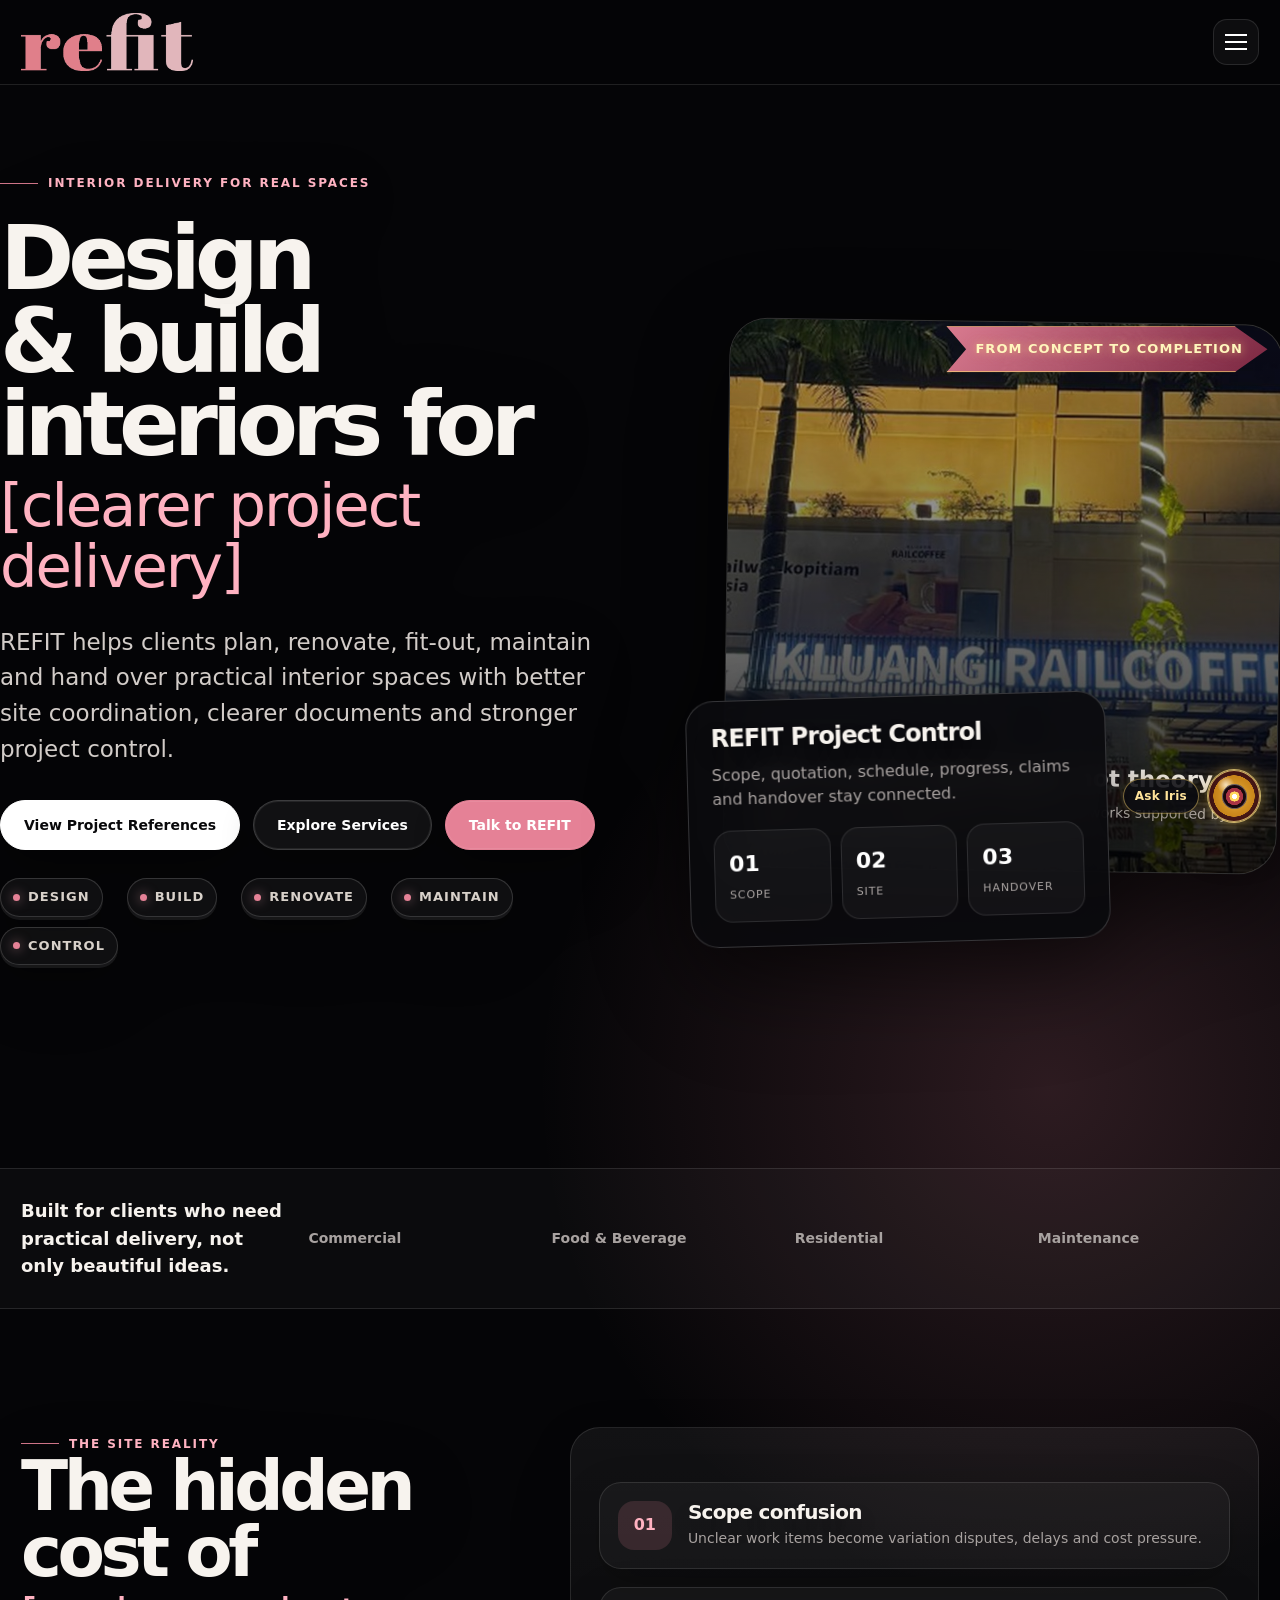
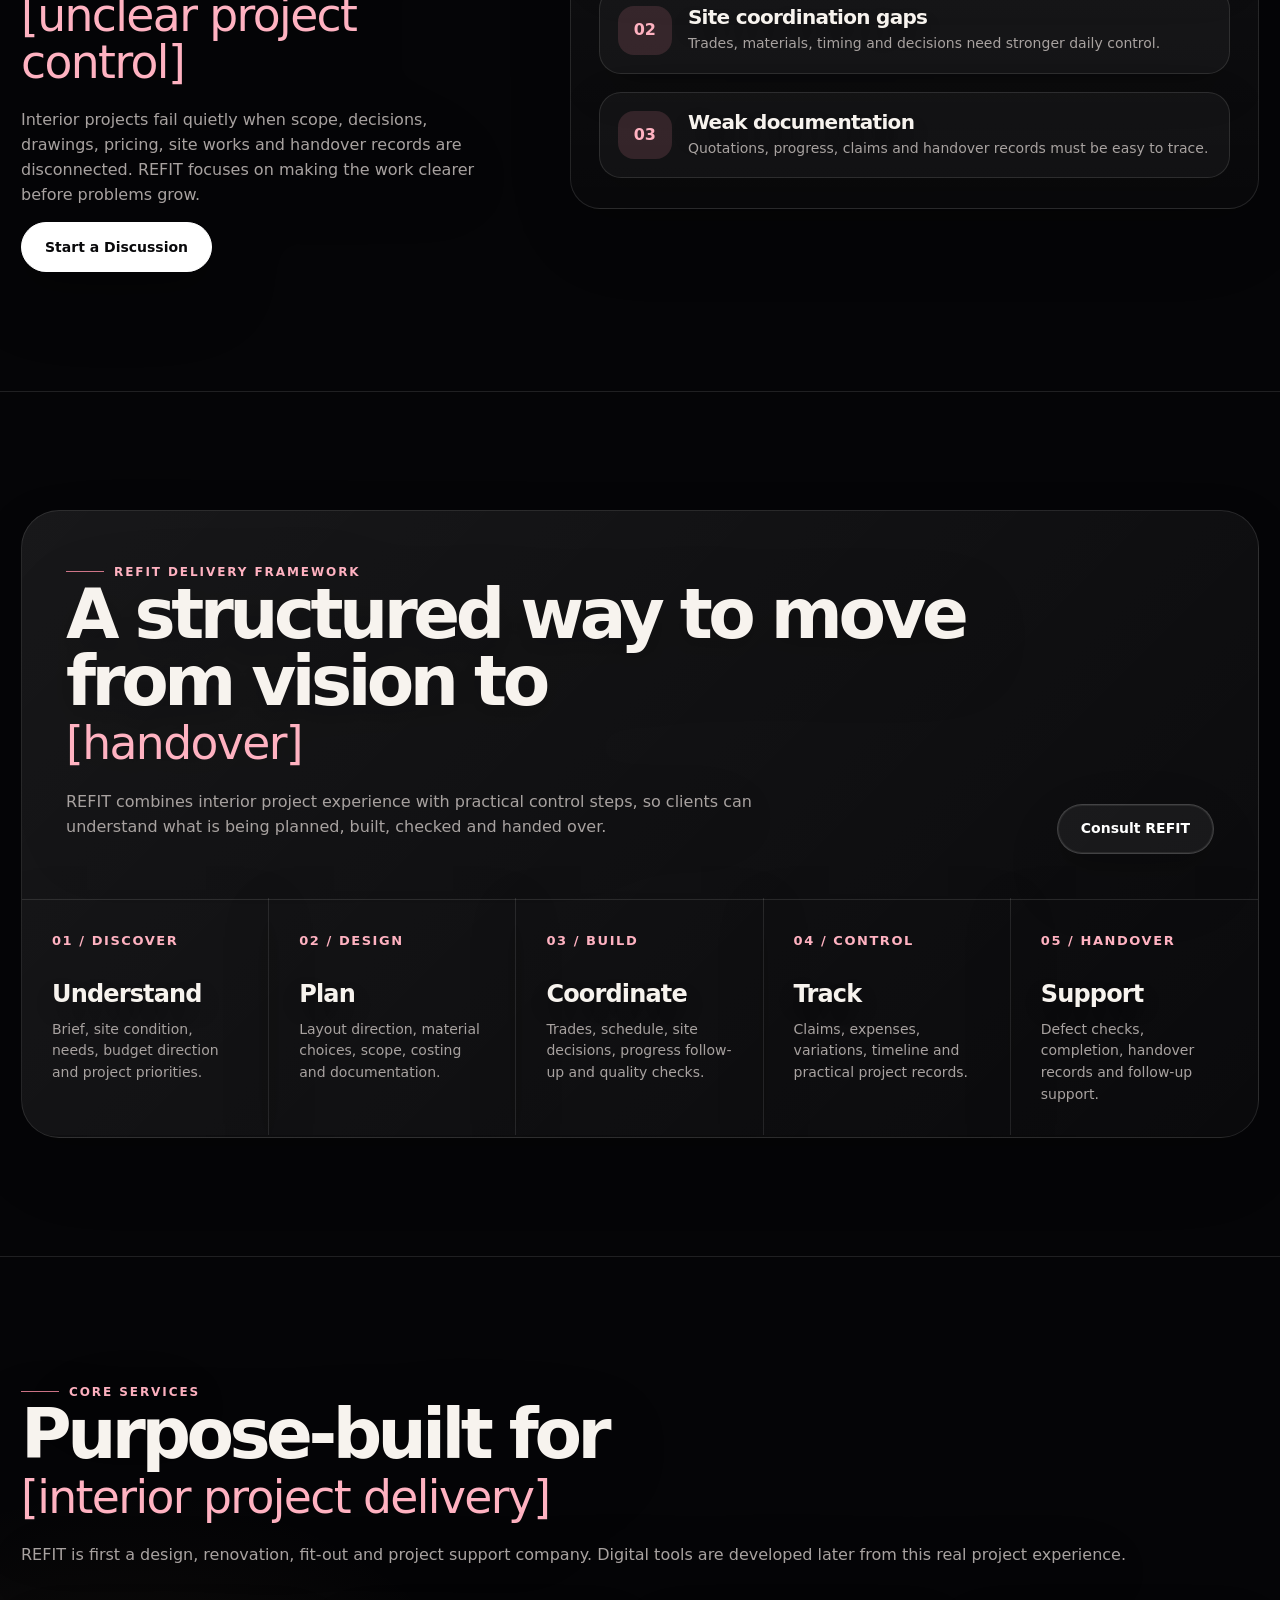
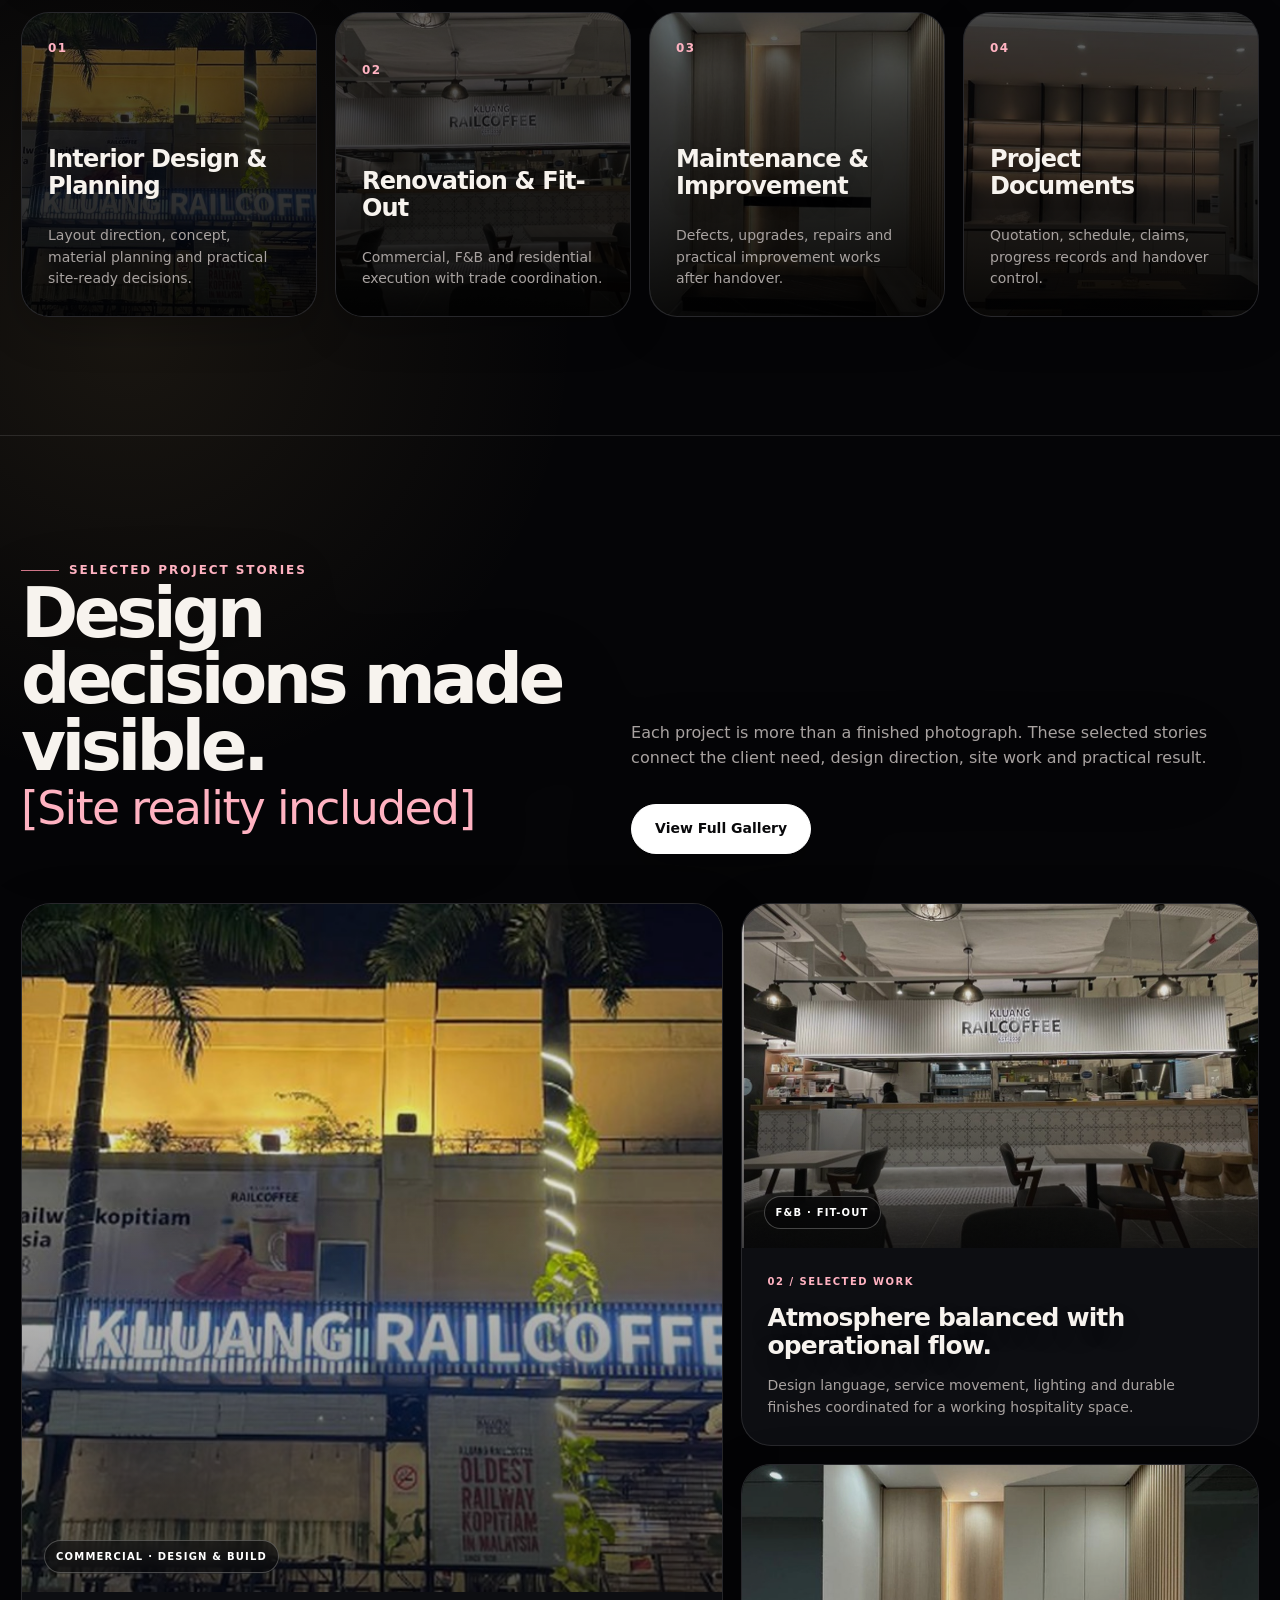
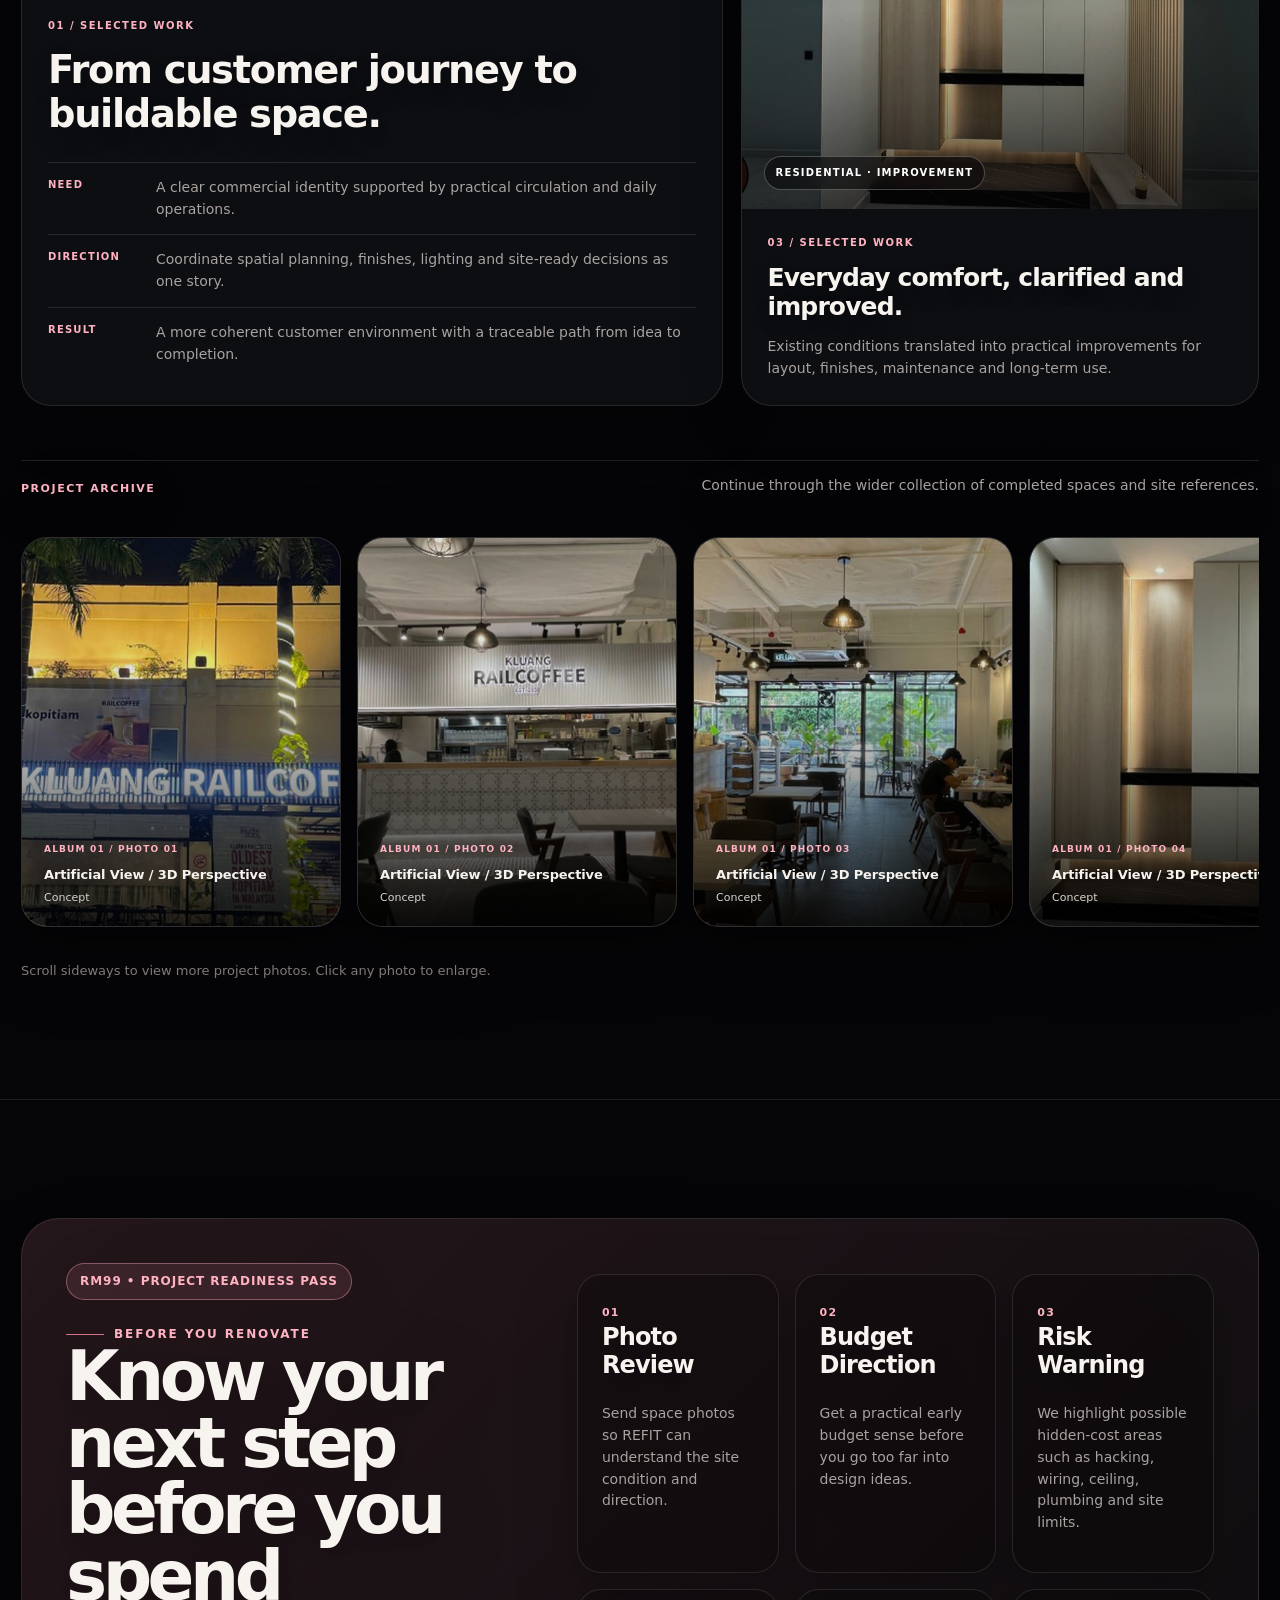
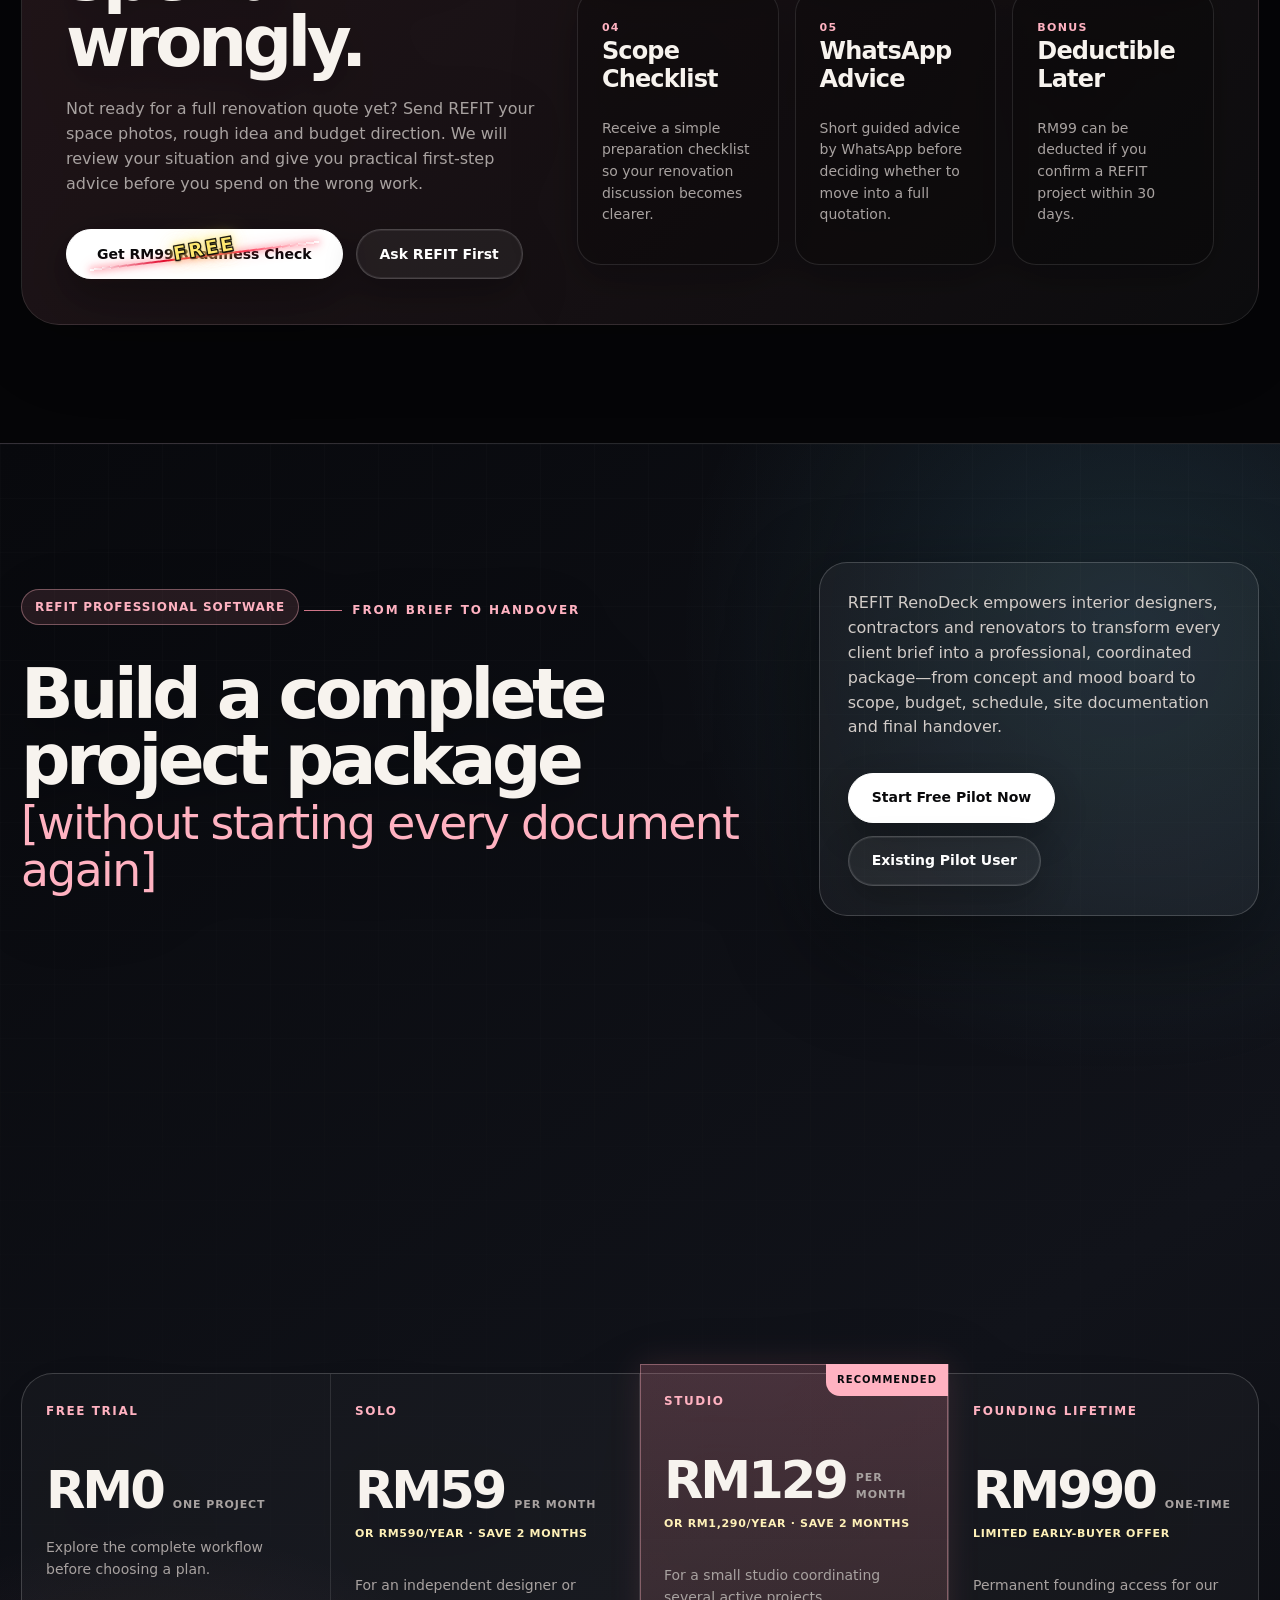
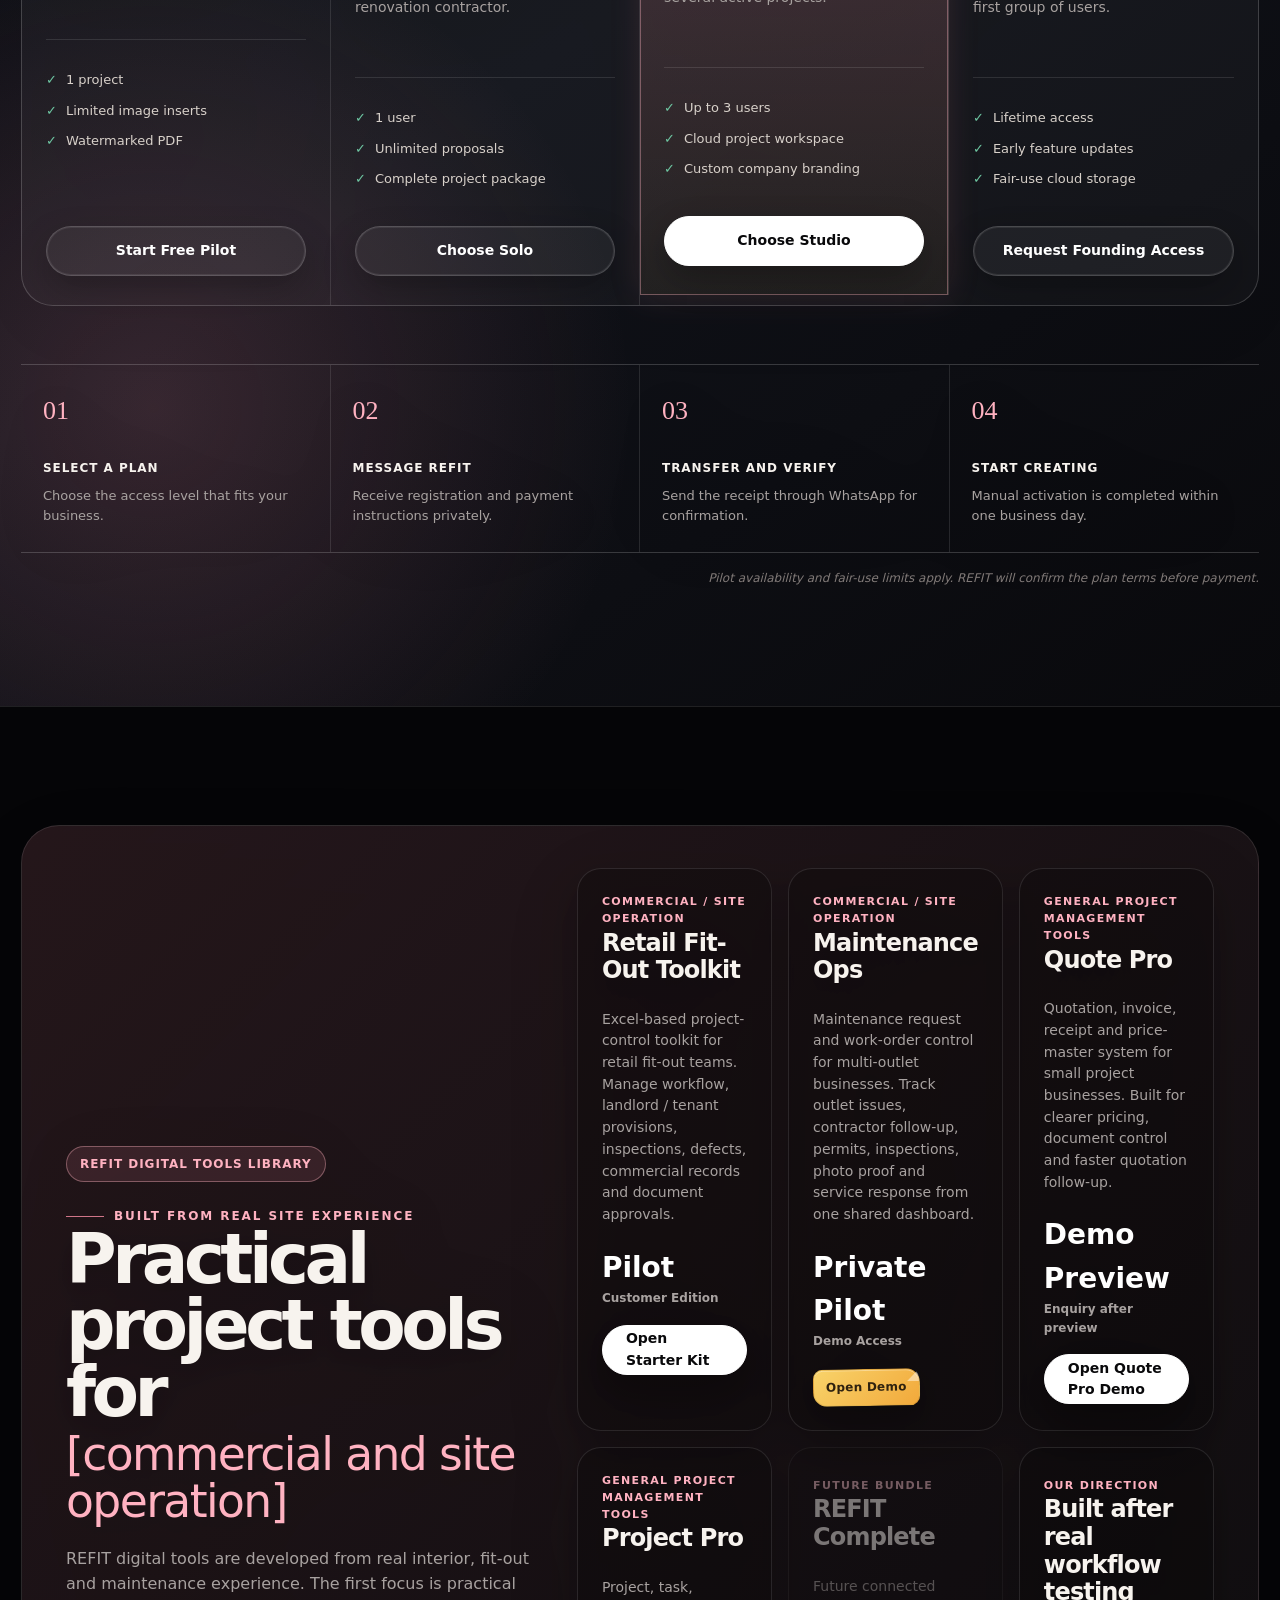
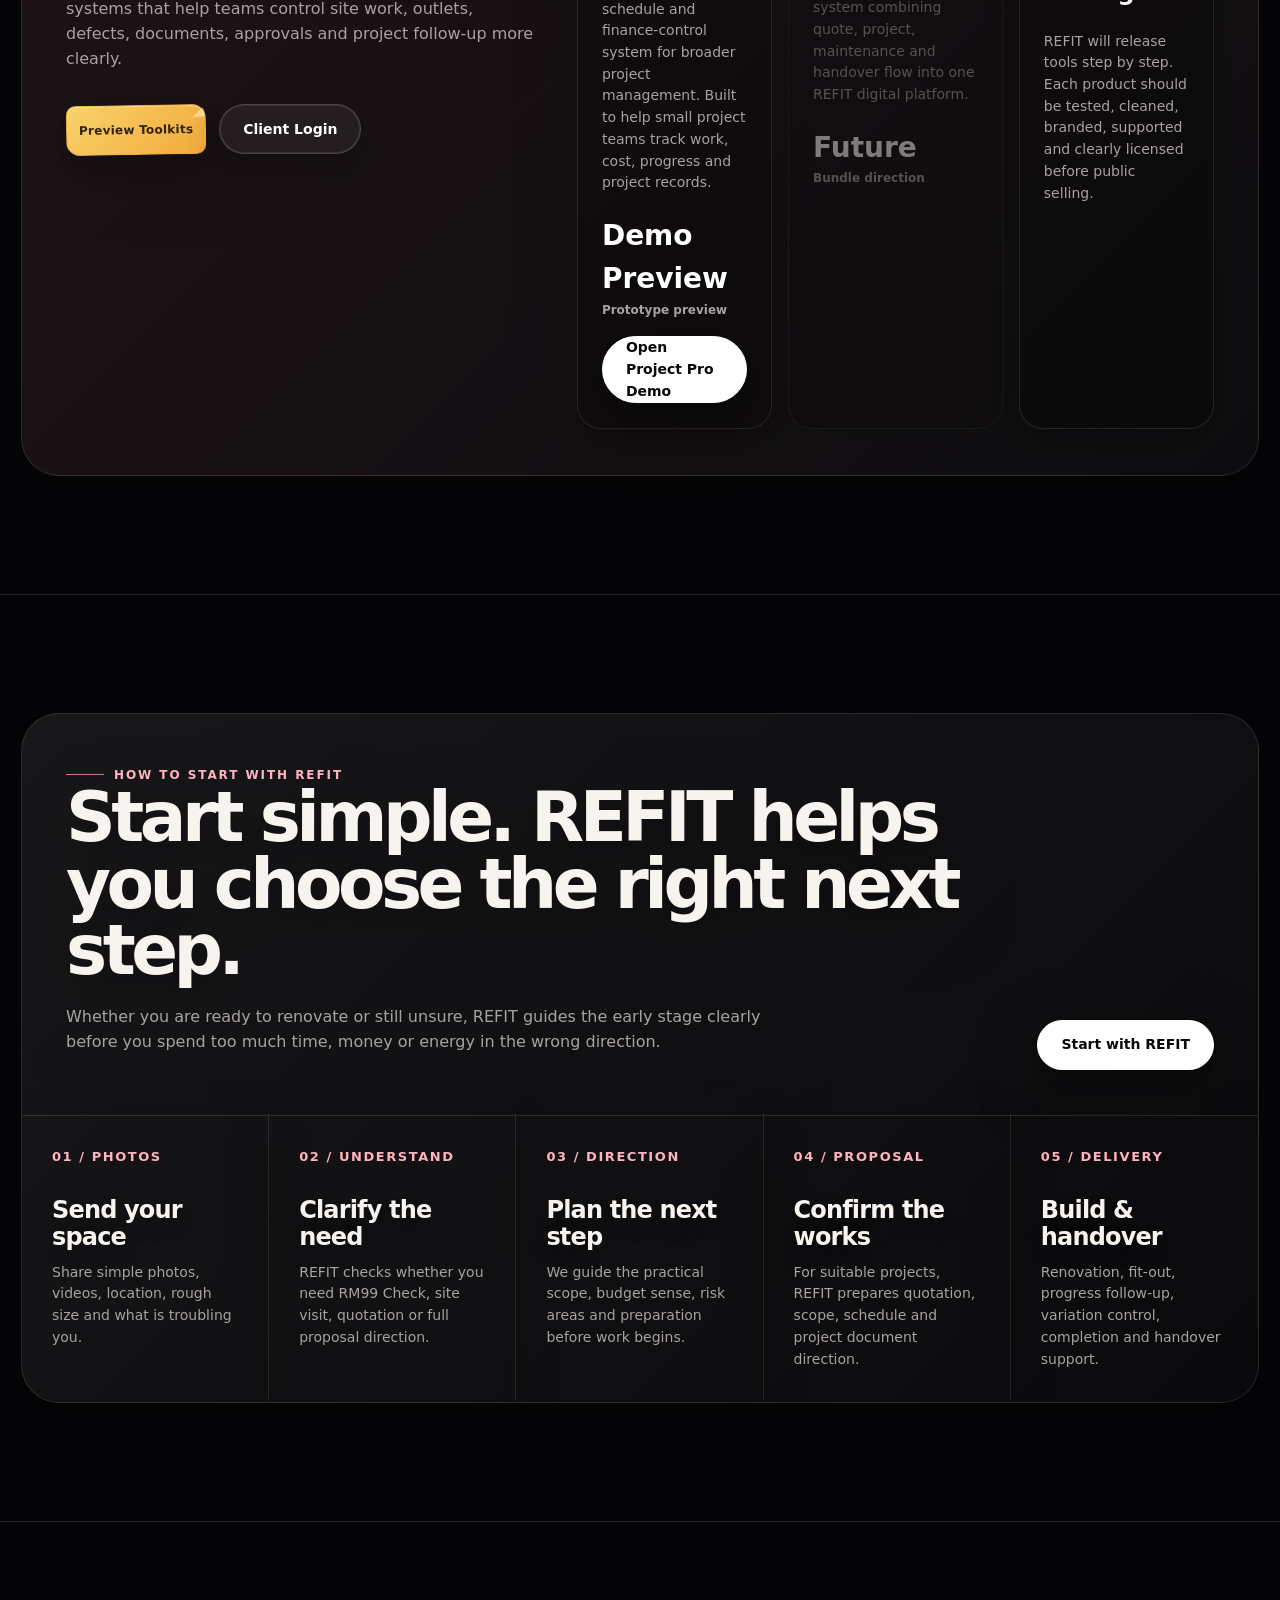
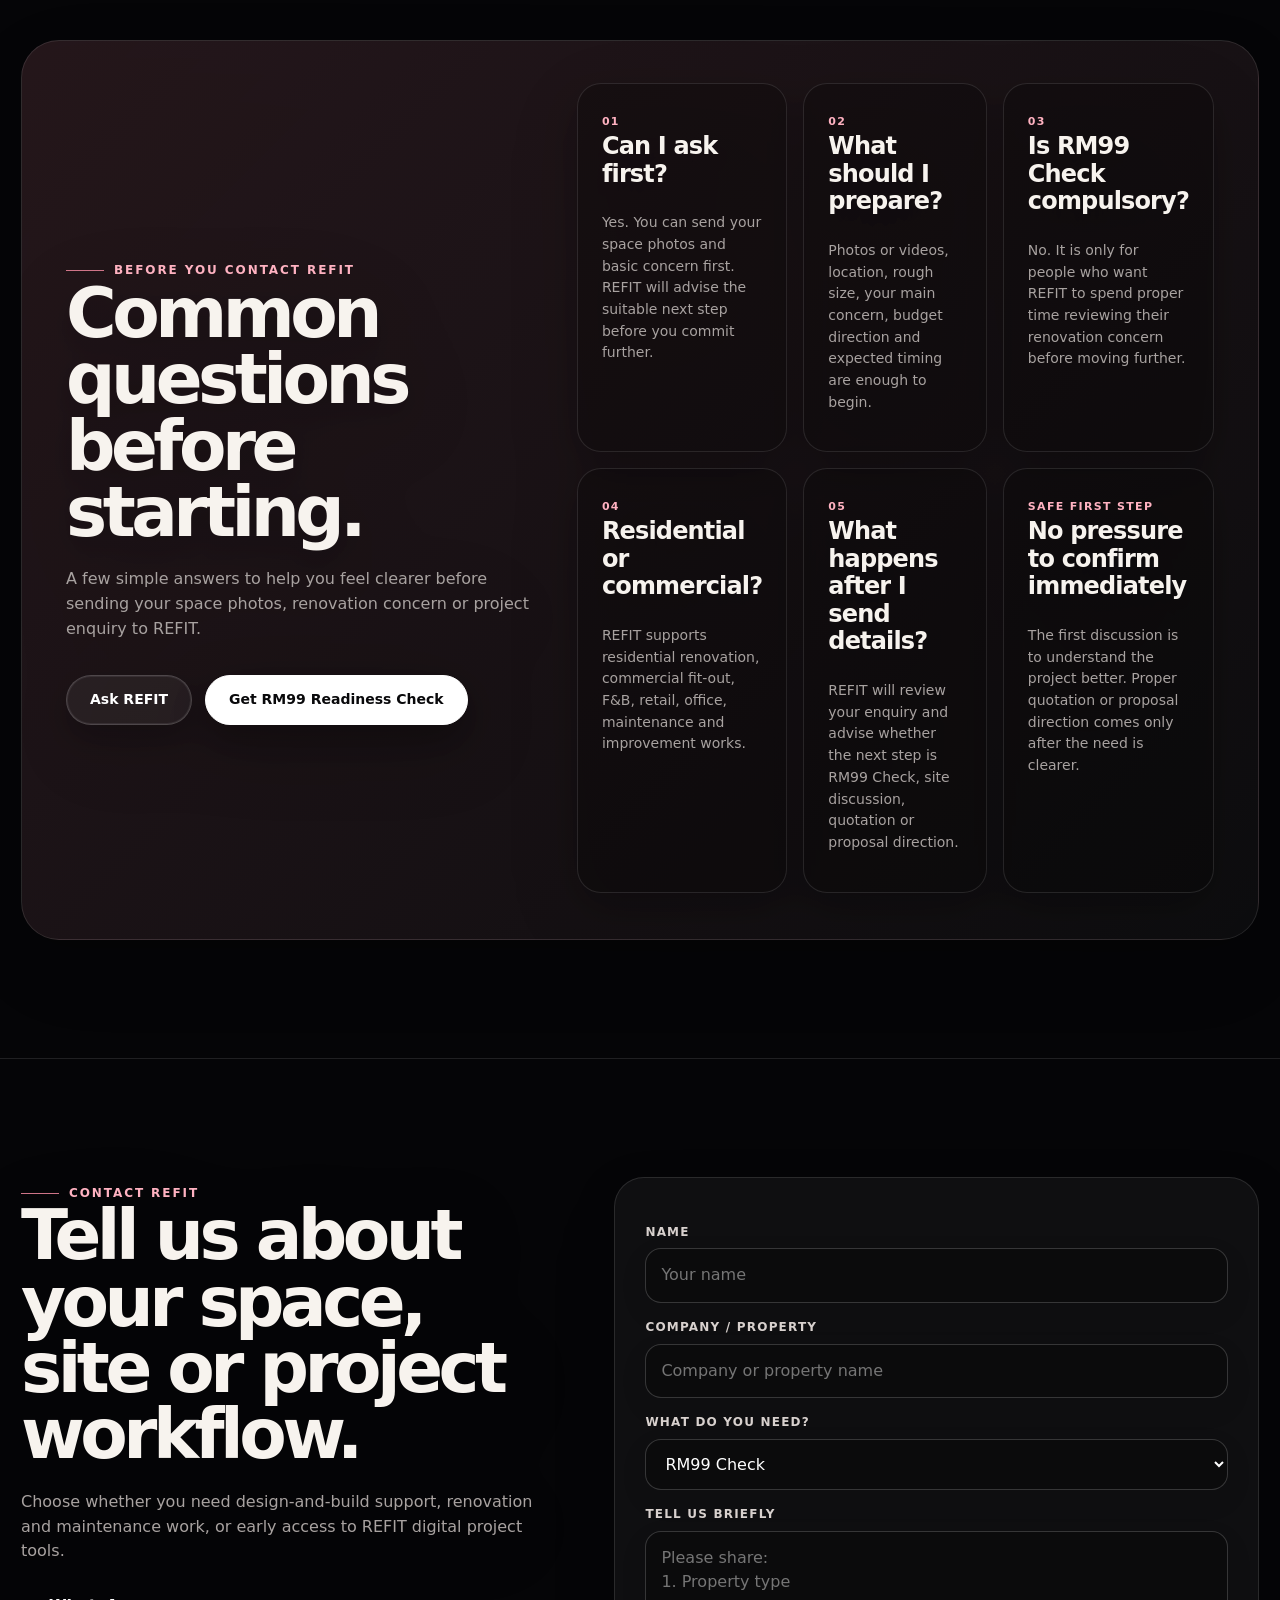
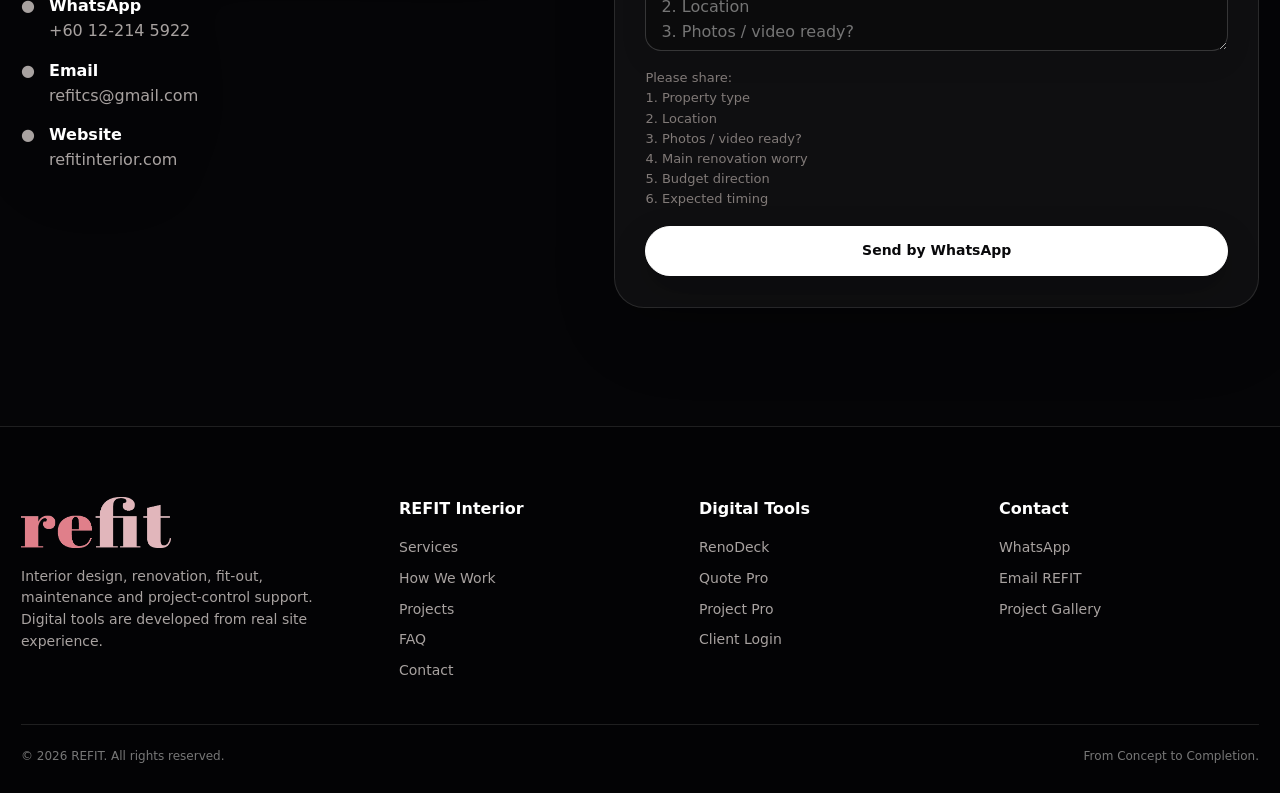
==== index.html @ 8da034ba "Add renovation budget guidance to Iris" ====
<!doctype html>
<html lang="en">
<head>
  <meta charset="utf-8">
  <meta name="viewport" content="width=device-width, initial-scale=1, viewport-fit=cover">
  <meta name="description" content="REFIT Interior provides interior design, renovation, fit-out, maintenance and project-control support in Malaysia, together with REFIT RenoDeck software for professional project documents.">
  <meta name="theme-color" id="themeColor" content="#050507">
  <title>REFIT Interior & RenoDeck | Design, Build, Renovation & Project Control Malaysia</title>
  <link rel="canonical" href="https://refitinterior.com/">
  <meta property="og:type" content="website">
  <meta property="og:site_name" content="REFIT Interior">
  <meta property="og:title" content="REFIT Interior & RenoDeck">
  <meta property="og:description" content="Design and build interiors with clearer project delivery—from concept, coordination and site works to completion.">
  <meta property="og:url" content="https://refitinterior.com/">
  <meta property="og:image" content="https://refitinterior.com/assets/refit-social-card.png">
  <meta property="og:image:width" content="1733">
  <meta property="og:image:height" content="909">
  <meta property="og:image:alt" content="REFIT — Design and build interiors for clearer project delivery">
  <meta name="twitter:card" content="summary_large_image">
  <meta name="twitter:title" content="REFIT Interior & RenoDeck">
  <meta name="twitter:description" content="Design and build interiors with clearer project delivery—from concept to completion.">
  <meta name="twitter:image" content="https://refitinterior.com/assets/refit-social-card.png">
  <link rel="icon" type="image/png" href="assets/favicon.png">
  <link rel="stylesheet" href="style.css">
<link rel="stylesheet" href="refit-floating-ui.css">

<style>
  .hero-copy{
    position:relative;
  }

  .hero-micro-magic{
    align-items:center;
  }

  .hero-micro-magic .micro-action{
    appearance:none;
    border:1px solid rgba(255,255,255,.16);
    background:rgba(255,255,255,.045);
    color:#d8d1ca;
    min-height:34px;
    padding:8px 12px;
    border-radius:999px;
    display:inline-flex;
    align-items:center;
    gap:8px;
    font-size:13px;
    font-weight:780;
    text-transform:uppercase;
    letter-spacing:.08em;
    cursor:pointer;
    transform:translateY(-3px);
    box-shadow:
      0 3px 0 rgba(255,255,255,.08),
      0 13px 30px rgba(0,0,0,.30);
    transition:transform .2s ease, border .2s ease, box-shadow .2s ease, color .2s ease, background .2s ease;
  }

  .hero-micro-magic .micro-action i{
    width:7px;
    height:7px;
    border-radius:50%;
    background:var(--pink);
    box-shadow:0 0 12px rgba(255,178,193,.6);
  }

  .hero-micro-magic .micro-action:hover,
  .hero-micro-magic .micro-action.active{
    color:#fff1b8;
    border-color:rgba(255,215,112,.68);
    background:rgba(202,168,102,.12);
    transform:translateY(-6px);
    box-shadow:
      0 3px 0 rgba(255,215,112,.18),
      0 0 18px rgba(255,215,112,.20),
      0 16px 34px rgba(0,0,0,.42);
  }

  .hero-micro-magic .micro-action:active{
    transform:translateY(0);
  }

  .hero-magic-paper{
    width:min(560px,100%);
    min-height:94px;
    margin-top:18px;
    padding:16px 18px;
    border-radius:22px;
    border:1px solid rgba(255,215,112,.46);
    background:
      linear-gradient(135deg,rgba(255,255,255,.075),rgba(255,255,255,.025)),
      rgba(8,8,12,.34);
    backdrop-filter:blur(16px);
    box-shadow:
      inset 0 0 22px rgba(255,255,255,.035),
      0 0 0 1px rgba(229,129,150,.12),
      0 0 26px rgba(255,215,112,.16),
      0 22px 54px rgba(0,0,0,.38);
    opacity:0;
    visibility:hidden;
    pointer-events:none;
    transform:translateY(14px) scale(.98);
    filter:blur(12px);
    transition:
      opacity 1.25s ease,
      visibility 1.25s ease,
      transform 1.25s ease,
      filter 1.25s ease;
  }

  .hero-magic-paper.show{
    opacity:1;
    visibility:visible;
    transform:translateY(-3px) scale(1);
    filter:blur(0);
  }

  .hero-magic-paper.dissolve{
    opacity:0;
    transform:translateY(16px) scale(.96);
    filter:blur(14px);
  }

  .hero-magic-paper strong{
    display:block;
    color:#fff1b8;
    font-size:14px;
    font-weight:900;
    letter-spacing:.12em;
    text-transform:uppercase;
    margin-bottom:7px;
    text-shadow:
      0 0 10px rgba(255,215,112,.42),
      0 0 18px rgba(229,129,150,.22);
  }

  .hero-magic-paper p{
    margin:0;
    color:#f1e9df;
    font-size:14px;
    line-height:1.55;
    text-shadow:0 0 12px rgba(255,255,255,.10);
  }

  @media(max-width:640px){
    .hero-micro-magic{
      gap:10px;
    }

    .hero-micro-magic .micro-action{
      min-height:38px;
      font-size:12px;
      padding:9px 12px;
    }

    .hero-magic-paper{
      min-height:110px;
      padding:16px;
      margin-top:16px;
    }
  }
h1 .bracket,
h2 .bracket{
  display:block;
  margin-top:.16em;
  font-size:.66em;
  line-height:1.02;
  font-weight:420;
  letter-spacing:-.035em;
}

  #readiness-pass h2,
#readiness-pass .tools-panel > div:first-child > p,
#readiness-pass .tool-card{
  cursor:pointer;
  transform-origin:left center;
  transition:
    transform .34s ease,
    color .34s ease,
    filter .34s ease,
    text-shadow .34s ease,
    border-color .34s ease,
    background .34s ease,
    box-shadow .34s ease,
    font-size .34s ease;
}

#readiness-pass .readiness-emboss-on{
  transform:translateY(-5px) scale(1.04);
  filter:brightness(1.42) contrast(1.08);
  text-shadow:
    0 1px 0 rgba(255,255,255,.9),
    0 2px 0 rgba(255,215,112,.22),
    0 0 10px rgba(255,255,255,.72),
    0 0 22px rgba(255,215,112,.42),
    0 0 34px rgba(229,129,150,.28),
    0 10px 18px rgba(0,0,0,.78);
}

#readiness-pass h2.readiness-emboss-on{
  color:#ffffff;
  font-size:clamp(40px,5.8vw,80px);
}

#readiness-pass .tools-panel > div:first-child > p.readiness-emboss-on{
  color:#ffffff;
  font-size:20px;
}

#readiness-pass .tool-card.readiness-emboss-on{
  border-color:rgba(255,232,150,.72);
  background:rgba(255,255,255,.092);
  box-shadow:
    inset 0 1px 0 rgba(255,255,255,.16),
    0 0 0 1px rgba(255,215,112,.18),
    0 0 28px rgba(255,215,112,.22),
    0 20px 42px rgba(0,0,0,.48);
}

#readiness-pass .tool-card.readiness-emboss-on span{
  color:#fff2b8;
  font-size:15px;
  text-shadow:
    0 1px 0 rgba(255,255,255,.65),
    0 0 12px rgba(255,215,112,.7),
    0 8px 16px rgba(0,0,0,.7);
}

#readiness-pass .tool-card.readiness-emboss-on h3{
  color:#ffffff;
  font-size:28px;
  text-shadow:
    0 1px 0 rgba(255,255,255,.85),
    0 0 14px rgba(255,255,255,.58),
    0 0 26px rgba(255,215,112,.32),
    0 10px 18px rgba(0,0,0,.78);
}

#readiness-pass .tool-card.readiness-emboss-on p{
  color:#ffffff;
  font-size:18px;
  text-shadow:
    0 1px 0 rgba(255,255,255,.55),
    0 0 12px rgba(255,255,255,.42),
    0 0 22px rgba(255,215,112,.20),
    0 9px 16px rgba(0,0,0,.72);
}

@media(max-width:640px){
  #readiness-pass h2.readiness-emboss-on{
    font-size:clamp(38px,9vw,54px);
  }

  #readiness-pass .tools-panel > div:first-child > p.readiness-emboss-on{
    font-size:19px;
  }

  #readiness-pass .tool-card.readiness-emboss-on h3{
    font-size:26px;
  }

  #readiness-pass .tool-card.readiness-emboss-on p{
    font-size:17px;
  }
}

#digital-tools h2,
#digital-tools .tools-panel > div:first-child > p,
#digital-tools .tool-card{
  cursor:pointer;
  transform-origin:left center;
  transition:
    transform .34s ease,
    color .34s ease,
    filter .34s ease,
    text-shadow .34s ease,
    border-color .34s ease,
    background .34s ease,
    box-shadow .34s ease,
    font-size .34s ease;
}

#digital-tools h2,
#digital-tools .tool-card h3,
#digital-tools .tool-card span{
  position:relative;
  display:inline-block;
}

#digital-tools h2::after,
#digital-tools .tool-card h3::after,
#digital-tools .tool-card span::after{
  content:"";
  position:absolute;
  left:0;
  bottom:-6px;
  width:0;
  height:3px;
  background-image:radial-gradient(circle, rgba(112,220,255,.95) 1.3px, transparent 1.7px);
  background-size:8px 3px;
  background-repeat:repeat-x;
  opacity:0;
  filter:drop-shadow(0 0 8px rgba(112,220,255,.85));
}

#digital-tools .digital-tools-emboss-on{
  transform:translateY(-5px) scale(1.04);
  filter:brightness(1.48) contrast(1.1);
  text-shadow:
    0 1px 0 rgba(255,255,255,.9),
    0 0 12px rgba(190,240,255,.88),
    0 0 26px rgba(112,220,255,.55),
    0 0 40px rgba(80,160,255,.30),
    0 12px 20px rgba(0,0,0,.78);
}

#digital-tools h2.digital-tools-emboss-on{
  color:#eafaff;
  font-size:clamp(40px,5.8vw,80px);
}

#digital-tools h2.digital-tools-emboss-on::after{
  opacity:1;
  animation:digitalDottedUnderline 1.05s steps(18,end) forwards;
}

#digital-tools .tools-panel > div:first-child > p.digital-tools-emboss-on{
  color:#eafaff;
  font-size:20px;
}

#digital-tools .tool-card.digital-tools-emboss-on{
  border-color:rgba(112,220,255,.72);
  background:rgba(112,220,255,.075);
  box-shadow:
    inset 0 1px 0 rgba(255,255,255,.16),
    0 0 0 1px rgba(112,220,255,.18),
    0 0 30px rgba(112,220,255,.22),
    0 22px 44px rgba(0,0,0,.50);
}

#digital-tools .tool-card.digital-tools-emboss-on span{
  color:#bcefff;
  font-size:15px;
  text-shadow:
    0 1px 0 rgba(255,255,255,.65),
    0 0 12px rgba(112,220,255,.85),
    0 8px 16px rgba(0,0,0,.72);
}

#digital-tools .tool-card.digital-tools-emboss-on h3{
  color:#f3fcff;
  font-size:28px;
  text-shadow:
    0 1px 0 rgba(255,255,255,.85),
    0 0 16px rgba(190,240,255,.78),
    0 0 30px rgba(112,220,255,.44),
    0 11px 20px rgba(0,0,0,.78);
}

#digital-tools .tool-card.digital-tools-emboss-on p,
#digital-tools .tool-card.digital-tools-emboss-on .price,
#digital-tools .tool-card.digital-tools-emboss-on small{
  color:#eafaff;
  font-size:18px;
  text-shadow:
    0 1px 0 rgba(255,255,255,.52),
    0 0 14px rgba(190,240,255,.56),
    0 0 26px rgba(112,220,255,.28),
    0 9px 18px rgba(0,0,0,.74);
}

#digital-tools .tool-card.digital-tools-emboss-on span::after,
#digital-tools .tool-card.digital-tools-emboss-on h3::after{
  opacity:1;
  animation:digitalDottedUnderline 1.05s steps(18,end) forwards;
}

@keyframes digitalDottedUnderline{
  from{width:0;}
  to{width:100%;}
}

@media(max-width:640px){
  #digital-tools h2.digital-tools-emboss-on{
    font-size:clamp(38px,9vw,54px);
  }

  #digital-tools .tools-panel > div:first-child > p.digital-tools-emboss-on{
    font-size:19px;
  }

  #digital-tools .tool-card.digital-tools-emboss-on h3{
    font-size:26px;
  }

  #digital-tools .tool-card.digital-tools-emboss-on p,
  #digital-tools .tool-card.digital-tools-emboss-on .price,
  #digital-tools .tool-card.digital-tools-emboss-on small{
    font-size:17px;
  }
}

.how-start-click-item{
  cursor:pointer;
  transform-origin:left center;
  transition:
    transform .34s ease,
    color .34s ease,
    filter .34s ease,
    text-shadow .34s ease,
    border-color .34s ease,
    background .34s ease,
    box-shadow .34s ease,
    font-size .34s ease;
}

.how-start-emboss-on{
  transform:translateY(-5px) scale(1.04);
  filter:brightness(1.48) contrast(1.1);
  text-shadow:
    0 1px 0 rgba(255,255,255,.9),
    0 0 12px rgba(255,190,105,.88),
    0 0 26px rgba(255,132,42,.58),
    0 0 42px rgba(255,96,20,.34),
    0 12px 20px rgba(0,0,0,.78);
}

.how-start-emboss-on{
  color:#fff2df !important;
}

.framework-head h2.how-start-emboss-on{
  font-size:clamp(40px,5.8vw,80px);
}

.framework-head p.how-start-emboss-on{
  font-size:20px;
}

.framework-step.how-start-emboss-on{
  border-color:rgba(255,150,62,.78);
  background:rgba(255,125,38,.09);
  box-shadow:
    inset 0 1px 0 rgba(255,255,255,.16),
    0 0 0 1px rgba(255,150,62,.20),
    0 0 30px rgba(255,132,42,.25),
    0 22px 44px rgba(0,0,0,.50);
}

.framework-step.how-start-emboss-on span{
  color:#ffd1a1;
  font-size:17px;
  text-shadow:
    0 1px 0 rgba(255,255,255,.65),
    0 0 12px rgba(255,150,62,.88),
    0 8px 16px rgba(0,0,0,.72);
}

.framework-step.how-start-emboss-on h3{
  color:#fff8ef;
  font-size:28px;
  text-shadow:
    0 1px 0 rgba(255,255,255,.85),
    0 0 16px rgba(255,190,105,.82),
    0 0 30px rgba(255,132,42,.52),
    0 11px 20px rgba(0,0,0,.78);
}

.framework-step.how-start-emboss-on p{
  color:#fff2df;
  font-size:18px;
  text-shadow:
    0 1px 0 rgba(255,255,255,.52),
    0 0 14px rgba(255,190,105,.56),
    0 0 26px rgba(255,132,42,.32),
    0 9px 18px rgba(0,0,0,.74);
}

@media(max-width:640px){
  .framework-head h2.how-start-emboss-on{
    font-size:clamp(38px,9vw,54px);
  }

  .framework-head p.how-start-emboss-on{
    font-size:19px;
  }

  .framework-step.how-start-emboss-on h3{
    font-size:26px;
  }

  .framework-step.how-start-emboss-on p{
    font-size:17px;
  }
}

#services h2,
#services .section-intro,
#services .problem-item{
  cursor:pointer;
  transform-origin:left center;
  transition:
    transform .34s ease,
    color .34s ease,
    filter .34s ease,
    text-shadow .34s ease,
    border-color .34s ease,
    background .34s ease,
    box-shadow .34s ease,
    font-size .34s ease;
}

#services .site-reality-emboss-on{
  transform:translateY(-5px) scale(1.04);
  filter:brightness(1.52) contrast(1.12);
  text-shadow:
    0 1px 0 rgba(255,255,255,.88),
    0 0 12px rgba(255,155,155,.88),
    0 0 26px rgba(255,58,58,.62),
    0 0 44px rgba(255,0,0,.38),
    0 12px 20px rgba(0,0,0,.80);
}

#services h2.site-reality-emboss-on{
  color:#fff0f0;
  font-size:clamp(40px,5.8vw,80px);
}

#services .section-intro.site-reality-emboss-on{
  color:#fff0f0;
  font-size:20px;
}

#services .problem-item.site-reality-emboss-on{
  border-color:rgba(255,68,68,.78);
  background:rgba(255,40,40,.095);
  box-shadow:
    inset 0 1px 0 rgba(255,255,255,.15),
    0 0 0 1px rgba(255,58,58,.22),
    0 0 32px rgba(255,38,38,.26),
    0 22px 44px rgba(0,0,0,.52);
}

#services .problem-item.site-reality-emboss-on b{
  color:#ffd1d1;
  font-size:22px;
  background:rgba(255,40,40,.24);
  text-shadow:
    0 1px 0 rgba(255,255,255,.65),
    0 0 12px rgba(255,80,80,.88),
    0 8px 16px rgba(0,0,0,.72);
}

#services .problem-item.site-reality-emboss-on h3{
  color:#fff5f5;
  font-size:24px;
  text-shadow:
    0 1px 0 rgba(255,255,255,.85),
    0 0 16px rgba(255,155,155,.82),
    0 0 30px rgba(255,58,58,.55),
    0 11px 20px rgba(0,0,0,.78);
}

#services .problem-item.site-reality-emboss-on p{
  color:#fff0f0;
  font-size:18px;
  text-shadow:
    0 1px 0 rgba(255,255,255,.50),
    0 0 14px rgba(255,155,155,.56),
    0 0 26px rgba(255,58,58,.34),
    0 9px 18px rgba(0,0,0,.74);
}

@media(max-width:640px){
  #services h2.site-reality-emboss-on{
    font-size:clamp(38px,9vw,54px);
  }

  #services .section-intro.site-reality-emboss-on{
    font-size:19px;
  }

  #services .problem-item.site-reality-emboss-on h3{
    font-size:23px;
  }

  #services .problem-item.site-reality-emboss-on p{
    font-size:17px;
  }
}

#faq h2,
#faq .tools-panel > div:first-child > p,
#faq .tool-card{
  cursor:pointer;
  transform-origin:left center;
  transition:
    transform .34s ease,
    color .34s ease,
    filter .34s ease,
    text-shadow .34s ease,
    border-color .34s ease,
    background .34s ease,
    box-shadow .34s ease,
    font-size .34s ease;
}

#faq .faq-green-emboss-on{
  transform:translateY(-5px) scale(1.04);
  filter:brightness(1.52) contrast(1.12);
  text-shadow:
    0 1px 0 rgba(255,255,255,.88),
    0 0 12px rgba(175,255,190,.90),
    0 0 26px rgba(55,255,105,.64),
    0 0 44px rgba(0,220,80,.40),
    0 12px 20px rgba(0,0,0,.80);
}

#faq h2.faq-green-emboss-on{
  color:#effff3;
  font-size:clamp(40px,5.8vw,80px);
}

#faq .tools-panel > div:first-child > p.faq-green-emboss-on{
  color:#effff3;
  font-size:20px;
}

#faq .tool-card.faq-green-emboss-on{
  border-color:rgba(88,255,128,.78);
  background:rgba(45,255,105,.09);
  box-shadow:
    inset 0 1px 0 rgba(255,255,255,.15),
    0 0 0 1px rgba(88,255,128,.22),
    0 0 32px rgba(55,255,105,.26),
    0 22px 44px rgba(0,0,0,.52);
}

#faq .tool-card.faq-green-emboss-on span{
  color:#caffd2;
  font-size:15px;
  text-shadow:
    0 1px 0 rgba(255,255,255,.65),
    0 0 12px rgba(88,255,128,.90),
    0 8px 16px rgba(0,0,0,.72);
}

#faq .tool-card.faq-green-emboss-on h3{
  color:#f4fff6;
  font-size:28px;
  text-shadow:
    0 1px 0 rgba(255,255,255,.85),
    0 0 16px rgba(175,255,190,.84),
    0 0 30px rgba(55,255,105,.55),
    0 11px 20px rgba(0,0,0,.78);
}

#faq .tool-card.faq-green-emboss-on p{
  color:#effff3;
  font-size:18px;
  text-shadow:
    0 1px 0 rgba(255,255,255,.50),
    0 0 14px rgba(175,255,190,.58),
    0 0 26px rgba(55,255,105,.35),
    0 9px 18px rgba(0,0,0,.74);
}

@media(max-width:640px){
  #faq h2.faq-green-emboss-on{
    font-size:clamp(38px,9vw,54px);
  }

  #faq .tools-panel > div:first-child > p.faq-green-emboss-on{
    font-size:19px;
  }

  #faq .tool-card.faq-green-emboss-on h3{
    font-size:26px;
  }

  #faq .tool-card.faq-green-emboss-on p{
    font-size:17px;
  }
}
  
</style>
<style>
  .nav-free-offer{
    display:inline-flex;
    align-items:center;
    gap:7px;
    white-space:nowrap;
  }

  .nav-rm99-slashed{
    position:relative;
    color:rgba(255,255,255,.48) !important;
    opacity:1 !important;
  }

  .nav-rm99-slashed:after{
    content:"";
    position:absolute;
    left:-4px;
    right:-4px;
    top:52%;
    height:2px;
    border-radius:999px;
    background:linear-gradient(90deg, transparent, #ff4f92, #ffe39a, #ff4f92, transparent);
    box-shadow:
      0 0 8px rgba(255,79,146,.9),
      0 0 14px rgba(255,227,154,.55);
    transform:rotate(-9deg);
    pointer-events:none;
  }

  .nav-free-iris{
  display:inline-block;
  margin-left:6px;
  padding:0;
  border:none;
  background:transparent;
  text-decoration:none;
  text-transform:uppercase;
  font-size:12px;
  font-weight:900;
  letter-spacing:.08em;
  color:#ffe86f;
  transform:rotate(-11deg);
  transform-origin:center;
  text-shadow:
    0 0 6px rgba(255,232,111,.95),
    0 0 14px rgba(255,232,111,.65),
    0 0 24px rgba(255,232,111,.35);
}

  .nav-free-iris:hover{
  color:#fff4a3;
  transform:rotate(-11deg) translateY(-1px);
}

  @media(max-width:760px){
    .nav-free-offer{
      justify-content:flex-start;
      gap:8px;
    }

    .nav-free-iris{
      min-height:30px;
      padding:4px 11px;
    }
  }
</style>

  <style>
  .process-road-sign{
  appearance:none;
  -webkit-appearance:none;
  cursor:pointer;
  color:#fff6bd;
  border:1px solid rgba(255,215,112,.58);
  background:
    linear-gradient(135deg,rgba(229,129,150,.94),rgba(128,39,67,.94));
  text-shadow:
    0 0 8px rgba(255,215,112,.55),
    0 0 16px rgba(255,178,193,.32);
  box-shadow:
    0 3px 0 rgba(255,215,112,.18),
    0 0 18px rgba(255,215,112,.18),
    0 18px 38px rgba(0,0,0,.36);

  min-width:260px;
  min-height:46px;
  padding:14px 30px 14px 28px;
  font-size:13px;
  line-height:1.15;

  clip-path:polygon(0 0,88% 0,98% 50%,88% 100%,0 100%,6% 50%);
  border-radius:0;
  transform:translateY(-3px);
  transition:transform .2s ease, box-shadow .2s ease, filter .2s ease;
}

  .process-road-sign:hover{
  transform:translateY(-5px);
  filter:brightness(1.08);
  box-shadow:
    0 3px 0 rgba(255,215,112,.24),
    0 0 24px rgba(255,215,112,.25),
    0 22px 44px rgba(0,0,0,.44);
}

  .process-road-sign:active{
    transform:translateY(0);
  }

  .process-road-note{
  position:absolute;
  right:6px;
  top:78px;
  z-index:20;
  width:260px;
  padding:0 2px;
  border:0;
  background:transparent;
  color:#ffe39a;
  font-size:16px;
  line-height:1.60;
  font-weight:660;
  text-shadow:
    0 0 8px rgba(255,215,112,.72),
    0 0 18px rgba(255,215,112,.34),
    0 0 28px rgba(229,129,150,.18);
  box-shadow:none;
  opacity:0;
  visibility:hidden;
  pointer-events:none;
  transform:translateY(-12px) scaleY(.88);
  transform-origin:top center;
  transition:
    opacity .65s ease,
    visibility .65s ease,
    transform .65s ease,
    filter .65s ease;
  filter:blur(8px);
}
    
  .process-road-note.show{
    opacity:1;
    visibility:visible;
    transform:translateY(0) scaleY(1);
    filter:blur(0);
  }

  .process-road-note.hide{
    opacity:0;
    transform:translateY(-14px) scaleY(.82);
    filter:blur(10px);
  }

  @media(max-width:640px){
    .process-road-note{
  left:auto;
  right:18px;
  top:64px;
  width:260px;
  max-width:calc(100vw - 56px);
  font-size:18px;
  line-height:1.60;
  font-weight:400;
  z-index:20;
  text-align:left;
}
  }
</style>
  
</head>
<body>
  <a class="skip-link" href="#main-content">Skip to main content</a>
  <script>
    try{
      if(window.localStorage.getItem("refit-website-appearance") === "pastel"){
        document.body.classList.add("theme-pastel");
        document.documentElement.style.colorScheme = "light";
      }
    }catch(error){}
  </script>
  <header class="site-header">
    <div class="wrap nav-row">
      <a class="brand" href="#home" aria-label="REFIT home">
        <img src="assets/refit-wordmark.png" alt="REFIT">
      </a>
      <button class="menu-btn" id="menuBtn" aria-label="Open menu" aria-expanded="false" aria-controls="navLinks"><span></span><span></span><span></span></button>
      <nav class="nav-links" id="navLinks" aria-label="Primary navigation">
        <a href="#services">Services</a>
        <a href="#framework">How We Work</a>
        <a href="#projects">Projects</a>
        <a class="nav-renodeck" href="#projectkit">RenoDeck</a>
        <a href="#contact">Contact</a>
        <details class="nav-more">
          <summary>More <span aria-hidden="true">+</span></summary>
          <div class="nav-more-menu">
            <a href="#readiness-pass">Free Project Check</a>
            <a href="portfolio.html">Full Gallery</a>
            <a href="#digital-tools">Digital Tools</a>
            <a href="#faq">FAQ</a>
          </div>
        </details>
        <button class="appearance-open nav-icon-btn" id="appearanceOpen" type="button" aria-expanded="false" aria-controls="appearancePanel" aria-label="Change website appearance"><span aria-hidden="true">&#9680;</span></button>
        <a class="btn btn-dark nav-login" href="login.html">Client Login</a>
      </nav>
    </div>
  </header>

  <main id="main-content">
    <section class="hero" id="home">
      <div class="wrap hero-grid">
        <div class="hero-copy reveal">
          <span class="eyebrow hero-kicker">Interior delivery for real spaces</span>
          <h1>Design & build interiors for <span class="bracket">[clearer project delivery]</span></h1>
          <p class="lead">REFIT helps clients plan, renovate, fit-out, maintain and hand over practical interior spaces with better site coordination, clearer documents and stronger project control.</p>
          <div class="button-row">
            <a class="btn btn-primary" href="#projects" data-cinematic-target="#projects">View Project References</a>
            <a class="btn btn-dark" href="#services" data-cinematic-target="#services">Explore Services</a>
            <a class="btn btn-pink" href="#contact" data-cinematic-target="#contact">Talk to REFIT</a>
          </div>
          <div class="micro hero-micro-magic">
  <button class="micro-action" type="button" data-title="Design" data-text="We shape the space direction, layout flow, mood, material direction and practical design intent before work starts.">
    <i></i><span>Design</span>
  </button>

  <button class="micro-action" type="button" data-title="Build" data-text="We turn approved ideas into actual site works, coordinating workers, materials, sequence and workmanship on site.">
    <i></i><span>Build</span>
  </button>

  <button class="micro-action" type="button" data-title="Renovate" data-text="We improve existing spaces by upgrading finishes, layout, function, comfort and practical daily use.">
    <i></i><span>Renovate</span>
  </button>

  <button class="micro-action" type="button" data-title="Maintain" data-text="We support repairs, touch-ups, improvement works and practical maintenance so the space continues to perform.">
    <i></i><span>Maintain</span>
  </button>

  <button class="micro-action" type="button" data-title="Control" data-text="We connect scope, quotation, schedule, progress, site decisions and handover so the project stays clearer.">
    <i></i><span>Control</span>
  </button>
</div>

<div class="hero-magic-paper" id="heroMagicPaper" aria-live="polite" aria-hidden="true">
  <strong id="heroMagicTitle"></strong>
  <p id="heroMagicText"></p>
</div>
          
        </div>

        <div class="hero-visual reveal">
          
          <button class="float-tag process-road-sign" type="button" data-process-road>
  From concept to completion
</button>

<div class="process-road-note" id="processRoadNote" aria-hidden="true">
  Start with clear scope.<br>
  Confirm budget direction early.<br>
  Plan drawing, material and timing.<br>
  Coordinate site work step by step.<br>
  Check progress before handover.<br>
  Complete the space with clearer control.
</div>
          
          <div class="hero-photo">
            <img src="assets/project-commercial-1.jpg" alt="REFIT project reference">
            <div class="photo-label">
              <b>Real project experience, not theory.</b>
              <span>Commercial, F&B, residential and improvement works supported by clearer project documents.</span>
            </div>
          </div>
          <div class="stat-panel">
            <h3>REFIT Project Control</h3>
            <p>Scope, quotation, schedule, progress, claims and handover stay connected.</p>
            <div class="stat-grid">
  <button class="stat stat-touch" type="button" data-stat-note="Confirm what is included, excluded, priced and documented before work starts.">
    <span class="stat-main"><strong>01</strong><small>Scope</small></span>
    <span class="stat-type-note" aria-hidden="true"></span>
  </button>

  <button class="stat stat-touch" type="button" data-stat-note="Coordinate trades, timing, materials and site decisions so daily progress stays clearer.">
    <span class="stat-main"><strong>02</strong><small>Site</small></span>
    <span class="stat-type-note" aria-hidden="true"></span>
  </button>

  <button class="stat stat-touch" type="button" data-stat-note="Check completion, defects, records and final items before the space is handed over.">
    <span class="stat-main"><strong>03</strong><small>Handover</small></span>
    <span class="stat-type-note" aria-hidden="true"></span>
  </button>
</div>
            
          </div>
        </div>
      </div>
    </section>

    <section class="trust-strip">
      <div class="wrap trust-row">
        <strong>Built for clients who need practical delivery, not only beautiful ideas.</strong>
        <span>Commercial</span>
        <span>Food & Beverage</span>
        <span>Residential</span>
        <span>Maintenance</span>
      </div>
    </section>

    <section class="section" id="services">
      <div class="wrap problem-grid">
        <div class="reveal">
          <span class="eyebrow">The site reality</span>
          <h2>The hidden cost of <span class="bracket">[unclear project control]</span></h2>
          <p class="section-intro">Interior projects fail quietly when scope, decisions, drawings, pricing, site works and handover records are disconnected. REFIT focuses on making the work clearer before problems grow.</p>
          <a class="btn btn-primary" href="#contact" data-cinematic-target="#contact">Start a Discussion</a>
        </div>
        <div class="problem-card reveal">
          <div class="problem-list">
            <div class="problem-item"><b>01</b><div><h3>Scope confusion</h3><p>Unclear work items become variation disputes, delays and cost pressure.</p></div></div>
            <div class="problem-item"><b>02</b><div><h3>Site coordination gaps</h3><p>Trades, materials, timing and decisions need stronger daily control.</p></div></div>
            <div class="problem-item"><b>03</b><div><h3>Weak documentation</h3><p>Quotations, progress, claims and handover records must be easy to trace.</p></div></div>
          </div>
        </div>
      </div>
    </section>

    <section class="section section-line" id="framework">
      <div class="wrap">
        <div class="framework reveal">
          <div class="framework-head">
            <div>
              <span class="eyebrow">REFIT Delivery Framework</span>
              <h2>A structured way to move from vision to <span class="bracket">[handover]</span></h2>
              <p>REFIT combines interior project experience with practical control steps, so clients can understand what is being planned, built, checked and handed over.</p>
            </div>
            <a class="btn btn-dark" href="#contact" data-cinematic-target="#contact">Consult REFIT</a>
          </div>
          <div class="framework-grid">
            <div class="framework-step"><span>01 / Discover</span><h3>Understand</h3><p>Brief, site condition, needs, budget direction and project priorities.</p></div>
            <div class="framework-step"><span>02 / Design</span><h3>Plan</h3><p>Layout direction, material choices, scope, costing and documentation.</p></div>
            <div class="framework-step"><span>03 / Build</span><h3>Coordinate</h3><p>Trades, schedule, site decisions, progress follow-up and quality checks.</p></div>
            <div class="framework-step"><span>04 / Control</span><h3>Track</h3><p>Claims, expenses, variations, timeline and practical project records.</p></div>
            <div class="framework-step"><span>05 / Handover</span><h3>Support</h3><p>Defect checks, completion, handover records and follow-up support.</p></div>
          </div>
        </div>
      </div>
    </section>

    <section class="section section-line">
      <div class="wrap">
        <span class="eyebrow reveal">Core services</span>
        <h2 class="reveal">Purpose-built for <span class="bracket">[interior project delivery]</span></h2>
        <p class="section-intro reveal">REFIT is first a design, renovation, fit-out and project support company. Digital tools are developed later from this real project experience.</p>
        <div class="card-grid">
          <article class="dark-card reveal"><img src="assets/project-commercial-1.jpg" alt=""><div class="num">01</div><h3>Interior Design & Planning</h3><p>Layout direction, concept, material planning and practical site-ready decisions.</p></article>
          <article class="dark-card reveal"><img src="assets/project-commercial-2.jpg" alt=""><div class="num">02</div><h3>Renovation & Fit-Out</h3><p>Commercial, F&B and residential execution with trade coordination.</p></article>
          <article class="dark-card reveal"><img src="assets/project-residential-1.jpg" alt=""><div class="num">03</div><h3>Maintenance & Improvement</h3><p>Defects, upgrades, repairs and practical improvement works after handover.</p></article>
          <article class="dark-card reveal"><img src="assets/project-residential-2.jpg" alt=""><div class="num">04</div><h3>Project Documents</h3><p>Quotation, schedule, claims, progress records and handover control.</p></article>
        </div>
      </div>
    </section>

    <section class="section section-line" id="projects">
      <div class="wrap">
        <div class="gallery-head reveal">
          <div>
            <span class="eyebrow">Selected project stories</span>
            <h2>Design decisions made visible. <span class="bracket">[Site reality included]</span></h2>
          </div>
          <div>
            <p>Each project is more than a finished photograph. These selected stories connect the client need, design direction, site work and practical result.</p>
            <div class="button-row"><a class="btn btn-primary" href="portfolio.html" data-cinematic-link>View Full Gallery</a></div>
          </div>
        </div>
        <div class="case-study-grid">
          <article class="case-study case-study-featured reveal">
            <div class="case-study-image">
              <img src="assets/project-commercial-1.jpg" alt="Completed commercial interior project by REFIT" loading="lazy" decoding="async">
              <span>Commercial · Design & build</span>
            </div>
            <div class="case-study-copy">
              <small>01 / Selected work</small>
              <h3>From customer journey to buildable space.</h3>
              <dl>
                <div><dt>Need</dt><dd>A clear commercial identity supported by practical circulation and daily operations.</dd></div>
                <div><dt>Direction</dt><dd>Coordinate spatial planning, finishes, lighting and site-ready decisions as one story.</dd></div>
                <div><dt>Result</dt><dd>A more coherent customer environment with a traceable path from idea to completion.</dd></div>
              </dl>
            </div>
          </article>
          <article class="case-study reveal">
            <div class="case-study-image">
              <img src="assets/project-commercial-2.jpg" alt="Food and beverage fit-out completed by REFIT" loading="lazy" decoding="async">
              <span>F&amp;B · Fit-out</span>
            </div>
            <div class="case-study-copy">
              <small>02 / Selected work</small>
              <h3>Atmosphere balanced with operational flow.</h3>
              <p>Design language, service movement, lighting and durable finishes coordinated for a working hospitality space.</p>
            </div>
          </article>
          <article class="case-study reveal">
            <div class="case-study-image">
              <img src="assets/project-residential-1.jpg" alt="Residential renovation and improvement work by REFIT" loading="lazy" decoding="async">
              <span>Residential · Improvement</span>
            </div>
            <div class="case-study-copy">
              <small>03 / Selected work</small>
              <h3>Everyday comfort, clarified and improved.</h3>
              <p>Existing conditions translated into practical improvements for layout, finishes, maintenance and long-term use.</p>
            </div>
          </article>
        </div>
        <div class="project-archive-head reveal">
          <span>Project archive</span>
          <p>Continue through the wider collection of completed spaces and site references.</p>
        </div>
        <div class="gallery-scroller-wrap reveal">
          <div class="gallery-scroller" id="projectScroller"></div>
          <div class="gallery-note">Scroll sideways to view more project photos. Click any photo to enlarge.</div>
        </div>
      </div>
    </section>
<section class="section section-line" id="readiness-pass">
  <div class="wrap">
    <div class="tools-panel reveal">
      <div>
        <span class="promo-badge">RM99 • Project Readiness Pass</span>
        <span class="eyebrow">Before you renovate</span>
        <h2>Know your next step before you spend wrongly.</h2>
        <p>
          Not ready for a full renovation quote yet? Send REFIT your space photos,
          rough idea and budget direction. We will review your situation and give
          you practical first-step advice before you spend on the wrong work.
        </p>
        <div class="button-row">
          <a class="btn btn-primary readiness-free-btn" href="#ask-iris" data-cinematic-link data-open-iris-free aria-label="Open Iris for FREE readiness check">
  <span class="readiness-rm99-slashed">Get RM99 Readiness Check</span>
  <span class="readiness-free-neon">FREE</span>
</a>
          <a class="btn btn-dark" href="#contact" data-cinematic-target="#contact">Ask REFIT First</a>
        </div>
      </div>

      <div class="tools-grid">
        <article class="tool-card">
          <span>01</span>
          <h3>Photo Review</h3>
          <p>Send space photos so REFIT can understand the site condition and direction.</p>
        </article>

        <article class="tool-card">
          <span>02</span>
          <h3>Budget Direction</h3>
          <p>Get a practical early budget sense before you go too far into design ideas.</p>
        </article>

        <article class="tool-card">
          <span>03</span>
          <h3>Risk Warning</h3>
          <p>We highlight possible hidden-cost areas such as hacking, wiring, ceiling, plumbing and site limits.</p>
        </article>

        <article class="tool-card">
          <span>04</span>
          <h3>Scope Checklist</h3>
          <p>Receive a simple preparation checklist so your renovation discussion becomes clearer.</p>
        </article>

        <article class="tool-card">
          <span>05</span>
          <h3>WhatsApp Advice</h3>
          <p>Short guided advice by WhatsApp before deciding whether to move into a full quotation.</p>
        </article>

        <article class="tool-card">
          <span>Bonus</span>
          <h3>Deductible Later</h3>
          <p>RM99 can be deducted if you confirm a REFIT project within 30 days.</p>
        </article>
      </div>
    </div>
  </div>
</section>
<section class="section section-line projectkit-launch" id="projectkit">
  <div class="wrap">
    <div class="projectkit-head reveal">
      <div>
        <span class="promo-badge">REFIT Professional Software</span>
        <span class="eyebrow">From brief to handover</span>
        <h2>Build a complete project package <span class="bracket">[without starting every document again]</span></h2>
      </div>
      <div class="projectkit-intro">
        <p>
          REFIT RenoDeck empowers interior designers, contractors and renovators to transform every client
          brief into a professional, coordinated package—from concept and mood board to scope, budget,
          schedule, site documentation and final handover.
        </p>
        <div class="button-row">
          <a class="btn btn-primary" href="renodeck/" target="_blank" rel="noopener">Start Free Pilot Now</a>
          <a class="btn btn-dark" href="renodeck/" target="_blank" rel="noopener">Existing Pilot User</a>
        </div>
      </div>
    </div>

    <div class="projectkit-route reveal" aria-label="RenoDeck document workflow">
      <span>Client Brief</span><i>→</i><span>Concept</span><i>→</i><span>Scope</span><i>→</i><span>Budget</span><i>→</i><span>Handover</span>
    </div>

    <div class="projectkit-plan-head reveal">
      <div>
        <span class="eyebrow">Pilot launch plans</span>
        <h3>Start small. Upgrade when your studio grows.</h3>
      </div>
      <p>
        Payment is made by direct REFIT company-bank transfer during the pilot launch.
        Bank details are provided privately and access is activated after payment verification.
      </p>
    </div>

    <div class="projectkit-pricing reveal">
      <article class="projectkit-plan">
        <span class="projectkit-plan-name">Free Trial</span>
        <div class="projectkit-price"><strong>RM0</strong><small>one project</small></div>
        <p>Explore the complete workflow before choosing a plan.</p>
        <ul><li>1 project</li><li>Limited image inserts</li><li>Watermarked PDF</li></ul>
        <a class="btn btn-dark" href="renodeck/" target="_blank" rel="noopener">Start Free Pilot</a>
      </article>

      <article class="projectkit-plan">
        <span class="projectkit-plan-name">Solo</span>
        <div class="projectkit-price"><strong>RM59</strong><small>per month</small></div>
        <b class="projectkit-saving">or RM590/year · save 2 months</b>
        <p>For an independent designer or renovation contractor.</p>
        <ul><li>1 user</li><li>Unlimited proposals</li><li>Complete project package</li></ul>
        <a class="btn btn-dark" href="https://wa.me/60122145922?text=Hello%20REFIT%2C%20I%20am%20interested%20in%20the%20Solo%20plan%20for%20REFIT%20RenoDeck.%20Please%20send%20me%20the%20registration%20and%20company%20bank-transfer%20details." target="_blank" rel="noopener">Choose Solo</a>
      </article>

      <article class="projectkit-plan featured">
        <b class="projectkit-badge">Recommended</b>
        <span class="projectkit-plan-name">Studio</span>
        <div class="projectkit-price"><strong>RM129</strong><small>per month</small></div>
        <b class="projectkit-saving">or RM1,290/year · save 2 months</b>
        <p>For a small studio coordinating several active projects.</p>
        <ul><li>Up to 3 users</li><li>Cloud project workspace</li><li>Custom company branding</li></ul>
        <a class="btn btn-primary" href="https://wa.me/60122145922?text=Hello%20REFIT%2C%20I%20am%20interested%20in%20the%20Studio%20plan%20for%20REFIT%20RenoDeck.%20Please%20send%20me%20the%20registration%20and%20company%20bank-transfer%20details." target="_blank" rel="noopener">Choose Studio</a>
      </article>

      <article class="projectkit-plan">
        <span class="projectkit-plan-name">Founding Lifetime</span>
        <div class="projectkit-price"><strong>RM990</strong><small>one-time</small></div>
        <b class="projectkit-saving">limited early-buyer offer</b>
        <p>Permanent founding access for our first group of users.</p>
        <ul><li>Lifetime access</li><li>Early feature updates</li><li>Fair-use cloud storage</li></ul>
        <a class="btn btn-dark" href="https://wa.me/60122145922?text=Hello%20REFIT%2C%20I%20am%20interested%20in%20the%20Founding%20Lifetime%20plan%20for%20REFIT%20RenoDeck.%20Please%20send%20me%20the%20registration%20and%20company%20bank-transfer%20details." target="_blank" rel="noopener">Request Founding Access</a>
      </article>
    </div>

    <div class="projectkit-payment reveal">
      <div><span>01</span><strong>Select a plan</strong><p>Choose the access level that fits your business.</p></div>
      <div><span>02</span><strong>Message REFIT</strong><p>Receive registration and payment instructions privately.</p></div>
      <div><span>03</span><strong>Transfer and verify</strong><p>Send the receipt through WhatsApp for confirmation.</p></div>
      <div><span>04</span><strong>Start creating</strong><p>Manual activation is completed within one business day.</p></div>
    </div>
    <p class="projectkit-terms">Pilot availability and fair-use limits apply. REFIT will confirm the plan terms before payment.</p>
  </div>
</section>

    <section class="section section-line" id="digital-tools">
  <div class="wrap">
    <div class="tools-panel reveal">
      <div>
        <span class="promo-badge">REFIT Digital Tools Library</span>
        <span class="eyebrow">Built from real site experience</span>
        <h2>Practical project tools for <span class="bracket">[commercial and site operation]</span></h2>
        <p>
          REFIT digital tools are developed from real interior, fit-out and maintenance experience.
          The first focus is practical systems that help teams control site work, outlets, defects,
          documents, approvals and project follow-up more clearly.
        </p>
       <div class="button-row">
  <a class="tool-note" href="#contact">Preview Toolkits</a>
  <a class="btn btn-dark" href="login.html">Client Login</a>
</div>
      </div>

      <div class="tools-grid">
        <article class="tool-card">
          <span>Commercial / Site Operation</span>
          <h3>Retail Fit-Out Toolkit</h3>
          <p>
            Excel-based project-control toolkit for retail fit-out teams.
            Manage workflow, landlord / tenant provisions, inspections, defects,
            commercial records and document approvals.
          </p>
          <div class="price">Pilot <small>Customer Edition</small></div>
          <div class="tool-note-row">
  <a class="btn btn-primary" href="retail-fitout-toolkit.html" data-cinematic-link>Open Starter Kit</a>
</div>
        </article>

        <article class="tool-card">
          <span>Commercial / Site Operation</span>
          <h3>Maintenance Ops</h3>
          <p>
            Maintenance request and work-order control for multi-outlet businesses.
            Track outlet issues, contractor follow-up, permits, inspections,
            photo proof and service response from one shared dashboard.
          </p>
          <div class="price">Private Pilot <small>Demo Access</small></div>
          <div class="tool-note-row">
  <a class="tool-note" href="https://lyode-maintenance-ops.lyodengck.chatgpt.site" target="_blank" rel="noopener">Open Demo</a>
</div>
        </article>

        <article class="tool-card">
  <span>General Project Management Tools</span>
  <h3>Quote Pro</h3>
  <p>
    Quotation, invoice, receipt and price-master system for small project businesses.
    Built for clearer pricing, document control and faster quotation follow-up.
  </p>
  <div class="price">Demo Preview <small>Enquiry after preview</small></div>
  <div class="tool-note-row">
  <a class="btn btn-primary" href="quote-pro-demo.html" data-cinematic-link>Open Quote Pro Demo</a>
</div>
</article>
        <article class="tool-card">
  <span>General Project Management Tools</span>
  <h3>Project Pro</h3>
  <p>
    Project, task, schedule and finance-control system for broader project management.
    Built to help small project teams track work, cost, progress and project records.
  </p>
  <div class="price">Demo Preview <small>Prototype preview</small></div>
  <div class="tool-note-row">
  <a class="btn btn-primary" href="project-pro-demo.html" data-cinematic-link>Open Project Pro Demo</a>
</div>
</article> 
        <article class="tool-card" style="opacity:.45;filter:grayscale(.35);">
          <span>Future Bundle</span>
          <h3>REFIT Complete</h3>
          <p>
            Future connected system combining quote, project, maintenance and handover flow
            into one REFIT digital platform.
          </p>
          <div class="price">Future <small>Bundle direction</small></div>
        </article>

        <article class="tool-card">
          <span>Our direction</span>
          <h3>Built after real workflow testing</h3>
          <p>
            REFIT will release tools step by step. Each product should be tested,
            cleaned, branded, supported and clearly licensed before public selling.
          </p>
        </article>
      </div>
    </div>
  </div>
</section>
<section class="section section-line" id="start-flow">
  <div class="wrap">
    <div class="framework reveal">
      <div class="framework-head">
        <div>
          <span class="eyebrow">How to start with REFIT</span>
          <h2>Start simple. REFIT helps you choose the right next step.</h2>
          <p>
            Whether you are ready to renovate or still unsure, REFIT guides the early stage clearly
            before you spend too much time, money or energy in the wrong direction.
          </p>
        </div>
        <a class="btn btn-primary" href="#contact" data-cinematic-target="#contact">Start with REFIT</a>
      </div>

      <div class="framework-grid">
        <div class="framework-step">
          <span>01 / Photos</span>
          <h3>Send your space</h3>
          <p>Share simple photos, videos, location, rough size and what is troubling you.</p>
        </div>

        <div class="framework-step">
          <span>02 / Understand</span>
          <h3>Clarify the need</h3>
          <p>REFIT checks whether you need RM99 Check, site visit, quotation or full proposal direction.</p>
        </div>

        <div class="framework-step">
          <span>03 / Direction</span>
          <h3>Plan the next step</h3>
          <p>We guide the practical scope, budget sense, risk areas and preparation before work begins.</p>
        </div>

        <div class="framework-step">
          <span>04 / Proposal</span>
          <h3>Confirm the works</h3>
          <p>For suitable projects, REFIT prepares quotation, scope, schedule and project document direction.</p>
        </div>

        <div class="framework-step">
          <span>05 / Delivery</span>
          <h3>Build & handover</h3>
          <p>Renovation, fit-out, progress follow-up, variation control, completion and handover support.</p>
        </div>
      </div>
    </div>
  </div>
</section>

    <section class="section section-line" id="faq">
  <div class="wrap">
    <div class="tools-panel reveal">
      <div>
        <span class="eyebrow">Before you contact REFIT</span>
        <h2>Common questions before starting.</h2>
        <p>
          A few simple answers to help you feel clearer before sending your space photos,
          renovation concern or project enquiry to REFIT.
        </p>
        <div class="button-row">
          <a class="btn btn-dark" href="#contact" data-cinematic-target="#contact">Ask REFIT</a>
          <a class="btn btn-primary rm99-check-cta" href="#ask-iris" data-cinematic-link data-open-iris-free>Get RM99 Readiness Check</a>
        </div>
      </div>

      <div class="tools-grid">
        <article class="tool-card">
          <span>01</span>
          <h3>Can I ask first?</h3>
          <p>
            Yes. You can send your space photos and basic concern first.
            REFIT will advise the suitable next step before you commit further.
          </p>
        </article>

        <article class="tool-card">
          <span>02</span>
          <h3>What should I prepare?</h3>
          <p>
            Photos or videos, location, rough size, your main concern,
            budget direction and expected timing are enough to begin.
          </p>
        </article>

        <article class="tool-card">
          <span>03</span>
          <h3>Is RM99 Check compulsory?</h3>
          <p>
            No. It is only for people who want REFIT to spend proper time
            reviewing their renovation concern before moving further.
          </p>
        </article>

        <article class="tool-card">
          <span>04</span>
          <h3>Residential or commercial?</h3>
          <p>
            REFIT supports residential renovation, commercial fit-out,
            F&B, retail, office, maintenance and improvement works.
          </p>
        </article>

        <article class="tool-card">
          <span>05</span>
          <h3>What happens after I send details?</h3>
          <p>
            REFIT will review your enquiry and advise whether the next step is
            RM99 Check, site discussion, quotation or proposal direction.
          </p>
        </article>

        <article class="tool-card">
          <span>Safe first step</span>
          <h3>No pressure to confirm immediately</h3>
          <p>
            The first discussion is to understand the project better.
            Proper quotation or proposal direction comes only after the need is clearer.
          </p>
        </article>
      </div>
    </div>
  </div>
</section>
    <section class="section section-line" id="contact">
      <div class="wrap contact-grid">
        <div class="reveal">
          <span class="eyebrow">Contact REFIT</span>
          <h2>Tell us about your space, site or project workflow.</h2>
          <p class="section-intro">Choose whether you need design-and-build support, renovation and maintenance work, or early access to REFIT digital project tools.</p>
          <div class="contact-points">
            <div class="contact-point"><span>●</span><div><b>WhatsApp</b><a href="https://wa.me/60122145922">+60 12-214 5922</a></div></div>
            <div class="contact-point"><span>●</span><div><b>Email</b><a href="mailto:refitcs@gmail.com">refitcs@gmail.com</a></div></div>
            <div class="contact-point"><span>●</span><div><b>Website</b><span>refitinterior.com</span></div></div>
          </div>
        </div>
        <form class="contact-card reveal" id="interestForm">
          <label for="name">Name</label><input id="name" required placeholder="Your name">
          <label for="company">Company / Property</label><input id="company" placeholder="Company or property name">
          <label for="interest">What do you need?</label>
<select id="interest">
  <option>RM99 Check</option>
  <option>Design & Build / Renovation</option>
  <option>Commercial Fit-Out</option>
  <option>Residential Renovation</option>
  <option>Maintenance / Improvement</option>
  <option>RenoDeck Free Trial</option>
  <option>RenoDeck Solo</option>
  <option>RenoDeck Studio</option>
  <option>RenoDeck Founding Lifetime</option>
  <option>Quote Pro Demo</option>
  <option>Project Pro Demo</option>
  <option>Client Login / Existing Customer</option>
</select>

<label for="message">Tell us briefly</label>
<textarea id="message" placeholder="Please share your project details."></textarea>

<div id="contactGuide" class="gallery-note" style="white-space:pre-line;margin-top:10px;"></div>
          <button class="btn btn-primary" type="submit">Send by WhatsApp</button>
        </form>
      </div>
    </section>
  </main>

  <footer>
    <div class="wrap">
      <div class="footer-grid">
        <div><img class="footer-logo" src="assets/refit-wordmark.png" alt="REFIT"><p>Interior design, renovation, fit-out, maintenance and project-control support. Digital tools are developed from real site experience.</p></div>
        <div><h4>REFIT Interior</h4><div class="footer-links"><a href="#services">Services</a><a href="#framework">How We Work</a><a href="#projects">Projects</a><a href="#faq">FAQ</a><a href="#contact">Contact</a></div></div>
        <div><h4>Digital Tools</h4><div class="footer-links"><a href="#projectkit">RenoDeck</a><a href="#digital-tools">Quote Pro</a><a href="#digital-tools">Project Pro</a><a href="login.html">Client Login</a></div></div>
        <div><h4>Contact</h4><div class="footer-links"><a href="https://wa.me/60122145922">WhatsApp</a><a href="mailto:refitcs@gmail.com">Email REFIT</a><a href="portfolio.html">Project Gallery</a></div></div>
      </div>
      <div class="footer-bottom"><span>© 2026 REFIT. All rights reserved.</span><span>From Concept to Completion.</span></div>
    </div>
  </footer>

  <div class="lightbox" id="lightbox">
    <div class="lightbox-content">
      <img src="" alt="">
      <div class="lightbox-caption">
        <div><b data-lightbox-title></b><br><span data-lightbox-caption></span></div>
        <button class="lightbox-close" data-lightbox-close>Close</button>
      </div>
    </div>
  </div>

  <script src="gallery-loader.js"></script>
  <script>
    const menuBtn=document.getElementById('menuBtn');
    const navLinks=document.getElementById('navLinks');
    const navMore=navLinks.querySelector('.nav-more');
    menuBtn.addEventListener('click',()=>{const open=navLinks.classList.toggle('open');menuBtn.setAttribute('aria-expanded',String(open));if(!open)navMore?.removeAttribute('open');});
    navLinks.querySelectorAll('a').forEach(a=>a.addEventListener('click',()=>{navLinks.classList.remove('open');menuBtn.setAttribute('aria-expanded','false');navMore?.removeAttribute('open');}));
    document.addEventListener('click',event=>{if(navMore?.hasAttribute('open')&&!navMore.contains(event.target))navMore.removeAttribute('open');});
    const observer=new IntersectionObserver(entries=>{entries.forEach(entry=>{if(entry.isIntersecting)entry.target.classList.add('visible');});},{threshold:.08});
    document.querySelectorAll('.reveal').forEach(el=>observer.observe(el));
    initGallery({targetId:"projectScroller", scroller:true});
    const contactGuides={
  "RM99 Check":
`Please share:
1. Property type
2. Location
3. Photos / video ready?
4. Main renovation worry
5. Budget direction
6. Expected timing`,

  "Design & Build / Renovation":
`Please share:
1. Property type
2. Location
3. Estimated size
4. Renovation scope
5. Budget direction
6. Target start date`,

  "Commercial Fit-Out":
`Please share:
1. Business type
2. Location
3. Estimated size
4. Target opening date
5. Scope needed
6. Photos / layout plan ready?`,

  "Residential Renovation":
`Please share:
1. House / condo type
2. Location
3. Area to renovate
4. Main concern
5. Budget direction
6. Expected timing`,

  "Maintenance / Improvement":
`Please share:
1. Problem / issue
2. Location
3. Urgency
4. Photos / video ready?
5. Preferred timing`,

  "RenoDeck Free Trial":
`Please share:
1. Your name
2. Company / business type
3. Your current proposal method
4. Your preferred trial start date`,

  "RenoDeck Solo":
`Please share:
1. Your name
2. Company / business type
3. Monthly or yearly plan
4. Your preferred activation date`,

  "RenoDeck Studio":
`Please share:
1. Company name
2. Number of users
3. Monthly or yearly plan
4. Custom-branding requirement
5. Your preferred activation date`,

  "RenoDeck Founding Lifetime":
`Please share:
1. Your name
2. Company / business type
3. Number of intended users
4. Your preferred activation date`,

  "Quote Pro Demo":
`Please share:
1. Company / business type
2. Current quotation method
3. What document problem you want to solve
4. Preferred demo timing`,

  "Project Pro Demo":
`Please share:
1. Company / business type
2. Number of active projects
3. What project-control problem you want to solve
4. Preferred demo timing`,

  "Client Login / Existing Customer":
`Please share:
1. Registered email
2. Company / project name
3. What access issue you are facing
4. Screenshot if available`
};

const interestEl=document.getElementById('interest');
const messageEl=document.getElementById('message');
const guideEl=document.getElementById('contactGuide');

function updateContactGuide(){
  const guide=contactGuides[interestEl.value] || "Please share your project details.";
  messageEl.placeholder=guide;
  guideEl.textContent=guide;
}

interestEl.addEventListener('change',updateContactGuide);
updateContactGuide();

document.getElementById('interestForm').addEventListener('submit',function(e){
  e.preventDefault();

  const name=document.getElementById('name').value.trim();
  const company=document.getElementById('company').value.trim();
  const interest=interestEl.value;
  const message=messageEl.value.trim();
  const guide=contactGuides[interest] || "";

  const text=
`Hello REFIT, I am ${name}${company?' from '+company:''}.

I am interested in ${interest}.

${message ? 'Details:\n'+message : guide}`;

  window.open('https://wa.me/60122145922?text='+encodeURIComponent(text),'_blank','noopener');
});
  </script>

  <script>
  (function(){
    const paper = document.getElementById("heroMagicPaper");
    const title = document.getElementById("heroMagicTitle");
    const text = document.getElementById("heroMagicText");
    const buttons = document.querySelectorAll(".hero-micro-magic .micro-action");

    if(!paper || !title || !text || !buttons.length) return;

    let magicTimer = null;
    let dissolveTimer = null;

    function showMagic(button){
      clearTimeout(magicTimer);
      clearTimeout(dissolveTimer);

      buttons.forEach(function(btn){
        btn.classList.remove("active");
      });

      button.classList.add("active");

      title.textContent = button.getAttribute("data-title") || "";
      text.textContent = button.getAttribute("data-text") || "";

      paper.classList.remove("dissolve");
      paper.classList.add("show");
      paper.setAttribute("aria-hidden", "false");

      magicTimer = setTimeout(function(){
        paper.classList.add("dissolve");

        buttons.forEach(function(btn){
          btn.classList.remove("active");
        });

        dissolveTimer = setTimeout(function(){
          paper.classList.remove("show");
          paper.classList.remove("dissolve");
          paper.setAttribute("aria-hidden", "true");
        }, 1300);
      }, 4000);
    }

    buttons.forEach(function(button){
      button.addEventListener("click", function(){
        showMagic(button);
      });
    });
  })();
</script>

  <script>
  (function(){
    const roadSign = document.querySelector("[data-process-road]");
    const note = document.getElementById("processRoadNote");

    if(!roadSign || !note) return;

    let roadTimer = null;
    let hideTimer = null;

    roadSign.addEventListener("click", function(){
      clearTimeout(roadTimer);
      clearTimeout(hideTimer);

      note.classList.remove("hide");
      note.classList.add("show");
      note.setAttribute("aria-hidden", "false");

      roadTimer = setTimeout(function(){
        note.classList.add("hide");

        hideTimer = setTimeout(function(){
          note.classList.remove("show");
          note.classList.remove("hide");
          note.setAttribute("aria-hidden", "true");
        }, 650);
      }, 5000);
    });
  })();
</script>

  <script>
  (function(){
    const statCards = document.querySelectorAll(".stat-touch");
    if(!statCards.length) return;

    let activeCard = null;
    let typeTimer = null;
    let hideTimer = null;
    let resetTimer = null;

    function resetCard(card){
      if(!card) return;

      const note = card.querySelector(".stat-type-note");
      card.classList.remove("stat-note-show");
      card.classList.remove("stat-note-out");

      if(note){
        note.textContent = "";
      }
    }

    function showStatNote(card){
      const note = card.querySelector(".stat-type-note");
      const fullText = card.getAttribute("data-stat-note") || "";

      if(!note || !fullText) return;

      clearTimeout(typeTimer);
      clearTimeout(hideTimer);
      clearTimeout(resetTimer);

      if(activeCard && activeCard !== card){
        resetCard(activeCard);
      }

      activeCard = card;
      note.textContent = "";

      card.classList.remove("stat-note-out");
      card.classList.add("stat-note-show");

      let i = 0;

      function typeStep(){
        note.textContent += fullText.charAt(i);
        i += 1;

        if(i < fullText.length){
          typeTimer = setTimeout(typeStep, 18);
        }
      }

      typeStep();

      hideTimer = setTimeout(function(){
        card.classList.remove("stat-note-show");
        card.classList.add("stat-note-out");

        resetTimer = setTimeout(function(){
          resetCard(card);

          if(activeCard === card){
            activeCard = null;
          }
        }, 520);
      }, 4000);
    }

    statCards.forEach(function(card){
      card.addEventListener("click", function(){
        showStatNote(card);
      });
    });
  })();
</script>

  <script>
  (function(){
    const cinematicButtons = document.querySelectorAll("[data-cinematic-target], [data-cinematic-link]");

    if(!cinematicButtons.length) return;

    function easeOutCubic(t){
      return 1 - Math.pow(1 - t, 3);
    }

    function quickSlideTo(element, duration){
      const headerOffset = 86;
      const startY = window.scrollY || window.pageYOffset;
      const targetY = element.getBoundingClientRect().top + startY - headerOffset;
      const distance = targetY - startY;
      const startTime = performance.now();

      function step(now){
        const progress = Math.min((now - startTime) / duration, 1);
        const eased = easeOutCubic(progress);

        window.scrollTo(0, startY + distance * eased);

        if(progress < 1){
          requestAnimationFrame(step);
        }
      }

      requestAnimationFrame(step);
    }

    function openIrisFree(){
      const irisButton = document.querySelector(".iris-ai-button");

      if(irisButton && !document.body.classList.contains("iris-ai-open")){
        irisButton.click();
      }

      document.dispatchEvent(new CustomEvent("refit:free-check-clicked"));
    }

    cinematicButtons.forEach(function(button){
      button.addEventListener("click", function(event){
        const targetSelector = button.getAttribute("data-cinematic-target");
        const href = button.getAttribute("href");
        const isIrisFree = button.hasAttribute("data-open-iris-free");

        let target = null;

        if(targetSelector){
          target = document.querySelector(targetSelector);
        }else if(href && href.charAt(0) === "#"){
          target = document.querySelector(href);
        }

        event.preventDefault();

        if(isIrisFree){
          event.stopPropagation();
        }

        document.body.classList.remove("refit-project-release");
        document.body.classList.add("refit-project-pull");

        setTimeout(function(){
          if(target){
            quickSlideTo(target, 320);
          }

          setTimeout(function(){
            document.body.classList.add("refit-project-release");
          }, 260);

          setTimeout(function(){
            document.body.classList.remove("refit-project-pull");
            document.body.classList.remove("refit-project-release");

            if(isIrisFree){
              openIrisFree();
              return;
            }

            if(targetSelector && history.pushState){
              history.pushState(null, "", targetSelector);
              return;
            }

            if(href && href.charAt(0) === "#" && history.pushState){
              history.pushState(null, "", href);
              return;
            }

            if(href){
              window.location.href = href;
            }
          }, 680);
        }, 520);
      });
    });
  })();
</script>

<script>
  (function(){
    const readinessItems = document.querySelectorAll(
      "#readiness-pass h2, #readiness-pass .tools-panel > div:first-child > p, #readiness-pass .tool-card"
    );

    if(!readinessItems.length) return;

    readinessItems.forEach(function(item){
      let embossTimer = null;

      item.addEventListener("click", function(){
        clearTimeout(embossTimer);

        item.classList.add("readiness-emboss-on");

        embossTimer = setTimeout(function(){
          item.classList.remove("readiness-emboss-on");
        }, 4500);
      });
    });
  })();
</script>

<script>
  (function(){
    const digitalItems = document.querySelectorAll(
      "#digital-tools h2, #digital-tools .tools-panel > div:first-child > p, #digital-tools .tool-card"
    );

    if(!digitalItems.length) return;

    digitalItems.forEach(function(item){
      let digitalTimer = null;

      item.addEventListener("click", function(){
        clearTimeout(digitalTimer);

        item.classList.add("digital-tools-emboss-on");

        digitalTimer = setTimeout(function(){
          item.classList.remove("digital-tools-emboss-on");
        }, 4500);
      });
    });
  })();
</script>

<script>
  (function(){
    const frameworkBlocks = document.querySelectorAll(".framework");

    frameworkBlocks.forEach(function(block){
      const eyebrow = block.querySelector(".eyebrow");
      if(!eyebrow) return;

      const eyebrowText = eyebrow.textContent.trim().toLowerCase();
      if(eyebrowText !== "how to start with refit") return;

      const howStartItems = block.querySelectorAll(
        ".framework-head h2, .framework-head p, .framework-step"
      );

      if(!howStartItems.length) return;

      howStartItems.forEach(function(item){
        item.classList.add("how-start-click-item");

        let howStartTimer = null;

        item.addEventListener("click", function(){
          clearTimeout(howStartTimer);

          item.classList.add("how-start-emboss-on");

          howStartTimer = setTimeout(function(){
            item.classList.remove("how-start-emboss-on");
          }, 5500);
        });
      });
    });
  })();
</script>

<script>
  (function(){
    const siteRealityItems = document.querySelectorAll(
      "#services h2, #services .section-intro, #services .problem-item"
    );

    if(!siteRealityItems.length) return;

    siteRealityItems.forEach(function(item){
      let siteRealityTimer = null;

      item.addEventListener("click", function(){
        clearTimeout(siteRealityTimer);

        item.classList.add("site-reality-emboss-on");

        siteRealityTimer = setTimeout(function(){
          item.classList.remove("site-reality-emboss-on");
        }, 5500);
      });
    });
  })();
</script>

<script>
  (function(){
    const faqItems = document.querySelectorAll(
      "#faq h2, #faq .tools-panel > div:first-child > p, #faq .tool-card"
    );

    if(!faqItems.length) return;

    faqItems.forEach(function(item){
      let faqTimer = null;

      item.addEventListener("click", function(){
        clearTimeout(faqTimer);

        item.classList.add("faq-green-emboss-on");

        faqTimer = setTimeout(function(){
          item.classList.remove("faq-green-emboss-on");
        }, 5500);
      });
    });
  })();
</script>
  
<script>
  document.addEventListener("click", function(event){
    const freeLink = event.target.closest("[data-open-iris-free]");
    if(!freeLink) return;

    event.preventDefault();

    let attempts = 0;

    function openIrisFree(){
      const irisButton = document.querySelector(".iris-ai-button");

      if(irisButton){
        if(!document.body.classList.contains("iris-ai-open")){
          irisButton.click();
        }

        setTimeout(function(){
          const irisInput = document.querySelector(".iris-ai-input");
          if(irisInput && !irisInput.value.trim()){
            irisInput.value = "I saw the FREE check offer. Please guide me.";
            irisInput.focus();
          }
        }, 450);

        return;
      }

      attempts += 1;
      if(attempts < 10){
        setTimeout(openIrisFree, 150);
      }
    }

    openIrisFree();
  });
</script>
  
<script src="iris-ai-assistant.js?v=20260731-budget"></script>
<script>
  
  const footerLogo=document.querySelector('.footer-logo');
  if(footerLogo){
    const logoObserver=new IntersectionObserver(entries=>{
      entries.forEach(entry=>{
        document.body.classList.toggle('footer-logo-visible', entry.isIntersecting);
      });
    },{threshold:.25});

    logoObserver.observe(footerLogo);
  }
</script>
  <button id="refitBackTop" class="refit-back-top" type="button" aria-label="Back to top">↑</button>

  <aside class="appearance-panel" id="appearancePanel" aria-hidden="true" aria-label="Website appearance">
    <div class="appearance-panel-head">
      <div><span>Display setting</span><strong>Choose your REFIT look</strong></div>
      <button id="appearanceClose" type="button" aria-label="Close appearance settings">×</button>
    </div>
    <p>Your selection changes only this device and is remembered for your next visit.</p>
    <div class="appearance-options">
      <button type="button" data-refit-theme="dark" aria-pressed="true">
        <i class="appearance-preview appearance-preview-dark"><span></span><span></span><span></span></i>
        <b>Night Studio</b><small>Cinematic black, REFIT pink and muted gold</small>
      </button>
      <button type="button" data-refit-theme="pastel" aria-pressed="false">
        <i class="appearance-preview appearance-preview-pastel"><span></span><span></span><span></span></i>
        <b>Daylight Studio</b><small>Warm cream, peach, blush and deep sage</small>
      </button>
    </div>
  </aside>

  <style>
    .refit-back-top{
      position:fixed;
      left:26px;
      right:auto;
      bottom:148px;
      width:42px;
      height:42px;
      border-radius:999px;
      border:1px solid rgba(255,215,112,.55);
      background:rgba(12,12,16,.88);
      color:#ffe39a;
      font-size:22px;
      font-weight:900;
      line-height:1;
      cursor:pointer;
      z-index:2147483645;
      opacity:0;
      visibility:hidden;
      transform:translateY(14px) scale(.92);
      transition:opacity .25s ease, transform .25s ease, visibility .25s ease, background .25s ease;
      box-shadow:0 14px 36px rgba(0,0,0,.42), 0 0 16px rgba(255,205,80,.16);
    }

    .refit-back-top.show{
      opacity:1;
      visibility:visible;
      transform:translateY(0) scale(1);
    }

    .refit-back-top:hover{
      background:rgba(40,28,18,.96);
      transform:translateY(-3px) scale(1.03);
    }

    body.iris-ai-open .refit-back-top{
  opacity:0 !important;
  visibility:hidden !important;
  pointer-events:none !important;
}

@media(max-width:640px){
  .refit-back-top{
    left:14px;
    right:auto;
    bottom:118px;
    width:38px;
    height:38px;
    font-size:20px;
  }
}

.stat-touch{
  appearance:none;
  -webkit-appearance:none;
  width:100%;
  min-height:92px;
  display:grid;
  grid-template-columns:78px 1fr;
  gap:12px;
  align-items:center;
  text-align:left;
  cursor:pointer;
  position:relative;
  overflow:hidden;
  color:inherit;
}

.stat-main{
  position:relative;
  z-index:2;
}

.stat-type-note{
  display:flex;
  align-items:center;
  justify-content:flex-start;
  height:100%;
  width:100%;
  color:#ffffff;
  font-size:15px;
  line-height:1.35;
  font-weight:300;
  letter-spacing:.01em;
  text-shadow:
    0 0 8px rgba(255,255,255,.9),
    0 0 18px rgba(255,255,255,.38),
    0 0 28px rgba(255,215,112,.18);
  opacity:0;
  transform:translateX(42px);
  filter:blur(5px);
  pointer-events:none;
  transition:
    opacity .28s ease,
    transform .55s ease,
    filter .55s ease;
}

.stat-touch.stat-note-show .stat-type-note{
  opacity:1;
  transform:translateX(0);
  filter:blur(0);
}

.stat-touch.stat-note-out .stat-type-note{
  opacity:0;
  transform:translateX(120%);
  filter:blur(3px);
  transition:
    opacity .22s ease,
    transform .42s ease,
    filter .42s ease;
}

@media(max-width:480px){
  .stat-touch{
    grid-template-columns:74px 1fr;
    min-height:98px;
    padding:16px;
  }

  .stat-type-note{
    font-size:15px;
    line-height:1.38;
  }
}
    .readiness-free-btn{
  position:relative;
  overflow:visible;
  isolation:isolate;
  min-width:260px;
  padding-left:30px;
  padding-right:30px;
}

.readiness-rm99-slashed{
  position:relative;
  display:inline-block;
  z-index:1;
}

.readiness-rm99-slashed::after{
  content:"";
  position:absolute;
  left:-8px;
  right:-8px;
  top:52%;
  height:2px;
  background:linear-gradient(90deg,transparent,#e10028,#ff3b58,transparent);
  transform:rotate(-7deg);
  box-shadow:
    0 0 6px rgba(255,30,60,.75),
    0 0 14px rgba(255,30,60,.45);
}

.readiness-free-neon{
  position:absolute;
  left:50%;
  top:38%;
  z-index:3;
  transform:translate(-50%,-50%) rotate(-10deg);
  color:#ffe86f;
  font-size:19px;
  font-weight:950;
  letter-spacing:.12em;
  -webkit-text-stroke:1.2px rgba(0,0,0,.88);
  text-shadow:
    0 1px 2px rgba(0,0,0,.95),
    0 0 6px rgba(255,232,111,.95),
    0 0 14px rgba(255,232,111,.72),
    0 0 24px rgba(255,232,111,.45);
  pointer-events:none;
}
    
.readiness-free-btn:hover .readiness-free-neon{
  color:#fff4a3;
  transform:translate(-50%,-58%) rotate(-10deg);
}
    
@media(max-width:640px){
  .readiness-free-btn{
    width:100%;
    min-width:0;
  }

  .readiness-free-neon{
    font-size:16px;
  }
}
body.refit-project-pull{
  overflow-x:hidden;
}

body.refit-project-pull main{
  transform:scale(.94) translateY(20px);
  transform-origin:center 18%;
  filter:brightness(.72) saturate(.88) blur(.35px);
  transition:
    transform 1.45s cubic-bezier(.16,1,.3,1),
filter 1.45s ease;
}

body.refit-project-pull .site-header{
  transform:translateY(-8px);
  opacity:.78;
  transition:
   transform 1.45s cubic-bezier(.16,1,.3,1),
opacity 1.45s ease;
}

body.refit-project-release main{
  transform:scale(1) translateY(0);
  filter:none;
  transition:
    transform .35s ease,
    filter .35s ease;
}

body.refit-project-release .site-header{
  transform:translateY(0);
  opacity:1;
  transition:
    transform .35s ease,
    opacity .35s ease;
}

@media(max-width:640px){
  body.refit-project-pull main{
    transform:scale(.92) translateY(18px);
  }
}
    
</style>

  <script>
    
    (function(){
      const backTop = document.getElementById('refitBackTop');
      if(!backTop) return;

      function toggleBackTop(){
        if(window.scrollY > 520){
          backTop.classList.add('show');
        }else{
          backTop.classList.remove('show');
        }
      }

      backTop.addEventListener('click', function(){
        window.scrollTo({
          top: 0,
          behavior: 'smooth'
        });
      });

      window.addEventListener('scroll', toggleBackTop, { passive:true });
      toggleBackTop();
    })();
  </script>

  <script>
    (function(){
      const storageKey = "refit-website-appearance";
      const openButton = document.getElementById("appearanceOpen");
      const closeButton = document.getElementById("appearanceClose");
      const panel = document.getElementById("appearancePanel");
      const choices = document.querySelectorAll("[data-refit-theme]");
      const themeColor = document.getElementById("themeColor");
      const primaryNav = document.getElementById("navLinks");
      const primaryMenuButton = document.getElementById("menuBtn");
      const moreMenu = primaryNav?.querySelector(".nav-more");

      if(!openButton || !closeButton || !panel || !choices.length) return;

      function applyTheme(theme){
        const selected = theme === "pastel" ? "pastel" : "dark";
        document.documentElement.classList.add("theme-changing");
        document.body.classList.toggle("theme-pastel", selected === "pastel");
        document.documentElement.style.colorScheme = selected === "pastel" ? "light" : "dark";
        themeColor?.setAttribute("content", selected === "pastel" ? "#f7ede3" : "#050507");
        choices.forEach(function(choice){
          choice.setAttribute("aria-pressed", String(choice.getAttribute("data-refit-theme") === selected));
        });
        try{ window.localStorage.setItem(storageKey, selected); }catch(error){}
        window.setTimeout(function(){ document.documentElement.classList.remove("theme-changing"); }, 520);
      }

      function setPanel(open){
        panel.classList.toggle("open", open);
        panel.setAttribute("aria-hidden", String(!open));
        openButton.setAttribute("aria-expanded", String(open));
        if(open) panel.querySelector("button")?.focus();
      }

      let savedTheme = "dark";
      try{ savedTheme = window.localStorage.getItem(storageKey) || "dark"; }catch(error){}
      applyTheme(savedTheme);

      openButton.addEventListener("click", function(){
        const mobileNav = document.getElementById("navLinks");
        const mobileMenu = document.getElementById("menuBtn");
        mobileNav?.classList.remove("open");
        mobileMenu?.setAttribute("aria-expanded","false");
        setPanel(!panel.classList.contains("open"));
      });
      closeButton.addEventListener("click", function(){ setPanel(false); });
      choices.forEach(function(choice){
        choice.addEventListener("click", function(){
          applyTheme(choice.getAttribute("data-refit-theme"));
          setPanel(false);
        });
      });
      document.addEventListener("keydown", function(event){
        if(event.key !== "Escape") return;
        setPanel(false);
        moreMenu?.removeAttribute("open");
        primaryNav?.classList.remove("open");
        primaryMenuButton?.setAttribute("aria-expanded","false");
      });
      document.addEventListener("click", function(event){
        if(!panel.classList.contains("open")) return;
        if(panel.contains(event.target) || openButton.contains(event.target)) return;
        setPanel(false);
      });
    })();
  </script>
  
</body>
</html>
---- style.css ----
/* REFIT Dark Premium V5.1 */
:root{
  --bg:#050507;
  --panel:#0d0e12;
  --panel2:#11131a;
  --ink:#f7f3ee;
  --muted:#a8a2a0;
  --soft:#d8d1ca;
  --line:rgba(255,255,255,.11);
  --line2:rgba(255,255,255,.18);
  --pink:#e58196;
  --pink2:#ffb2c1;
  --gold:#caa866;
  --green:#6ec6a2;
  --max:1240px;
  --radius:30px;
  --shadow:0 28px 90px rgba(0,0,0,.45);
}

/* REFIT ProjectKit launch */
.projectkit-launch{
  overflow:hidden;
  background:
    radial-gradient(circle at 88% 10%,rgba(112,220,255,.12),transparent 28rem),
    radial-gradient(circle at 12% 84%,rgba(229,129,150,.18),transparent 30rem),
    linear-gradient(145deg,#08090d,#11131a 58%,#09090c);
}
.projectkit-launch:before{
  content:"";
  position:absolute;
  inset:0;
  pointer-events:none;
  opacity:.16;
  background-image:
    linear-gradient(rgba(255,255,255,.09) 1px,transparent 1px),
    linear-gradient(90deg,rgba(255,255,255,.09) 1px,transparent 1px);
  background-size:54px 54px;
  mask-image:linear-gradient(to bottom,black,transparent 82%);
}
.projectkit-launch .wrap{position:relative;z-index:1}
.projectkit-head{
  display:grid;
  grid-template-columns:1.25fr .75fr;
  gap:64px;
  align-items:end;
}
.projectkit-head h2{max-width:820px;margin-top:18px}
.projectkit-intro{
  padding:28px;
  border:1px solid var(--line2);
  border-radius:28px;
  background:rgba(255,255,255,.045);
  box-shadow:var(--shadow);
}
.projectkit-intro p{color:#d2ccc8;font-size:16px}
.projectkit-route{
  margin:64px 0;
  display:flex;
  align-items:center;
  justify-content:space-between;
  gap:16px;
  padding:18px 24px;
  border:1px solid rgba(112,220,255,.34);
  border-radius:999px;
  color:#eafaff;
  background:rgba(112,220,255,.055);
  box-shadow:0 0 28px rgba(112,220,255,.09);
}
.projectkit-route span{
  font-size:12px;
  font-weight:850;
  letter-spacing:.12em;
  text-transform:uppercase;
}
.projectkit-route i{
  color:var(--pink2);
  font-style:normal;
  text-shadow:0 0 12px rgba(255,178,193,.75);
}
.projectkit-plan-head{
  display:grid;
  grid-template-columns:1fr minmax(280px,480px);
  gap:44px;
  align-items:end;
  margin-bottom:30px;
}
.projectkit-plan-head h3{
  margin:12px 0 0;
  max-width:650px;
  font-size:clamp(32px,4.5vw,58px);
}
.projectkit-plan-head>p{margin:0;color:#c5bfba}
.projectkit-pricing{
  display:grid;
  grid-template-columns:repeat(4,1fr);
  border:1px solid var(--line2);
  border-radius:32px;
  background:rgba(255,255,255,.03);
}
.projectkit-plan{
  min-height:530px;
  position:relative;
  display:flex;
  flex-direction:column;
  padding:28px 24px;
  border-right:1px solid var(--line);
}
.projectkit-plan:last-child{border-right:0}
.projectkit-plan.featured{
  background:linear-gradient(180deg,rgba(229,129,150,.24),rgba(202,168,102,.08));
  box-shadow:inset 0 0 0 1px rgba(255,178,193,.38),0 0 30px rgba(229,129,150,.13);
  transform:translateY(-10px);
}
.projectkit-badge{
  position:absolute;
  top:0;
  right:0;
  padding:8px 11px;
  border-radius:0 0 0 14px;
  color:#08090d;
  background:var(--pink2);
  font-size:10px;
  letter-spacing:.1em;
  text-transform:uppercase;
}
.projectkit-plan-name{
  display:block;
  min-height:48px;
  color:var(--pink2);
  font-size:12px;
  font-weight:900;
  letter-spacing:.13em;
  text-transform:uppercase;
}
.projectkit-price{
  display:flex;
  align-items:flex-end;
  gap:10px;
  margin:18px 0 12px;
}
.projectkit-price strong{
  font-size:clamp(40px,4vw,58px);
  line-height:.88;
  letter-spacing:-.06em;
}
.projectkit-price small{
  color:var(--muted);
  font-size:11px;
  font-weight:750;
  letter-spacing:.08em;
  text-transform:uppercase;
}
.projectkit-saving{
  min-height:38px;
  color:#fff1b8;
  font-size:11px;
  letter-spacing:.06em;
  text-transform:uppercase;
}
.projectkit-plan>p{
  min-height:76px;
  margin:12px 0;
  font-size:14px;
}
.projectkit-plan ul{
  margin:14px 0 28px;
  padding:20px 0 0;
  border-top:1px solid var(--line);
  list-style:none;
}
.projectkit-plan li{
  margin:10px 0;
  color:#d8d1ca;
  font-size:13px;
}
.projectkit-plan li:before{
  content:"✓";
  margin-right:9px;
  color:var(--green);
  font-weight:900;
}
.projectkit-plan>.btn{margin-top:auto}
.projectkit-payment{
  display:grid;
  grid-template-columns:repeat(4,1fr);
  margin-top:58px;
  border-top:1px solid var(--line2);
  border-bottom:1px solid var(--line2);
}
.projectkit-payment>div{
  padding:26px 22px;
  border-right:1px solid var(--line);
}
.projectkit-payment>div:last-child{border-right:0}
.projectkit-payment span{
  display:block;
  margin-bottom:28px;
  color:var(--pink2);
  font-size:26px;
  font-family:Georgia,serif;
}
.projectkit-payment strong{
  display:block;
  font-size:12px;
  letter-spacing:.08em;
  text-transform:uppercase;
}
.projectkit-payment p{margin:8px 0 0;font-size:13px}
.projectkit-terms{
  margin:16px 0 0;
  color:#817a78;
  font-size:12px;
  font-style:italic;
  text-align:right;
}
@media(max-width:1050px){
  .projectkit-head{grid-template-columns:1fr}
  .projectkit-pricing{grid-template-columns:1fr 1fr}
  .projectkit-plan:nth-child(2){border-right:0}
  .projectkit-plan{border-bottom:1px solid var(--line)}
}
@media(max-width:700px){
  .projectkit-plan-head{grid-template-columns:1fr}
  .projectkit-route{border-radius:24px;flex-wrap:wrap;justify-content:center}
  .projectkit-route span{width:37%;text-align:center}
  .projectkit-pricing,.projectkit-payment{grid-template-columns:1fr}
  .projectkit-plan,.projectkit-plan:nth-child(2),.projectkit-payment>div{border-right:0}
  .projectkit-plan.featured{transform:none}
  .projectkit-payment>div{border-bottom:1px solid var(--line)}
  .projectkit-terms{text-align:left}
}
*{box-sizing:border-box}
html{scroll-behavior:smooth}
body{
  margin:0;
  color:var(--ink);
  background:
    radial-gradient(circle at 82% 8%, rgba(229,129,150,.18), transparent 32rem),
    radial-gradient(circle at 10% 26%, rgba(202,168,102,.10), transparent 28rem),
    var(--bg);
  font-family:Inter, ui-sans-serif, system-ui, -apple-system, BlinkMacSystemFont, "Segoe UI", sans-serif;
  line-height:1.55;
}
body.lightbox-open{overflow:hidden}
img{max-width:100%;display:block}
a{color:inherit;text-decoration:none}
button,input,textarea,select{font:inherit}
.wrap{width:min(var(--max),calc(100% - 42px));margin:0 auto}
.section{padding:118px 0;position:relative}
.section.compact{padding:78px 0}
.section-line{border-top:1px solid var(--line)}
.eyebrow{
  display:inline-flex;align-items:center;gap:10px;
  color:var(--pink2);font-size:12px;font-weight:800;letter-spacing:.16em;text-transform:uppercase;
}
.eyebrow:before{content:"";width:38px;height:1px;background:var(--pink);opacity:.9}
h1,h2,h3,p{margin-top:0}
h1{
  font-size:clamp(48px,7vw,104px);
  line-height:.93;
  letter-spacing:-.068em;
  font-weight:650;
  margin-bottom:28px;
}
h2{
  font-size:clamp(36px,5.4vw,76px);
  line-height:.96;
  letter-spacing:-.065em;
  font-weight:620;
  margin-bottom:22px;
}
h3{font-size:24px;line-height:1.15;letter-spacing:-.035em;font-weight:650}
p{color:var(--muted)}
.lead{font-size:clamp(18px,2.1vw,23px);max-width:760px;color:#d2ccc8;font-weight:350}
.bracket{color:var(--pink2);font-weight:520}
.site-header{
  position:sticky;top:0;z-index:100;
  background:rgba(5,5,7,.9);
  backdrop-filter:blur(18px);
  border-bottom:1px solid var(--line);
}
.skip-link{
  position:fixed;left:18px;top:10px;z-index:1000;
  padding:10px 14px;border-radius:12px;color:#09090b;background:#fff;
  transform:translateY(-160%);transition:transform .2s ease;
}
.skip-link:focus{transform:translateY(0)}
.nav-row{min-height:84px;display:flex;align-items:center;justify-content:space-between;gap:42px}
.brand{display:flex;align-items:center;gap:12px}
.brand img{width:172px;height:auto;filter:none}
.footer-logo{width:150px;height:auto;filter:none;margin-bottom:18px}
.nav-links{display:flex;align-items:center;justify-content:flex-end;flex:1;gap:28px;font-size:13px;font-weight:700;color:#ddd7d4;white-space:nowrap}
.nav-links>a:not(.btn){position:relative;opacity:.72}
.nav-links>a:not(.btn):after{
  content:"";position:absolute;left:0;right:0;bottom:-10px;height:1px;
  background:var(--pink2);transform:scaleX(0);transform-origin:left;transition:transform .2s ease;
}
.nav-links>a:not(.btn):hover{opacity:1;color:white}
.nav-links>a:not(.btn):hover:after,.nav-links>a.nav-renodeck:after{transform:scaleX(1)}
.nav-links>a.nav-renodeck{color:var(--pink2);opacity:1}
.nav-more{position:relative;color:#ddd7d4}
.nav-more summary{display:flex;align-items:center;gap:7px;list-style:none;opacity:.72;cursor:pointer;user-select:none}
.nav-more summary::-webkit-details-marker{display:none}
.nav-more summary span{color:var(--pink2);font-size:16px;line-height:1;transition:transform .2s ease}
.nav-more[open] summary{opacity:1}
.nav-more[open] summary span{transform:rotate(45deg)}
.nav-more-menu{
  position:absolute;top:34px;right:0;width:220px;padding:10px;display:grid;gap:3px;
  border:1px solid rgba(255,255,255,.12);border-radius:18px;background:rgba(15,15,18,.98);
  box-shadow:0 24px 64px rgba(0,0,0,.46);
}
.nav-more-menu a{padding:11px 12px;border-radius:11px;color:#ddd7d4;font-size:12px}
.nav-more-menu a:hover{color:#fff;background:rgba(255,255,255,.06)}
.nav-icon-btn{
  width:42px;height:42px;padding:0;display:grid;place-items:center;flex:0 0 auto;
  border:1px solid rgba(255,255,255,.16);border-radius:50%;color:#f7f3ee;
  background:rgba(255,255,255,.045);cursor:pointer;font-size:20px;line-height:1;
  transition:color .2s ease,border-color .2s ease,transform .2s ease;
}
.nav-icon-btn:hover{color:var(--pink2);border-color:var(--pink2);transform:rotate(18deg)}
.nav-login{min-height:44px;padding:0 21px;border-color:rgba(255,175,191,.35);background:rgba(255,175,191,.08)}
.menu-btn{display:none;border:1px solid var(--line);background:rgba(255,255,255,.04);width:46px;height:46px;border-radius:14px;cursor:pointer}
.menu-btn span{display:block;height:2px;width:22px;margin:5px auto;background:white}
.btn{
  display:inline-flex;align-items:center;justify-content:center;gap:9px;
  min-height:50px;padding:0 23px;border-radius:999px;border:1px solid var(--line2);
  font-weight:780;font-size:14px;cursor:pointer;transition:transform .2s ease,background .2s ease,border .2s ease;
}
.btn:hover{transform:translateY(-2px)}
.btn-primary{background:white;color:#09090b;border-color:white}
.btn-pink{background:var(--pink);color:white;border-color:var(--pink)}
.btn-dark{background:rgba(255,255,255,.05);color:white}
.btn-ghost{background:transparent;color:white}
.button-row{display:flex;flex-wrap:wrap;gap:13px;margin-top:34px}

/* Hero */
.hero{padding:82px 0 88px;min-height:calc(100vh - 84px);display:flex;align-items:center;overflow:hidden}
.hero-grid{display:grid;grid-template-columns:1.02fr .98fr;align-items:center;gap:72px;width:100%}
.hero-kicker{margin-bottom:24px}
.hero-copy h1{max-width:770px;text-wrap:balance}
.hero-copy .micro{display:flex;flex-wrap:wrap;gap:10px 24px;margin-top:30px;color:#aaa;font-size:13px;text-transform:uppercase;letter-spacing:.08em}
.micro span{display:flex;gap:8px;align-items:center}
.micro i{width:7px;height:7px;border-radius:50%;background:var(--pink)}
.hero-visual{position:relative;min-height:640px}
.hero-photo{
  position:absolute;inset:18px 0 72px 38px;border-radius:38px;overflow:hidden;background:#181818;
  box-shadow:var(--shadow);border:1px solid var(--line);transform:rotate(.8deg)
}
.hero-photo img{width:100%;height:100%;object-fit:cover;opacity:.84}
.hero-photo:after{content:"";position:absolute;inset:0;background:linear-gradient(180deg,rgba(0,0,0,.1),rgba(0,0,0,.82))}
.photo-label{position:absolute;left:28px;right:28px;bottom:26px;z-index:2}
.photo-label b{display:block;font-size:23px;margin-bottom:5px}
.photo-label span{display:block;color:#d7d0cc;font-size:14px}
.stat-panel{
  position:absolute;left:0;bottom:0;z-index:4;width:min(420px,80%);
  background:rgba(10,10,14,.92);border:1px solid var(--line2);border-radius:28px;padding:24px;
  box-shadow:var(--shadow);backdrop-filter:blur(14px);transform:rotate(-1.6deg)
}
.stat-panel h3{margin-bottom:10px}
.stat-grid{display:grid;grid-template-columns:repeat(3,1fr);gap:10px;margin-top:18px}
.stat{border:1px solid var(--line);border-radius:18px;padding:14px;background:rgba(255,255,255,.04)}
.stat strong{display:block;font-size:22px;font-weight:750;color:white}
.stat small{font-size:11px;color:var(--muted);text-transform:uppercase;letter-spacing:.08em}
.float-tag{
  position:absolute;right:6px;top:26px;z-index:5;border:1px solid var(--line2);background:rgba(229,129,150,.9);
  border-radius:999px;padding:12px 18px;font-size:12px;font-weight:800;text-transform:uppercase;letter-spacing:.08em
}

/* Trust */
.trust-strip{border-top:1px solid var(--line);border-bottom:1px solid var(--line);background:rgba(255,255,255,.025)}
.trust-row{display:grid;grid-template-columns:1.2fr repeat(4,1fr);gap:22px;align-items:center;padding:28px 0}
.trust-row strong{font-size:18px;font-weight:620}
.trust-row span{color:var(--muted);font-weight:620;font-size:14px}

/* Problem */
.problem-grid{display:grid;grid-template-columns:.82fr 1.18fr;gap:70px;align-items:start}
.problem-card{
  border:1px solid var(--line);border-radius:var(--radius);padding:28px;background:linear-gradient(180deg,rgba(255,255,255,.055),rgba(255,255,255,.02))
}
.problem-list{display:grid;gap:18px;margin-top:28px}
.problem-item{display:grid;grid-template-columns:54px 1fr;gap:16px;padding:18px;border:1px solid var(--line);border-radius:22px;background:rgba(255,255,255,.035)}
.problem-item b{display:grid;place-items:center;border-radius:16px;background:rgba(229,129,150,.16);color:var(--pink2);font-weight:850}
.problem-item h3{font-size:20px;margin-bottom:4px}
.problem-item p{margin:0;font-size:14px}

/* Framework */
.framework{
  border:1px solid var(--line);border-radius:38px;overflow:hidden;background:linear-gradient(135deg,rgba(255,255,255,.08),rgba(255,255,255,.025));box-shadow:var(--shadow)
}
.framework-head{display:grid;grid-template-columns:1fr auto;gap:24px;align-items:end;padding:44px;border-bottom:1px solid var(--line)}
.framework-head p{max-width:720px}
.framework-grid{display:grid;grid-template-columns:repeat(5,1fr)}
.framework-step{padding:30px;border-right:1px solid var(--line);min-height:230px}
.framework-step:last-child{border-right:0}
.framework-step span{color:var(--pink2);font-size:13px;font-weight:850;letter-spacing:.12em;text-transform:uppercase}
.framework-step h3{margin:28px 0 10px}
.framework-step p{font-size:14px;margin:0}

/* Services/cards */
.card-grid{display:grid;grid-template-columns:repeat(4,1fr);gap:18px;margin-top:44px}
.dark-card{
  position:relative;overflow:hidden;min-height:280px;border:1px solid var(--line);border-radius:28px;background:var(--panel);padding:26px;display:flex;flex-direction:column;justify-content:flex-end
}
.dark-card img{position:absolute;inset:0;width:100%;height:100%;object-fit:cover;opacity:.46;transition:transform .45s ease,opacity .45s ease}
.dark-card:after{content:"";position:absolute;inset:0;background:linear-gradient(180deg,rgba(0,0,0,.15),rgba(0,0,0,.88))}
.dark-card:hover img{transform:scale(1.06);opacity:.62}
.dark-card>*:not(img){position:relative;z-index:2}
.dark-card .num{color:var(--pink2);font-size:12px;font-weight:850;letter-spacing:.12em;margin-bottom:88px}
.dark-card p{font-size:14px;margin-bottom:0}

/* Gallery grid and scroller */
.gallery-head{display:grid;grid-template-columns:.95fr 1.05fr;gap:42px;align-items:end;margin-bottom:36px}
.filter-row{display:flex;gap:10px;flex-wrap:wrap;justify-content:flex-end}
.filter-btn{border:1px solid var(--line2);border-radius:999px;background:rgba(255,255,255,.04);color:white;padding:10px 15px;font-weight:750;font-size:13px;cursor:pointer}
.filter-btn.active,.filter-btn:hover{background:white;color:#07070a}
.gallery-grid{display:grid;grid-template-columns:repeat(12,1fr);gap:14px}
.gallery-card{
  grid-column:span 4;position:relative;min-height:300px;border-radius:26px;overflow:hidden;border:1px solid var(--line);background:#151515;cursor:pointer
}
.gallery-card.large{grid-column:span 6;min-height:390px}
.gallery-card img{width:100%;height:100%;object-fit:cover;position:absolute;inset:0;opacity:.88;transition:transform .45s ease}
.gallery-card:hover img{transform:scale(1.05)}
.gallery-card:after{content:"";position:absolute;inset:0;background:linear-gradient(180deg,transparent 42%,rgba(0,0,0,.86))}
.gallery-caption{position:absolute;z-index:2;left:22px;right:22px;bottom:20px}
.gallery-caption span{display:block;color:var(--pink2);font-size:11px;text-transform:uppercase;letter-spacing:.14em;font-weight:850;margin-bottom:7px}
.gallery-caption b{font-size:20px}
.gallery-caption small{display:block;color:#d7d1ce;margin-top:4px}

.gallery-scroller-wrap{position:relative;margin-top:38px}
.gallery-scroller{
  display:grid;
  grid-auto-flow:column;
  grid-auto-columns:minmax(320px, 31vw);
  gap:16px;
  overflow-x:auto;
  overscroll-behavior-inline:contain;
  scroll-snap-type:inline mandatory;
  padding:4px 0 20px;
}
.gallery-scroller::-webkit-scrollbar{height:10px}
.gallery-scroller::-webkit-scrollbar-track{background:rgba(255,255,255,.06);border-radius:999px}
.gallery-scroller::-webkit-scrollbar-thumb{background:rgba(255,255,255,.28);border-radius:999px}
.gallery-scroller .gallery-card{
  grid-column:auto;
  min-height:420px;
  scroll-snap-align:start;
}
.gallery-note{color:#817a78;font-size:13px;margin-top:12px}

/* Competition project stories */
.case-study-grid{
  display:grid;grid-template-columns:1.15fr .85fr;gap:18px;margin:48px 0 54px;
}
.case-study{
  min-height:440px;display:grid;grid-template-rows:minmax(250px,1fr) auto;overflow:hidden;
  border:1px solid var(--line);border-radius:30px;background:var(--panel);
  box-shadow:0 18px 56px rgba(0,0,0,.22);
}
.case-study-featured{grid-row:span 2;min-height:898px}
.case-study-image{position:relative;min-height:0;overflow:hidden;background:#121217}
.case-study-image img{width:100%;height:100%;object-fit:cover;opacity:.88;transition:transform .7s cubic-bezier(.16,1,.3,1),opacity .4s ease}
.case-study:hover .case-study-image img{transform:scale(1.035);opacity:1}
.case-study-image:after{content:"";position:absolute;inset:0;background:linear-gradient(180deg,transparent 42%,rgba(5,5,7,.68))}
.case-study-image span{
  position:absolute;left:22px;bottom:19px;z-index:2;padding:8px 11px;border:1px solid rgba(255,255,255,.25);
  border-radius:999px;color:#fff;background:rgba(5,5,7,.54);backdrop-filter:blur(10px);
  font-size:10px;font-weight:850;letter-spacing:.12em;text-transform:uppercase;
}
.case-study-copy{padding:26px}
.case-study-copy small{display:block;margin-bottom:14px;color:var(--pink2);font-size:10px;font-weight:900;letter-spacing:.15em;text-transform:uppercase}
.case-study-copy h3{max-width:640px;margin-bottom:14px;font-size:clamp(24px,3vw,42px)}
.case-study:not(.case-study-featured) .case-study-copy h3{font-size:25px}
.case-study-copy p{margin:0;font-size:14px}
.case-study-copy dl{display:grid;gap:0;margin:26px 0 0}
.case-study-copy dl div{display:grid;grid-template-columns:90px 1fr;gap:18px;padding:14px 0;border-top:1px solid var(--line)}
.case-study-copy dt{color:var(--pink2);font-size:10px;font-weight:900;letter-spacing:.12em;text-transform:uppercase}
.case-study-copy dd{margin:0;color:var(--muted);font-size:14px;line-height:1.55}
.project-archive-head{display:flex;align-items:flex-end;justify-content:space-between;gap:24px;padding-top:14px;border-top:1px solid var(--line)}
.project-archive-head span{color:var(--pink2);font-size:11px;font-weight:900;letter-spacing:.14em;text-transform:uppercase}
.project-archive-head p{max-width:560px;margin:0;text-align:right;font-size:14px}

/* Tools */
.tools-panel{display:grid;grid-template-columns:.85fr 1.15fr;gap:40px;align-items:center;border:1px solid var(--line);border-radius:38px;background:linear-gradient(135deg,rgba(229,129,150,.14),rgba(255,255,255,.035));padding:44px}
.tools-grid{display:grid;grid-template-columns:repeat(3,1fr);gap:16px}
.tool-card{border:1px solid var(--line);border-radius:24px;background:rgba(0,0,0,.23);padding:24px}
.tool-card span{color:var(--pink2);font-size:11px;font-weight:900;letter-spacing:.12em;text-transform:uppercase}
.tool-card p{font-size:14px}
.price{font-size:28px;color:white;font-weight:850;margin:20px 0 0}
.price small{display:block;color:var(--muted);font-size:12px;font-weight:650}
.promo-badge{display:inline-flex;width:fit-content;border:1px solid rgba(255,178,193,.38);background:rgba(229,129,150,.13);color:var(--pink2);border-radius:999px;padding:8px 13px;font-size:12px;font-weight:850;letter-spacing:.08em;text-transform:uppercase;margin-bottom:18px}

/* Contact */
.contact-grid{display:grid;grid-template-columns:.9fr 1.1fr;gap:66px;align-items:start}
.contact-points{display:grid;gap:15px;margin-top:30px}
.contact-point{display:flex;gap:14px;color:var(--muted)}
.contact-point b{display:block;color:white}
.contact-card{border:1px solid var(--line);border-radius:30px;background:rgba(255,255,255,.045);padding:30px;box-shadow:var(--shadow)}
.contact-card label{display:block;color:#d8d1ce;font-size:12px;font-weight:850;letter-spacing:.1em;text-transform:uppercase;margin:15px 0 7px}
.contact-card input,.contact-card textarea,.contact-card select{width:100%;border:1px solid var(--line2);border-radius:16px;background:rgba(0,0,0,.26);color:white;padding:14px 15px;outline:none}
.contact-card textarea{min-height:120px;resize:vertical}
.contact-card input:focus,.contact-card textarea:focus,.contact-card select:focus{border-color:var(--pink)}
.contact-card .btn{width:100%;margin-top:18px}

/* Lightbox */
.lightbox{position:fixed;inset:0;z-index:999;display:none;align-items:center;justify-content:center;background:rgba(0,0,0,.88);padding:24px}
.lightbox.show{display:flex}
.lightbox-content{width:min(1100px,96vw);max-height:92vh}
.lightbox img{width:100%;max-height:78vh;object-fit:contain;border-radius:18px}
.lightbox-caption{display:flex;justify-content:space-between;gap:20px;align-items:center;color:white;margin-top:14px}
.lightbox-close{border:1px solid var(--line2);background:rgba(255,255,255,.08);color:white;border-radius:999px;padding:10px 16px;cursor:pointer}

/* Footer */
footer{border-top:1px solid var(--line);background:#030305;padding:70px 0 28px}
.footer-grid{display:grid;grid-template-columns:1.3fr 1fr 1fr 1fr;gap:40px}
footer p,footer a{color:var(--muted);font-size:14px}
footer h4{margin:0 0 15px;color:white}
.footer-links{display:grid;gap:9px}
.footer-bottom{border-top:1px solid var(--line);margin-top:42px;padding-top:22px;display:flex;justify-content:space-between;gap:20px;color:#777;font-size:12px}

/* Reveal */
.reveal{opacity:0;transform:translateY(18px);transition:opacity .65s ease,transform .65s ease}
.reveal.visible{opacity:1;transform:none}

:focus-visible{outline:2px solid var(--pink2);outline-offset:4px}
html.theme-changing *,
html.theme-changing *:before,
html.theme-changing *:after{transition-property:color,background-color,border-color,box-shadow,opacity!important;transition-duration:.48s!important}

@media(max-width:1320px){
  .menu-btn{display:block}
  .nav-links{
    display:none;position:absolute;left:14px;right:14px;top:75px;padding:18px;
    border:1px solid var(--line);border-radius:22px;background:#0b0b0e;box-shadow:var(--shadow);
    flex-direction:column;align-items:stretch;gap:10px;white-space:normal;
  }
  .nav-links.open{display:flex}
  .nav-links>a:not(.btn){padding:10px 4px}
  .nav-links>a:not(.btn):after{bottom:4px}
  .nav-more summary{padding:10px 4px}
  .nav-more-menu{position:static;width:auto;margin-top:8px;box-shadow:none}
  .nav-icon-btn{width:100%;border-radius:14px}
  .nav-login{width:100%}
}

@media(max-width:1100px){
  .hero-grid,.problem-grid,.tools-panel,.contact-grid,.gallery-head{grid-template-columns:1fr}
  .hero-visual{min-height:560px;max-width:760px;width:100%;margin:0 auto}
  .framework-grid{grid-template-columns:1fr}
  .framework-step{border-right:0;border-bottom:1px solid var(--line);min-height:auto}
  .framework-step:last-child{border-bottom:0}
  .card-grid,.tools-grid{grid-template-columns:1fr 1fr}
  .trust-row{grid-template-columns:1fr 1fr}
  .trust-row strong{grid-column:1/-1}
  .filter-row{justify-content:flex-start}
  .gallery-scroller{grid-auto-columns:minmax(300px, 44vw)}
  .case-study-grid{grid-template-columns:1fr}
  .case-study-featured{grid-row:auto;min-height:680px}
  .case-study{min-height:560px}
}
@media(max-width:760px){
  .wrap{width:min(100% - 28px,var(--max))}
  .section{padding:78px 0}
  .nav-links.open{display:flex}.nav-links .btn{width:100%}.menu-btn{display:block}
  .hero{padding:58px 0 72px}.hero-grid{gap:34px}.hero-visual{min-height:470px}
  .hero-photo{inset:10px 0 86px 0}.stat-panel{width:90%;padding:19px}.float-tag{right:0;top:0}
  .trust-row,.card-grid,.tools-grid,.footer-grid{grid-template-columns:1fr}
  .gallery-grid{grid-template-columns:1fr}
  .gallery-card,.gallery-card.large{grid-column:auto;min-height:320px}
  .gallery-scroller{grid-auto-columns:minmax(275px, 82vw)}
  .gallery-scroller .gallery-card{min-height:380px}
  .framework-head{grid-template-columns:1fr;padding:28px}
  .case-study,.case-study-featured{min-height:0}
  .case-study-image{min-height:320px}
  .case-study-copy dl div{grid-template-columns:1fr;gap:6px}
  .project-archive-head{display:block}
  .project-archive-head p{margin-top:8px;text-align:left}
}
@media(max-width:480px){
  h1{font-size:48px}.lead{font-size:17px}.stat-grid{grid-template-columns:1fr}
  .hero-visual{min-height:430px}.photo-label b{font-size:19px}
  .brand img{width:128px}
}
/* Hide top logo when footer logo is visible */
.site-header .brand{
  transition: opacity .25s ease, transform .25s ease, visibility .25s ease;
}

body.footer-logo-visible .site-header .brand{
  opacity: 0;
  visibility: hidden;
  transform: translateY(-8px);
  pointer-events: none;
}
body.footer-logo-visible .site-header .brand{
  opacity: 0;
  visibility: hidden;
  transform: translateY(-8px);
  pointer-events: none;
}
/* REFIT product note buttons */
.tool-note-row{
  display:flex;
  flex-wrap:wrap;
  gap:10px;
  margin-top:18px;
}

.tool-note{
  position:relative;
  display:inline-flex;
  align-items:center;
  min-height:34px;
  padding:8px 12px;
  border-radius:10px 14px 10px 14px;
  background:linear-gradient(135deg,#f8d36a,#f2a93b);
  color:#2f220f;
  font-size:12px;
  font-weight:800;
  letter-spacing:.02em;
  text-decoration:none;
  border:1px solid rgba(120,84,16,.18);
  box-shadow:0 10px 24px rgba(0,0,0,.16), inset 0 1px 0 rgba(255,255,255,.35);
  transform:rotate(-1deg);
  transition:transform .2s ease, box-shadow .2s ease, filter .2s ease;
}

.tool-note:nth-child(even){
  transform:rotate(1deg);
}

.tool-note:hover{
  transform:translateY(-2px) rotate(0deg);
  filter:brightness(1.03);
  box-shadow:0 14px 28px rgba(0,0,0,.2), inset 0 1px 0 rgba(255,255,255,.4);
}

.tool-note::after{
  content:"";
  position:absolute;
  top:0;
  right:0;
  width:0;
  height:0;
  border-style:solid;
  border-width:0 0 12px 12px;
  border-color:transparent transparent rgba(255,255,255,.45) transparent;
  border-top-right-radius:8px;
}

@media(max-width:640px){
  .tool-note{
    font-size:11px;
    min-height:32px;
    padding:7px 10px;
  }
}
/* =========================
   IRIS — MOBILE FULL SCREEN
   ========================= */

body.iris-open{
  overflow:hidden;
}

@media (max-width: 768px){

  .iris-panel{
    position:fixed !important;
    inset:0 !important;
    width:100vw !important;
    height:100dvh !important;
    max-width:100vw !important;
    max-height:100dvh !important;
    margin:0 !important;
    border-radius:0 !important;
    border:none !important;
    box-shadow:none !important;
    display:flex !important;
    flex-direction:column !important;
    z-index:99999 !important;
    overflow:hidden !important;
    background:linear-gradient(180deg, rgba(16,16,22,.98), rgba(8,8,12,.98)) !important;
  }

  .iris-header{
    flex:0 0 auto;
    padding:calc(16px + env(safe-area-inset-top)) 18px 14px !important;
    border-bottom:1px solid rgba(255,255,255,.08);
  }

  .iris-title{
    font-size:1.7rem !important;
    line-height:1.2 !important;
  }

  .iris-subtitle,
  .iris-header p{
    font-size:1rem !important;
    line-height:1.5 !important;
  }

  .iris-chat{
    flex:1 1 auto !important;
    overflow-y:auto !important;
    max-height:none !important;
    padding:16px 16px 10px !important;
    -webkit-overflow-scrolling:touch;
  }

  .iris-bubble{
    max-width:100% !important;
    font-size:18px !important;
    line-height:1.65 !important;
    padding:16px 18px !important;
    border-radius:18px !important;
    margin-bottom:12px !important;
  }

  .iris-bubble.user{
    margin-left:auto !important;
  }

  .iris-link-row,
  .iris-chip-row,
  .iris-suggestion-row{
    display:flex !important;
    gap:10px !important;
    overflow-x:auto !important;
    padding:0 16px 12px !important;
    scrollbar-width:none;
  }

  .iris-link-row::-webkit-scrollbar,
  .iris-chip-row::-webkit-scrollbar,
  .iris-suggestion-row::-webkit-scrollbar{
    display:none;
  }

  .iris-link-row a,
  .iris-chip,
  .iris-suggestion{
    flex:0 0 auto !important;
    font-size:15px !important;
    line-height:1.35 !important;
    padding:11px 14px !important;
    border-radius:999px !important;
  }

  .iris-input-row,
  .iris-footer{
    flex:0 0 auto;
    position:sticky !important;
    bottom:0 !important;
    z-index:5 !important;
    padding:12px 16px calc(14px + env(safe-area-inset-bottom)) !important;
    background:linear-gradient(180deg, rgba(10,10,14,0), rgba(10,10,14,.96) 26%) !important;
    backdrop-filter:blur(10px);
  }

  .iris-input{
    min-height:56px !important;
    font-size:17px !important;
    padding:14px 16px !important;
    border-radius:18px !important;
  }

  .iris-send{
    width:56px !important;
    min-width:56px !important;
    height:56px !important;
    border-radius:16px !important;
    font-size:20px !important;
  }

  .iris-note,
  .iris-disclaimer{
    font-size:13px !important;
    line-height:1.45 !important;
  }

  .iris-launcher{
    bottom:calc(18px + env(safe-area-inset-bottom)) !important;
    left:18px !important;
    width:62px !important;
    height:62px !important;
    z-index:99998 !important;
  }

  body.iris-open .iris-launcher{
    opacity:0 !important;
    pointer-events:none !important;
  }
}

/* Visitor appearance selector */
.appearance-open{white-space:nowrap}
.appearance-panel{
  position:fixed;
  z-index:2147483644;
  top:98px;
  right:24px;
  width:min(390px,calc(100vw - 32px));
  padding:20px;
  color:#f7f3ee;
  background:rgba(13,14,18,.97);
  border:1px solid rgba(255,255,255,.18);
  border-radius:24px;
  box-shadow:0 24px 70px rgba(0,0,0,.5);
  backdrop-filter:blur(18px);
  opacity:0;
  visibility:hidden;
  pointer-events:none;
  transform:translateY(-12px) scale(.97);
  transition:opacity .22s ease,visibility .22s ease,transform .22s ease;
}
.appearance-panel.open{opacity:1;visibility:visible;pointer-events:auto;transform:translateY(0) scale(1)}
.appearance-panel-head{display:flex;align-items:flex-start;justify-content:space-between;gap:18px}
.appearance-panel-head span,.appearance-panel-head strong{display:block}
.appearance-panel-head span{margin-bottom:4px;color:#ffb2c1;font-size:10px;font-weight:900;letter-spacing:.13em;text-transform:uppercase}
.appearance-panel-head strong{font-size:19px}
.appearance-panel-head>button{width:34px;height:34px;color:#f7f3ee;background:rgba(255,255,255,.05);border:1px solid rgba(255,255,255,.14);border-radius:50%;cursor:pointer;font-size:20px}
.appearance-panel>p{margin:12px 0 16px;font-size:12px;line-height:1.55}
.appearance-options{display:grid;grid-template-columns:1fr 1fr;gap:10px}
.appearance-options>button{padding:11px;color:inherit;background:rgba(255,255,255,.035);border:1px solid rgba(255,255,255,.12);border-radius:16px;cursor:pointer;text-align:left}
.appearance-options>button[aria-pressed="true"]{border-color:#ffb2c1;box-shadow:0 0 0 2px rgba(255,178,193,.14),0 0 20px rgba(255,178,193,.12)}
.appearance-options b,.appearance-options small{display:block}
.appearance-options b{margin-top:10px;font-size:12px}
.appearance-options small{margin-top:3px;color:#aaa29d;font-size:9px;line-height:1.4}
.appearance-preview{height:72px;padding:8px;display:grid;grid-template-columns:1.2fr .8fr;grid-template-rows:1fr 1fr;gap:5px;border-radius:10px;overflow:hidden}
.appearance-preview span{display:block;border-radius:4px}
.appearance-preview span:first-child{grid-row:1 / 3}
.appearance-preview-dark{background:#050507}.appearance-preview-dark span:first-child{background:#e58196}.appearance-preview-dark span:nth-child(2){background:#caa866}.appearance-preview-dark span:nth-child(3){background:#15171e}
.appearance-preview-pastel{background:#f7ede3}.appearance-preview-pastel span:first-child{background:#f28582}.appearance-preview-pastel span:nth-child(2){background:#f5bd60}.appearance-preview-pastel span:nth-child(3){background:#8eb694}

/* ProjectKit pastel visitor theme */
body.theme-pastel{
  --bg:#f7ede3;
  --panel:#fffaf4;
  --panel2:#f3e2c6;
  --ink:#29332d;
  --muted:#68746d;
  --soft:#536e5a;
  --line:rgba(41,51,45,.14);
  --line2:rgba(41,51,45,.25);
  --pink:#f28582;
  --pink2:#d88f7d;
  --gold:#f5bd60;
  --green:#8eb694;
  color:#29332d;
  background:
    radial-gradient(circle at 84% 9%,rgba(251,204,212,.9),transparent 30rem),
    radial-gradient(circle at 8% 28%,rgba(245,189,96,.25),transparent 26rem),
    #f7ede3;
}
body.theme-pastel p{color:#68746d}
body.theme-pastel .site-header{background:rgba(247,237,227,.9);border-bottom-color:rgba(41,51,45,.15)}
body.theme-pastel .nav-links{color:#29332d}
body.theme-pastel .nav-links a:not(.btn):hover{color:#29332d}
body.theme-pastel .nav-more,body.theme-pastel .nav-icon-btn{color:#29332d}
body.theme-pastel .nav-more-menu{background:rgba(255,250,244,.98);border-color:rgba(41,51,45,.16);box-shadow:0 24px 64px rgba(83,110,90,.2)}
body.theme-pastel .nav-more-menu a{color:#29332d}
body.theme-pastel .nav-more-menu a:hover{color:#29332d;background:rgba(41,51,45,.06)}
body.theme-pastel .nav-icon-btn{background:rgba(255,250,244,.7);border-color:rgba(41,51,45,.2)}
body.theme-pastel .menu-btn{border-color:rgba(41,51,45,.2);background:rgba(255,255,255,.5)}
body.theme-pastel .menu-btn span{background:#29332d}
body.theme-pastel .btn-dark{color:#29332d;background:rgba(255,250,244,.68);border-color:rgba(41,51,45,.25)}
body.theme-pastel .btn-primary{color:#29332d;background:#8eb694;border-color:#536e5a}
body.theme-pastel .btn-pink{color:#29332d;background:#f28582;border-color:#d16867}
body.theme-pastel .hero{background-image:linear-gradient(rgba(41,51,45,.045) 1px,transparent 1px),linear-gradient(90deg,rgba(41,51,45,.045) 1px,transparent 1px);background-size:72px 72px}
body.theme-pastel .lead{color:#4e5c54}
body.theme-pastel .hero-micro-magic .micro-action{color:#536e5a;background:rgba(255,250,244,.72);border-color:rgba(41,51,45,.18);box-shadow:0 3px 0 rgba(83,110,90,.13),0 12px 28px rgba(83,110,90,.12)}
body.theme-pastel .hero-magic-paper{background:rgba(255,250,244,.88);border-color:rgba(216,143,125,.45);box-shadow:0 18px 46px rgba(83,110,90,.18)}
body.theme-pastel .hero-magic-paper strong{color:#536e5a;text-shadow:none}
body.theme-pastel .hero-magic-paper p{color:#68746d;text-shadow:none}
body.theme-pastel .stat-panel,body.theme-pastel .problem-card,body.theme-pastel .framework,body.theme-pastel .tools-panel,body.theme-pastel .contact-card{color:#29332d;background:rgba(255,250,244,.88);border-color:rgba(41,51,45,.17);box-shadow:0 24px 64px rgba(83,110,90,.16)}
body.theme-pastel .stat,body.theme-pastel .problem-item,body.theme-pastel .tool-card{background:rgba(255,255,255,.58);border-color:rgba(41,51,45,.14)}
body.theme-pastel .stat strong,body.theme-pastel .contact-point b,body.theme-pastel .price{color:#29332d}
body.theme-pastel .trust-strip{background:rgba(255,250,244,.45)}
body.theme-pastel .dark-card{background:#84a59e;border-color:rgba(41,51,45,.16)}
body.theme-pastel .dark-card h3,body.theme-pastel .dark-card .num{color:#fffaf4}
body.theme-pastel .dark-card p{color:#f7ede3}
body.theme-pastel .filter-btn{color:#29332d;background:rgba(255,250,244,.58);border-color:rgba(41,51,45,.2)}
body.theme-pastel .filter-btn.active,body.theme-pastel .filter-btn:hover{color:#29332d;background:#fbccd4}
body.theme-pastel .gallery-note{color:#68746d}
body.theme-pastel .case-study{background:rgba(255,250,244,.88);border-color:rgba(41,51,45,.16);box-shadow:0 18px 56px rgba(83,110,90,.14)}
body.theme-pastel .case-study-image{background:#84a59e}
body.theme-pastel .case-study-copy dd{color:#68746d}
body.theme-pastel .project-archive-head{border-color:rgba(41,51,45,.18)}
body.theme-pastel .contact-card input,body.theme-pastel .contact-card textarea,body.theme-pastel .contact-card select{color:#29332d;background:#fff;border-color:rgba(41,51,45,.2)}
body.theme-pastel .contact-card label{color:#536e5a}
body.theme-pastel .projectkit-launch{background:linear-gradient(145deg,#f7ede3,#fbccd4 52%,#f3e2c6)}
body.theme-pastel .projectkit-launch:before{opacity:.32;background-image:linear-gradient(rgba(41,51,45,.08) 1px,transparent 1px),linear-gradient(90deg,rgba(41,51,45,.08) 1px,transparent 1px)}
body.theme-pastel .projectkit-intro,body.theme-pastel .projectkit-pricing{background:rgba(255,250,244,.76);border-color:rgba(41,51,45,.2);box-shadow:0 24px 64px rgba(83,110,90,.16)}
body.theme-pastel .projectkit-route{color:#29332d;background:#84a59e;border-color:#536e5a;box-shadow:0 8px 0 rgba(83,110,90,.18)}
body.theme-pastel .projectkit-route i{color:#fffaf4;text-shadow:none}
body.theme-pastel .projectkit-plan{border-color:rgba(41,51,45,.15)}
body.theme-pastel .projectkit-plan.featured{background:linear-gradient(180deg,rgba(142,182,148,.7),rgba(245,189,96,.18));box-shadow:inset 0 0 0 1px rgba(83,110,90,.26),0 12px 0 rgba(83,110,90,.16)}
body.theme-pastel .projectkit-price strong{color:#29332d}
body.theme-pastel .projectkit-saving{color:#8d5c51}
body.theme-pastel .projectkit-plan li{color:#536e5a}
body.theme-pastel .projectkit-payment{border-color:rgba(41,51,45,.22)}
body.theme-pastel footer{color:#f7ede3;background:#29332d}
body.theme-pastel footer p{color:#b8c4bc}
body.theme-pastel .appearance-panel{color:#29332d;background:rgba(255,250,244,.98);border-color:rgba(41,51,45,.2);box-shadow:0 24px 70px rgba(83,110,90,.3)}
body.theme-pastel .appearance-panel-head span{color:#d88f7d}
body.theme-pastel .appearance-panel-head>button{color:#29332d;background:#f7ede3;border-color:rgba(41,51,45,.14)}
body.theme-pastel .appearance-options>button{background:#f7ede3;border-color:rgba(41,51,45,.15)}
body.theme-pastel .appearance-options>button[aria-pressed="true"]{border-color:#d88f7d;box-shadow:0 0 0 2px rgba(216,143,125,.15)}
body.theme-pastel .appearance-options small{color:#68746d}

@media(max-width:760px){
  .appearance-open{width:100%}
  .appearance-panel{top:82px;right:16px}
  .appearance-options{grid-template-columns:1fr}
}
@media(max-width:1320px){
  body.theme-pastel .nav-links{background:rgba(255,250,244,.98);border-color:rgba(41,51,45,.17)}
}
---- refit-floating-ui.css ----
/* REFIT Floating UI layer
   Add after the main page CSS.
   Gives text blocks, cards and buttons a softer floating premium feel.
   Also changes the client login wordmark text into the original REFIT logo image.
*/

:root {
  --refit-float-shadow: 0 22px 70px rgba(0, 0, 0, .32);
  --refit-float-shadow-soft: 0 14px 42px rgba(0, 0, 0, .22);
  --refit-float-border: rgba(255, 255, 255, .16);
}

/* Original REFIT logo for client login page */
.wordmark {
  display: inline-block !important;
  width: 154px !important;
  height: 58px !important;
  font-size: 0 !important;
  line-height: 0 !important;
  letter-spacing: 0 !important;
  color: transparent !important;
  background: url("assets/refit-wordmark.png") center / contain no-repeat !important;
  filter: drop-shadow(0 10px 24px rgba(0,0,0,.18));
}

.brand-copy small {
  transform: translateY(-2px);
}

/* Floating text feel */
.hero-copy,
.hero .wrap > .reveal,
.section .wrap > .reveal,
.framework-head,
.tools-panel > div,
.contact-card,
.intro,
.card,
.welcome-panel,
.section-heading {
  filter: drop-shadow(0 16px 34px rgba(0,0,0,.18));
}

h1,
h2,
h3,
.lead,
.section-intro,
.eyebrow,
.subcopy,
.small-note,
.welcome-panel p,
.summary-card strong,
.licence-card h3 {
  text-shadow: 0 10px 26px rgba(0,0,0,.14);
}

/* Floating buttons */
.btn,
.primary,
.secondary,
.text-button,
.filter-btn,
.product-link,
.back-link,
button[type="submit"] {
  position: relative;
  transform: translateY(-1px);
  box-shadow: 0 14px 34px rgba(0,0,0,.24), 0 0 0 1px rgba(255,255,255,.08) inset !important;
}

.btn:hover,
.primary:hover,
.secondary:hover,
.text-button:hover,
.filter-btn:hover,
.product-link:hover,
.back-link:hover,
button[type="submit"]:hover {
  transform: translateY(-4px) !important;
  box-shadow: 0 24px 54px rgba(0,0,0,.34), 0 0 0 1px rgba(255,255,255,.12) inset !important;
}

/* Floating cards and panels */
.problem-card,
.problem-item,
.framework,
.framework-step,
.dark-card,
.gallery-card,
.tools-panel,
.tool-card,
.contact-card,
.intro,
.card,
.trust-item,
.summary-card,
.licence-card,
.meta,
.welcome-panel {
  box-shadow: var(--refit-float-shadow-soft) !important;
  transform: translateY(-2px);
  transition: transform .28s ease, box-shadow .28s ease, border-color .28s ease;
}

.problem-card:hover,
.problem-item:hover,
.framework-step:hover,
.dark-card:hover,
.gallery-card:hover,
.tool-card:hover,
.trust-item:hover,
.summary-card:hover,
.licence-card:hover,
.meta:hover {
  transform: translateY(-7px);
  box-shadow: var(--refit-float-shadow) !important;
  border-color: var(--refit-float-border) !important;
}

/* Keep primary content stable; motion is reserved for reveals and interaction. */
.hero-copy,
.hero-visual,
.intro,
.card,
.tools-panel,
.contact-card,
.framework,
.welcome-panel {
  animation: none;
}

/* Inputs also feel lifted, but stay stable */
input,
textarea,
select {
  box-shadow: 0 10px 28px rgba(0,0,0,.08) !important;
}

input:focus,
textarea:focus,
select:focus {
  box-shadow: 0 14px 36px rgba(0,0,0,.16), 0 0 0 4px rgba(229,129,150,.16) !important;
}

/* Login page softer center card effect */
#loginView .intro,
#loginView .card {
  background: rgba(255,255,255,.9) !important;
  backdrop-filter: blur(14px);
}

#loginView .primary {
  background: linear-gradient(135deg, #1d1a1b, #3a3034) !important;
}

/* Mobile: keep floating effect lighter */
@media (max-width: 640px) {
  .wordmark {
    width: 128px !important;
    height: 48px !important;
  }

  .hero-copy,
  .hero-visual,
  .intro,
  .card,
  .tools-panel,
  .contact-card,
  .framework,
  .welcome-panel {
    animation: none;
  }

  .problem-card,
  .problem-item,
  .framework-step,
  .dark-card,
  .gallery-card,
  .tool-card,
  .trust-item,
  .summary-card,
  .licence-card,
  .meta {
    transform: none;
  }
}

/* Respect users who prefer reduced motion */
@media (prefers-reduced-motion: reduce) {
  *,
  *::before,
  *::after {
    animation: none !important;
    transition-duration: .01ms !important;
  }
}
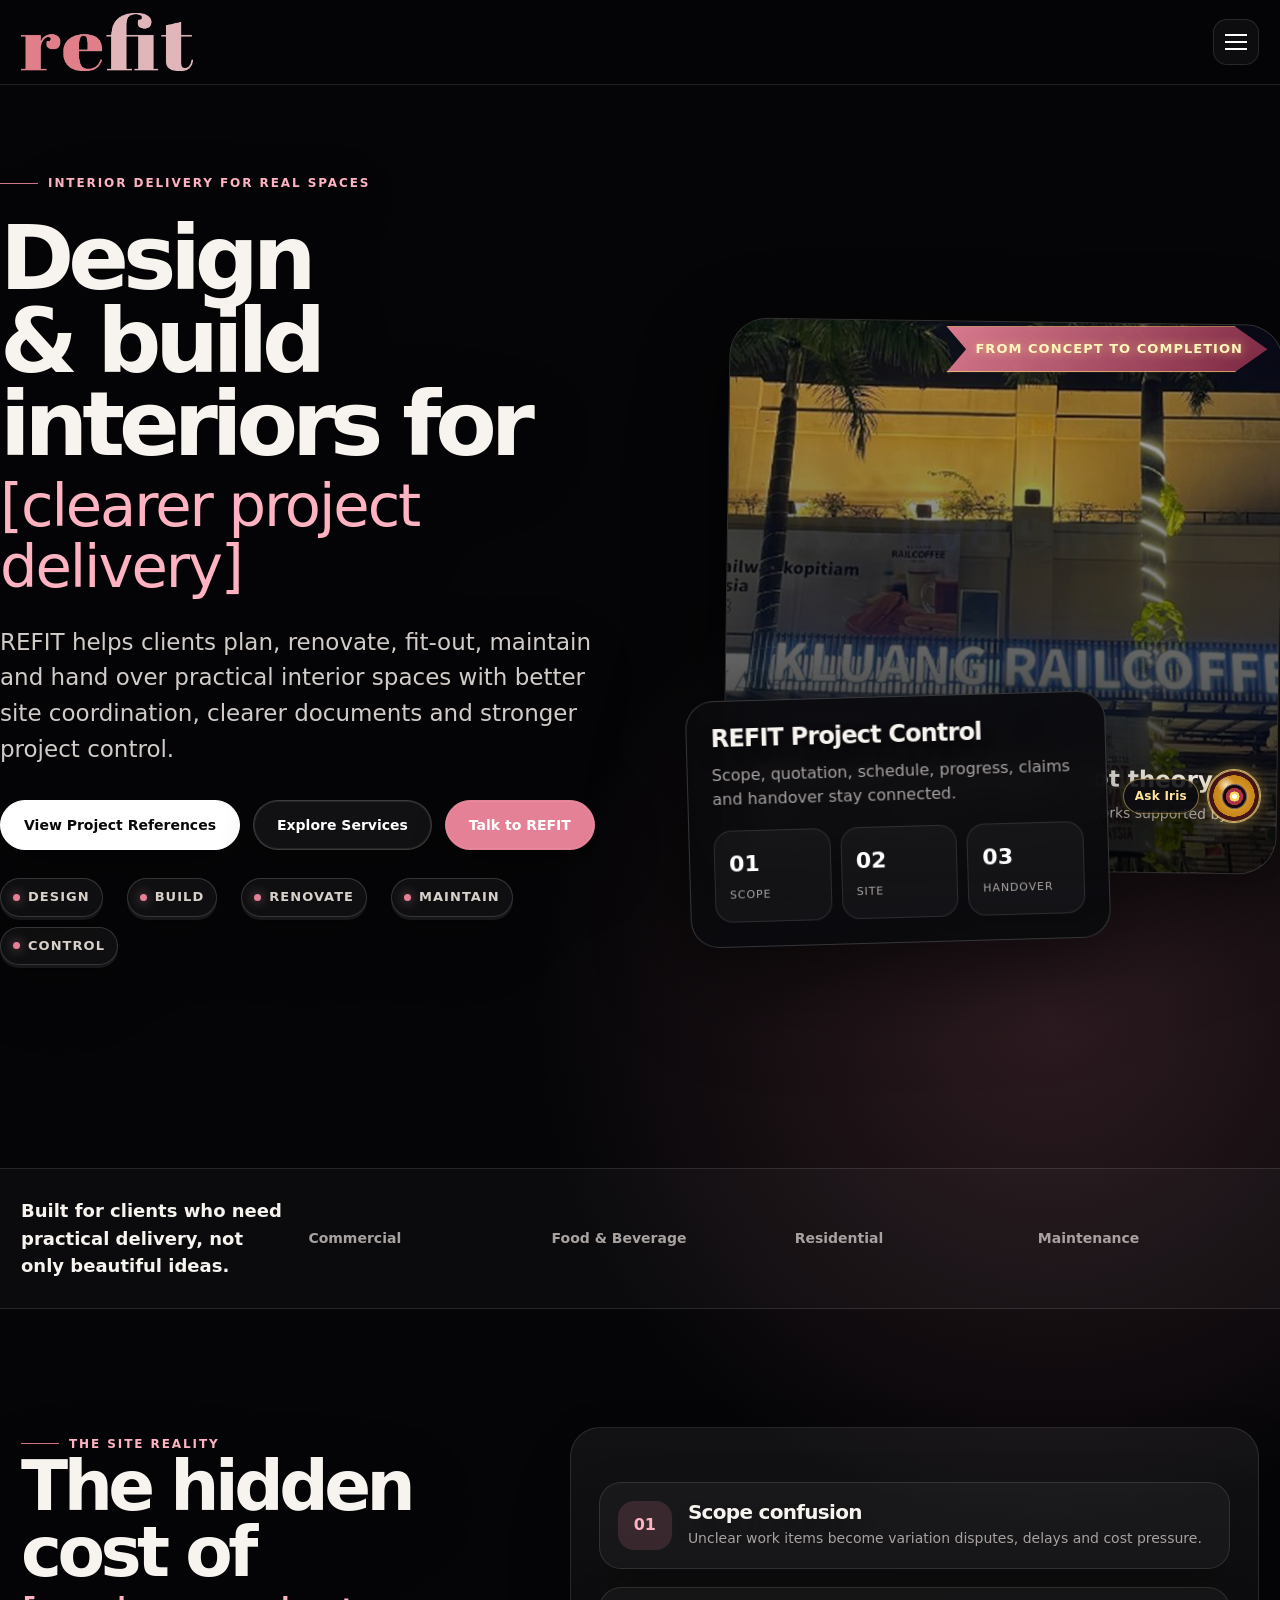
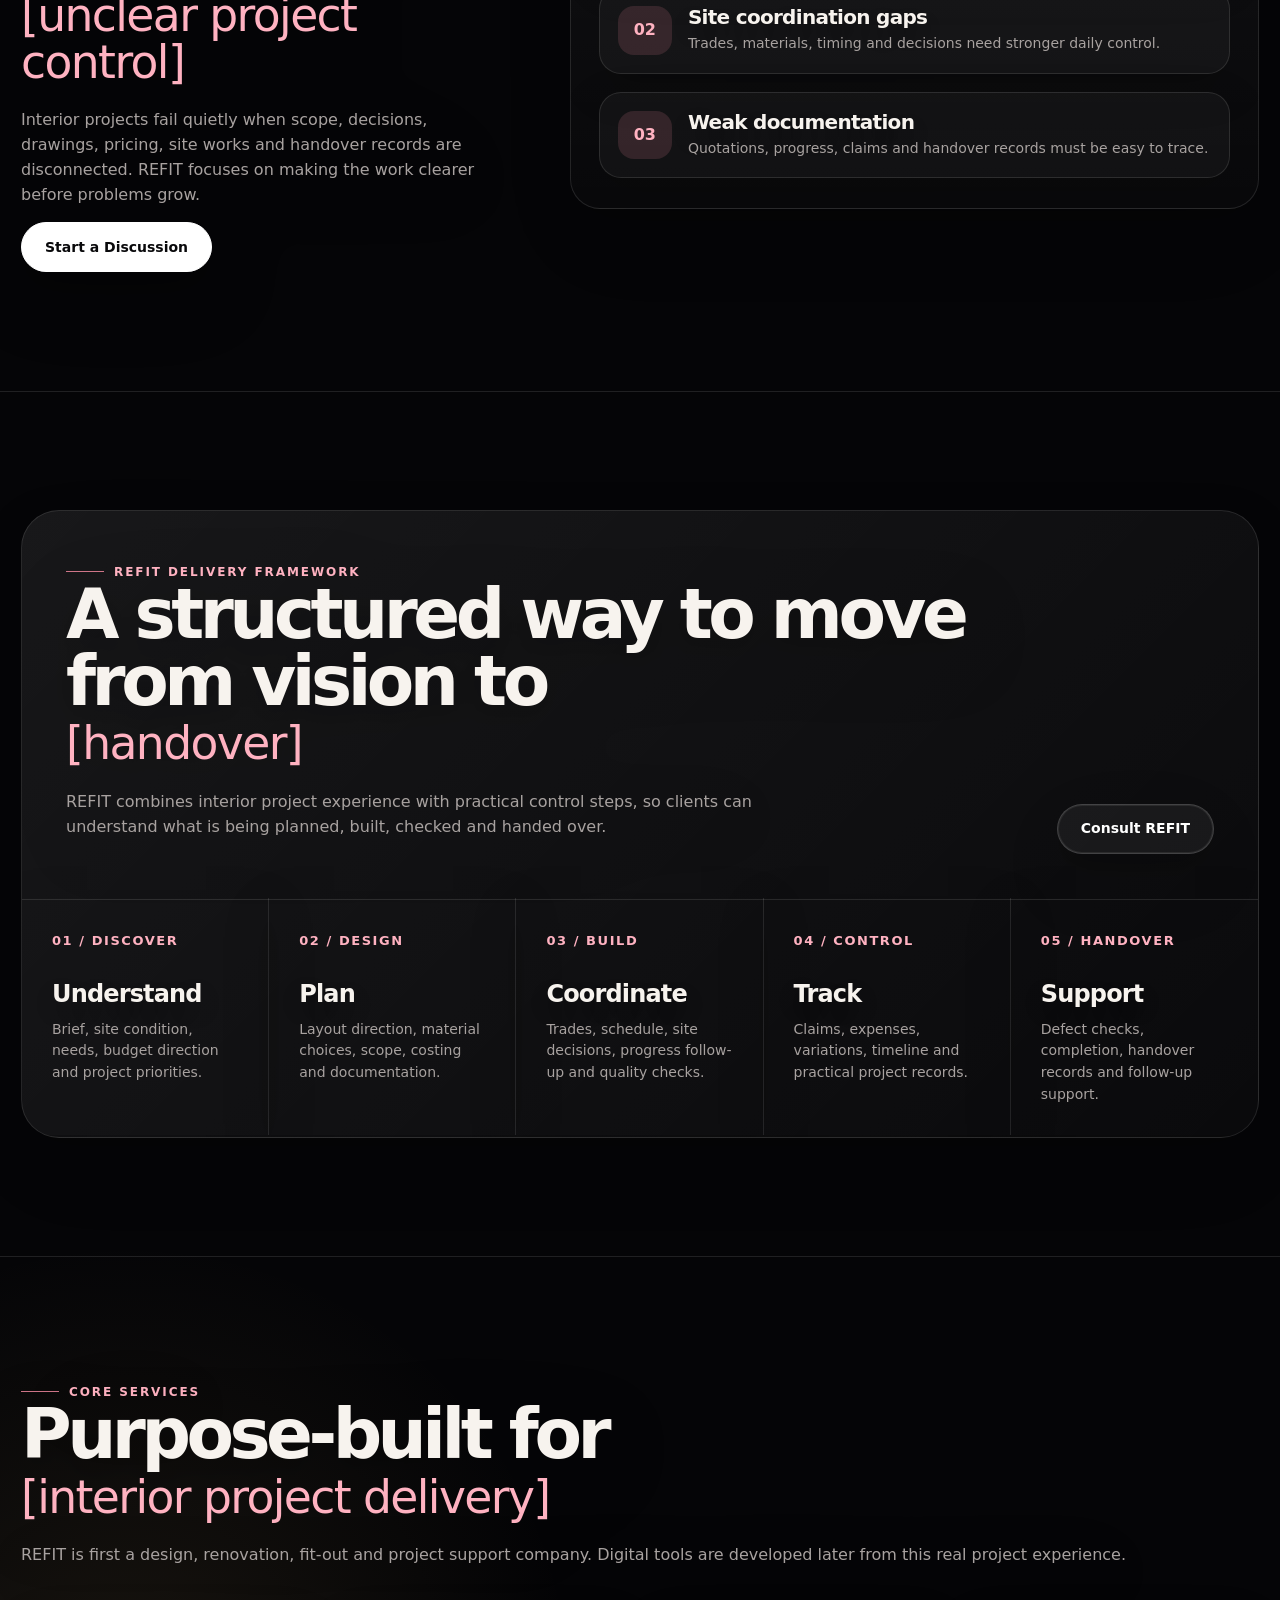
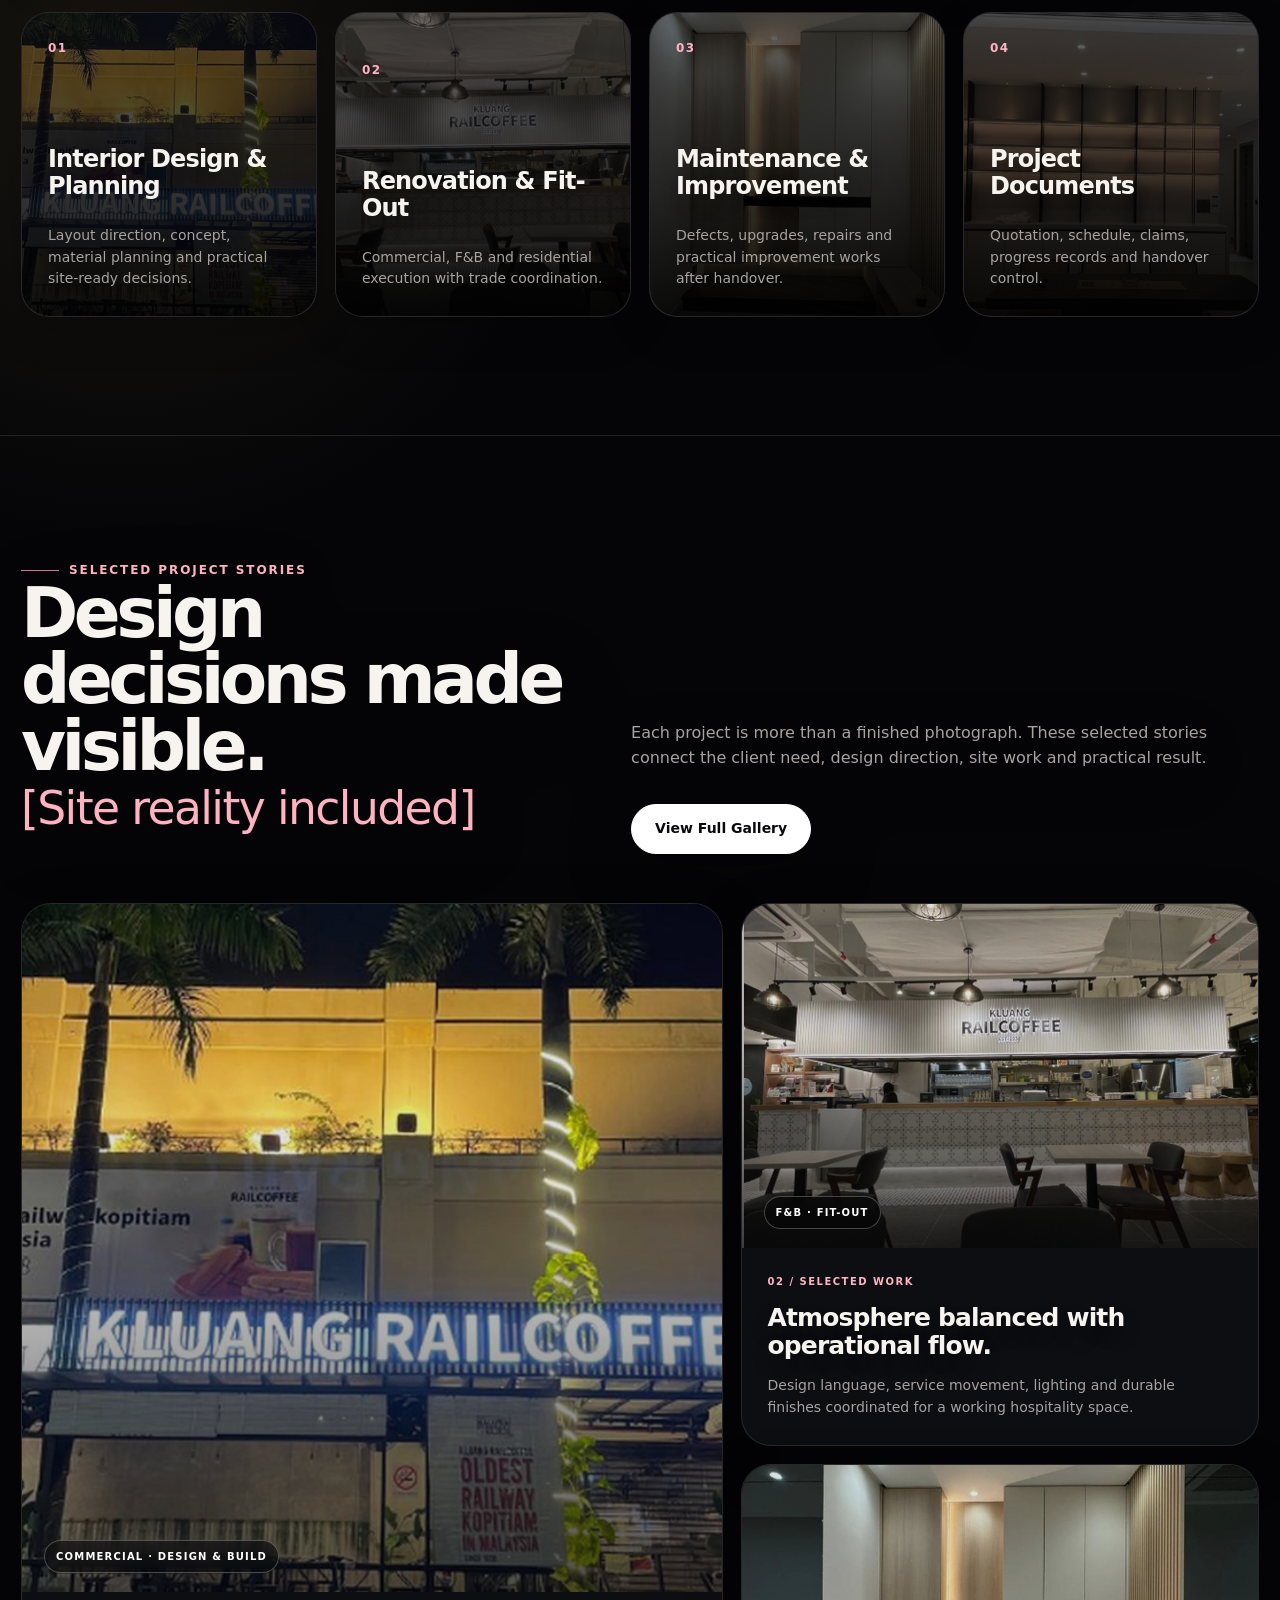
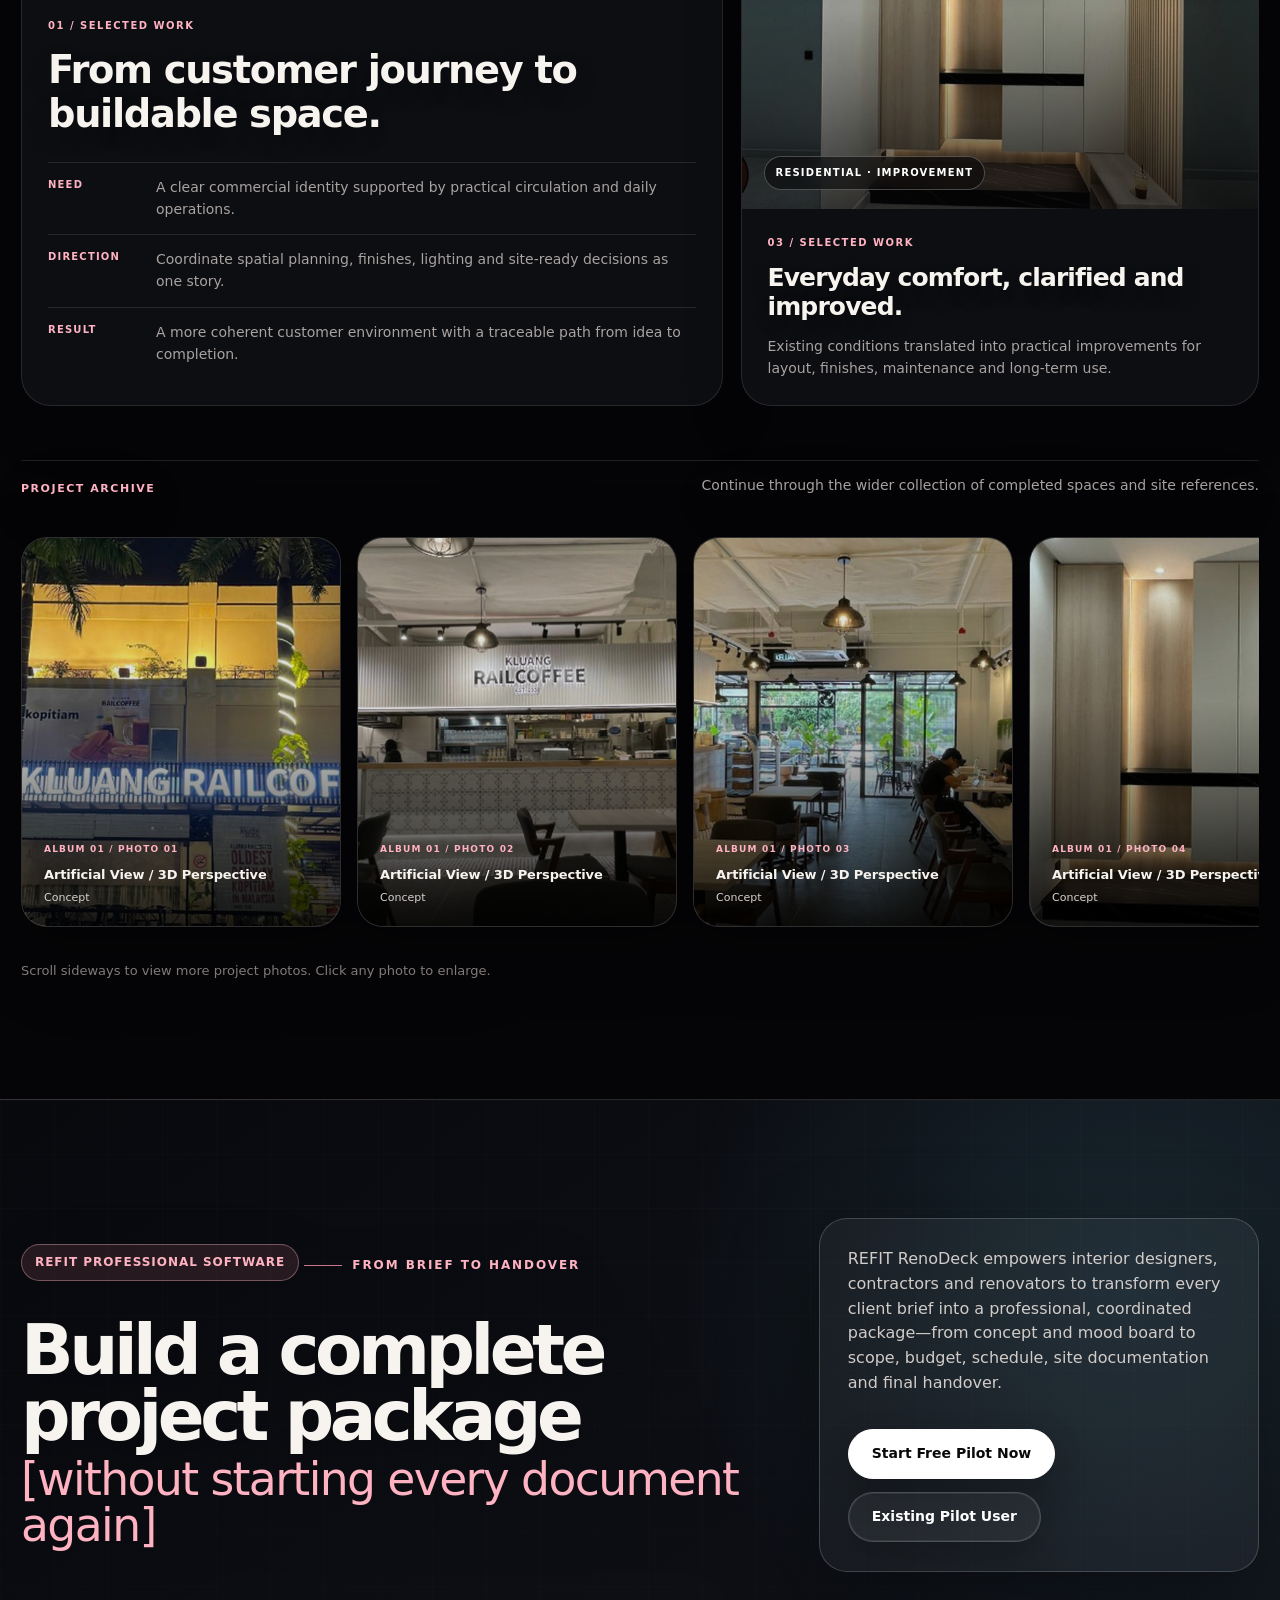
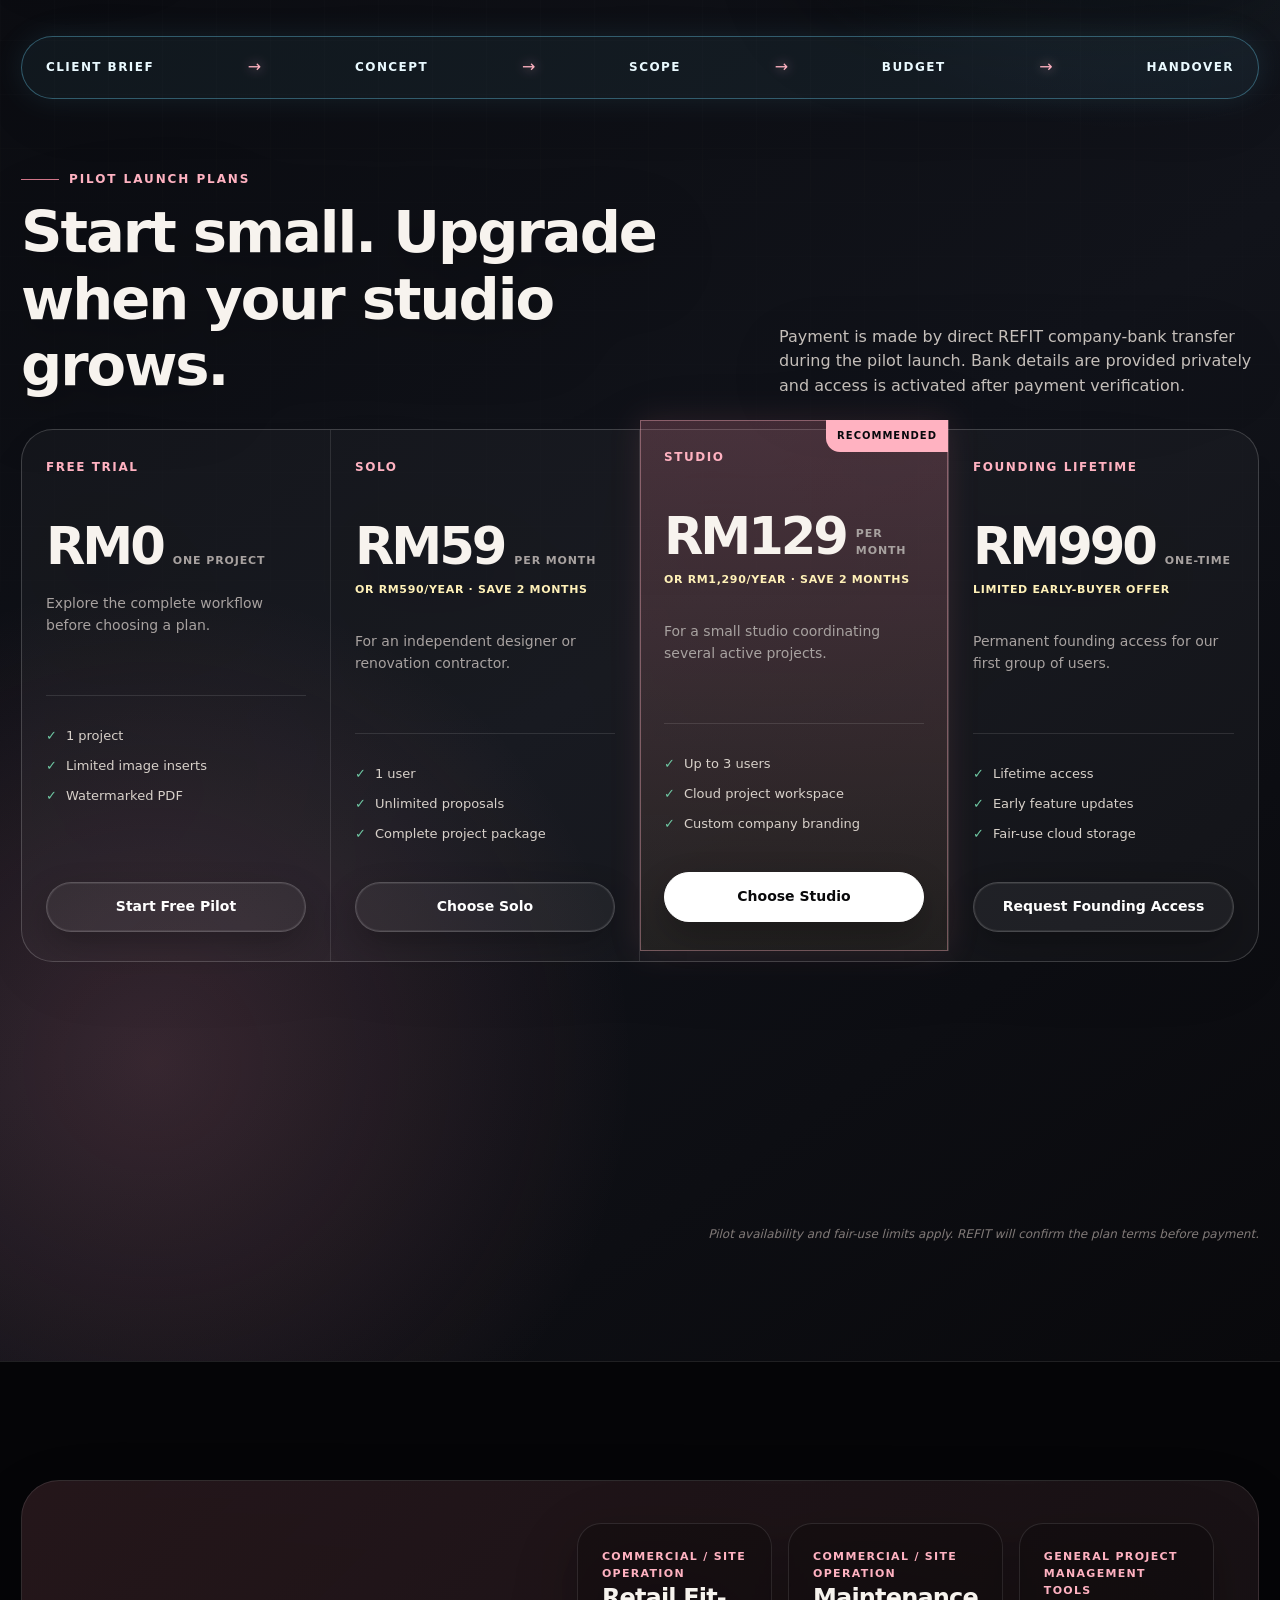
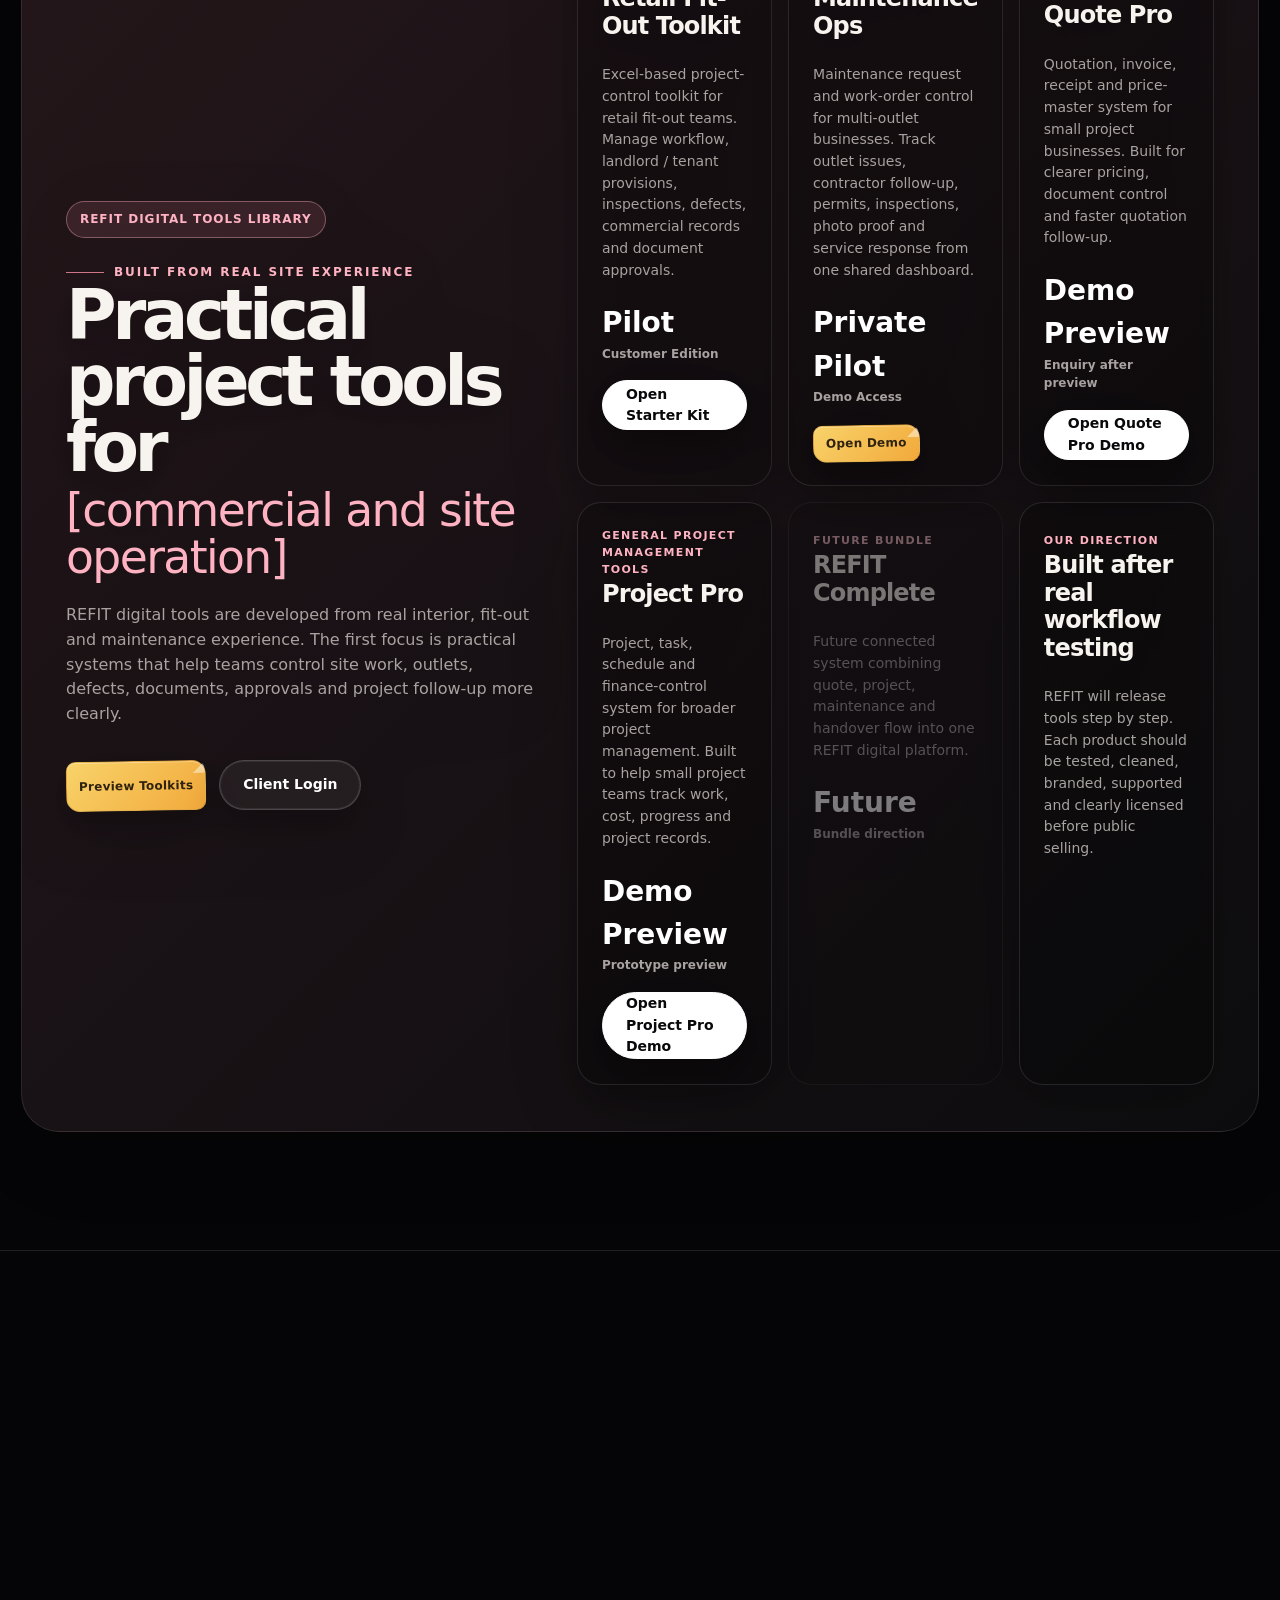
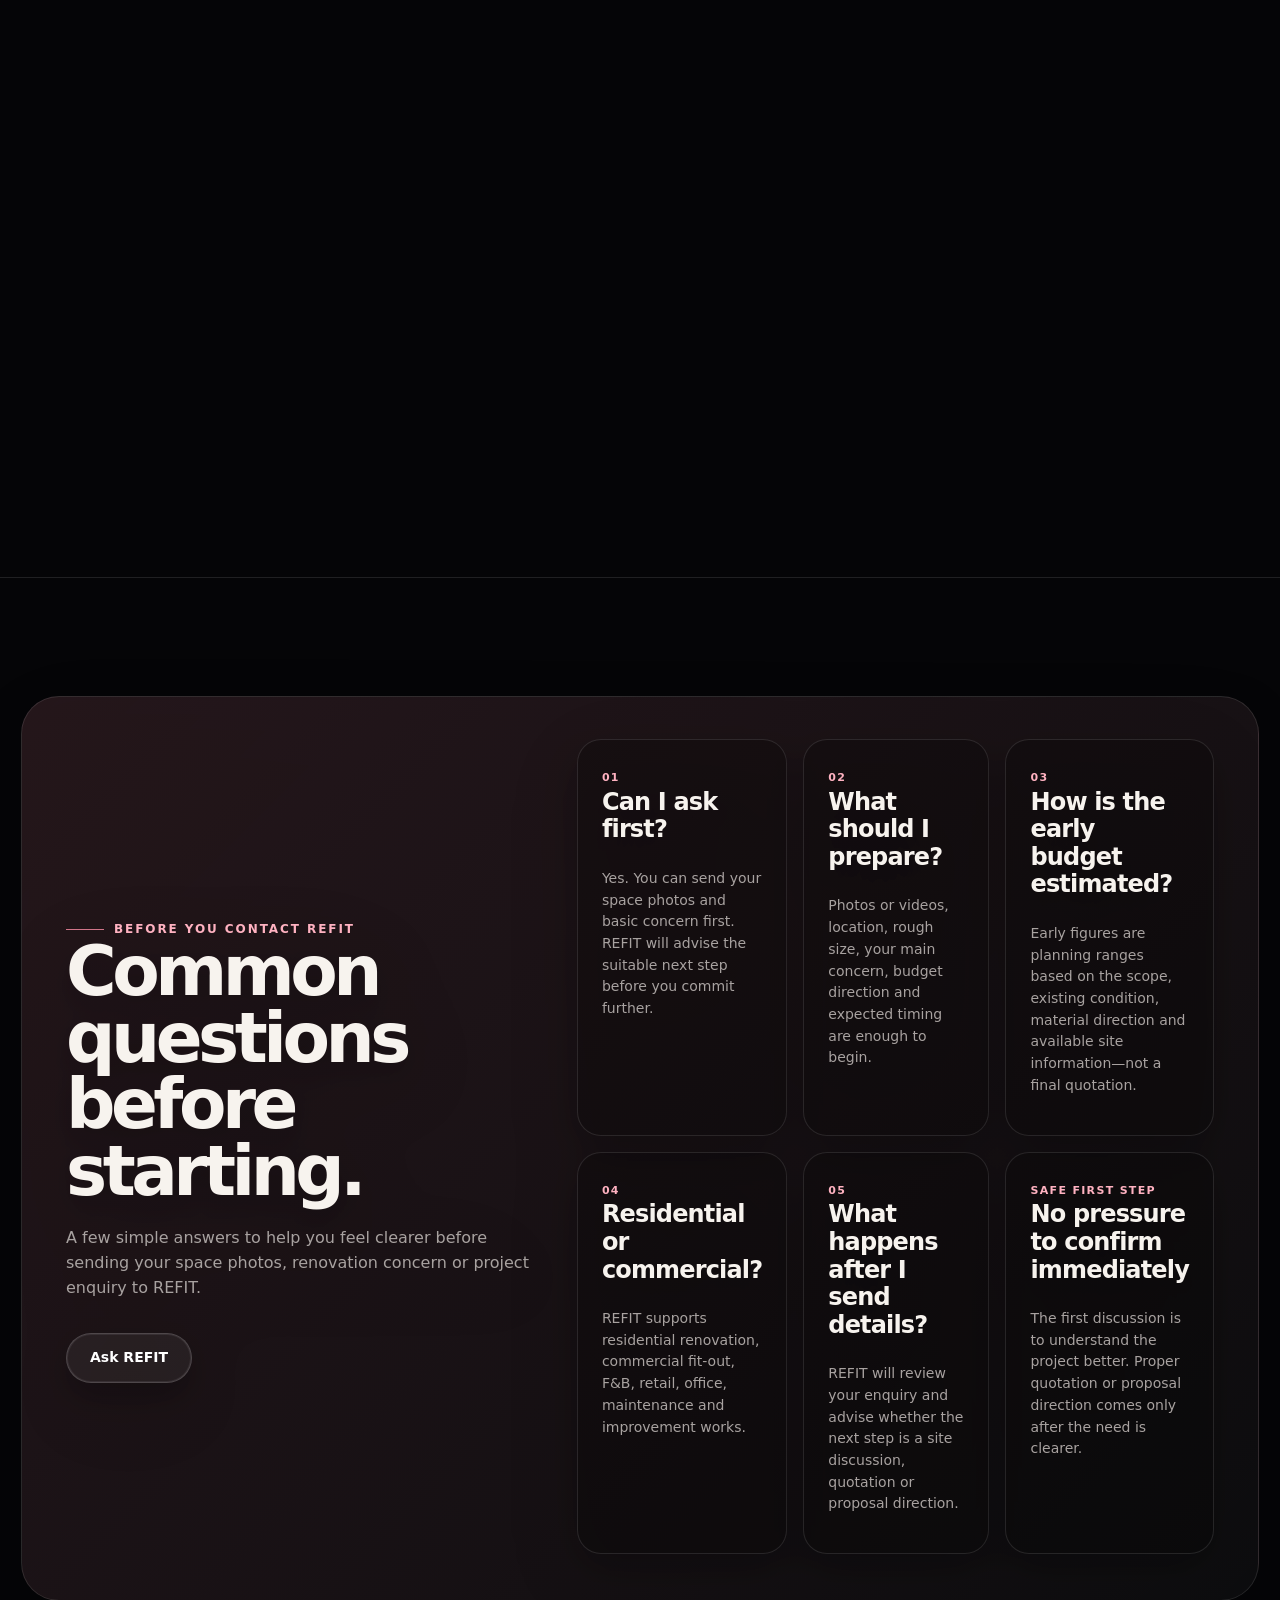
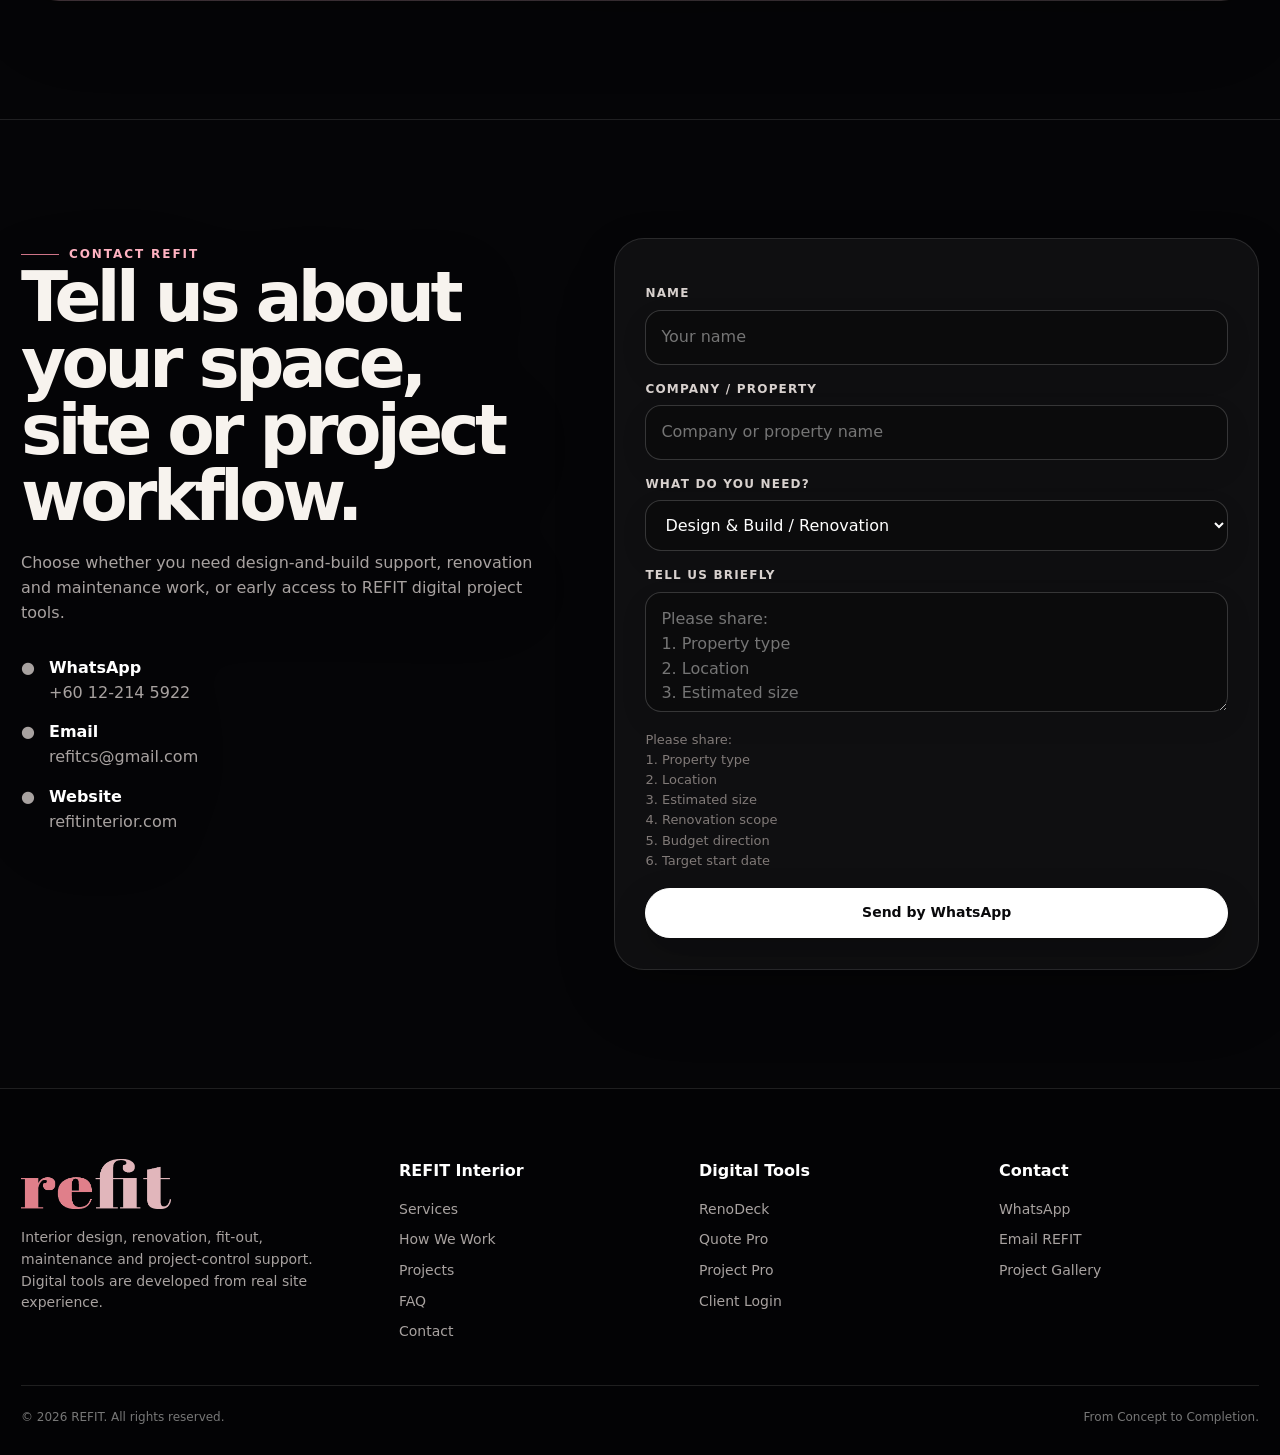
==== commit ddf2510e: "Remove RM99 readiness check promotion" ====
--- a/index.html
+++ b/index.html
@@ -169,101 +169,6 @@
   letter-spacing:-.035em;
 }
 
-  #readiness-pass h2,
-#readiness-pass .tools-panel > div:first-child > p,
-#readiness-pass .tool-card{
-  cursor:pointer;
-  transform-origin:left center;
-  transition:
-    transform .34s ease,
-    color .34s ease,
-    filter .34s ease,
-    text-shadow .34s ease,
-    border-color .34s ease,
-    background .34s ease,
-    box-shadow .34s ease,
-    font-size .34s ease;
-}
-
-#readiness-pass .readiness-emboss-on{
-  transform:translateY(-5px) scale(1.04);
-  filter:brightness(1.42) contrast(1.08);
-  text-shadow:
-    0 1px 0 rgba(255,255,255,.9),
-    0 2px 0 rgba(255,215,112,.22),
-    0 0 10px rgba(255,255,255,.72),
-    0 0 22px rgba(255,215,112,.42),
-    0 0 34px rgba(229,129,150,.28),
-    0 10px 18px rgba(0,0,0,.78);
-}
-
-#readiness-pass h2.readiness-emboss-on{
-  color:#ffffff;
-  font-size:clamp(40px,5.8vw,80px);
-}
-
-#readiness-pass .tools-panel > div:first-child > p.readiness-emboss-on{
-  color:#ffffff;
-  font-size:20px;
-}
-
-#readiness-pass .tool-card.readiness-emboss-on{
-  border-color:rgba(255,232,150,.72);
-  background:rgba(255,255,255,.092);
-  box-shadow:
-    inset 0 1px 0 rgba(255,255,255,.16),
-    0 0 0 1px rgba(255,215,112,.18),
-    0 0 28px rgba(255,215,112,.22),
-    0 20px 42px rgba(0,0,0,.48);
-}
-
-#readiness-pass .tool-card.readiness-emboss-on span{
-  color:#fff2b8;
-  font-size:15px;
-  text-shadow:
-    0 1px 0 rgba(255,255,255,.65),
-    0 0 12px rgba(255,215,112,.7),
-    0 8px 16px rgba(0,0,0,.7);
-}
-
-#readiness-pass .tool-card.readiness-emboss-on h3{
-  color:#ffffff;
-  font-size:28px;
-  text-shadow:
-    0 1px 0 rgba(255,255,255,.85),
-    0 0 14px rgba(255,255,255,.58),
-    0 0 26px rgba(255,215,112,.32),
-    0 10px 18px rgba(0,0,0,.78);
-}
-
-#readiness-pass .tool-card.readiness-emboss-on p{
-  color:#ffffff;
-  font-size:18px;
-  text-shadow:
-    0 1px 0 rgba(255,255,255,.55),
-    0 0 12px rgba(255,255,255,.42),
-    0 0 22px rgba(255,215,112,.20),
-    0 9px 16px rgba(0,0,0,.72);
-}
-
-@media(max-width:640px){
-  #readiness-pass h2.readiness-emboss-on{
-    font-size:clamp(38px,9vw,54px);
-  }
-
-  #readiness-pass .tools-panel > div:first-child > p.readiness-emboss-on{
-    font-size:19px;
-  }
-
-  #readiness-pass .tool-card.readiness-emboss-on h3{
-    font-size:26px;
-  }
-
-  #readiness-pass .tool-card.readiness-emboss-on p{
-    font-size:17px;
-  }
-}
-
 #digital-tools h2,
 #digital-tools .tools-panel > div:first-child > p,
 #digital-tools .tool-card{
@@ -685,74 +590,6 @@
 }
   
 </style>
-<style>
-  .nav-free-offer{
-    display:inline-flex;
-    align-items:center;
-    gap:7px;
-    white-space:nowrap;
-  }
-
-  .nav-rm99-slashed{
-    position:relative;
-    color:rgba(255,255,255,.48) !important;
-    opacity:1 !important;
-  }
-
-  .nav-rm99-slashed:after{
-    content:"";
-    position:absolute;
-    left:-4px;
-    right:-4px;
-    top:52%;
-    height:2px;
-    border-radius:999px;
-    background:linear-gradient(90deg, transparent, #ff4f92, #ffe39a, #ff4f92, transparent);
-    box-shadow:
-      0 0 8px rgba(255,79,146,.9),
-      0 0 14px rgba(255,227,154,.55);
-    transform:rotate(-9deg);
-    pointer-events:none;
-  }
-
-  .nav-free-iris{
-  display:inline-block;
-  margin-left:6px;
-  padding:0;
-  border:none;
-  background:transparent;
-  text-decoration:none;
-  text-transform:uppercase;
-  font-size:12px;
-  font-weight:900;
-  letter-spacing:.08em;
-  color:#ffe86f;
-  transform:rotate(-11deg);
-  transform-origin:center;
-  text-shadow:
-    0 0 6px rgba(255,232,111,.95),
-    0 0 14px rgba(255,232,111,.65),
-    0 0 24px rgba(255,232,111,.35);
-}
-
-  .nav-free-iris:hover{
-  color:#fff4a3;
-  transform:rotate(-11deg) translateY(-1px);
-}
-
-  @media(max-width:760px){
-    .nav-free-offer{
-      justify-content:flex-start;
-      gap:8px;
-    }
-
-    .nav-free-iris{
-      min-height:30px;
-      padding:4px 11px;
-    }
-  }
-</style>
-
   <style>
   .process-road-sign{
   appearance:none;
@@ -881,7 +718,6 @@
         <details class="nav-more">
           <summary>More <span aria-hidden="true">+</span></summary>
           <div class="nav-more-menu">
-            <a href="#readiness-pass">Free Project Check</a>
             <a href="portfolio.html">Full Gallery</a>
             <a href="#digital-tools">Digital Tools</a>
             <a href="#faq">FAQ</a>
@@ -1106,67 +942,6 @@
         </div>
       </div>
     </section>
-<section class="section section-line" id="readiness-pass">
-  <div class="wrap">
-    <div class="tools-panel reveal">
-      <div>
-        <span class="promo-badge">RM99 • Project Readiness Pass</span>
-        <span class="eyebrow">Before you renovate</span>
-        <h2>Know your next step before you spend wrongly.</h2>
-        <p>
-          Not ready for a full renovation quote yet? Send REFIT your space photos,
-          rough idea and budget direction. We will review your situation and give
-          you practical first-step advice before you spend on the wrong work.
-        </p>
-        <div class="button-row">
-          <a class="btn btn-primary readiness-free-btn" href="#ask-iris" data-cinematic-link data-open-iris-free aria-label="Open Iris for FREE readiness check">
-  <span class="readiness-rm99-slashed">Get RM99 Readiness Check</span>
-  <span class="readiness-free-neon">FREE</span>
-</a>
-          <a class="btn btn-dark" href="#contact" data-cinematic-target="#contact">Ask REFIT First</a>
-        </div>
-      </div>
-
-      <div class="tools-grid">
-        <article class="tool-card">
-          <span>01</span>
-          <h3>Photo Review</h3>
-          <p>Send space photos so REFIT can understand the site condition and direction.</p>
-        </article>
-
-        <article class="tool-card">
-          <span>02</span>
-          <h3>Budget Direction</h3>
-          <p>Get a practical early budget sense before you go too far into design ideas.</p>
-        </article>
-
-        <article class="tool-card">
-          <span>03</span>
-          <h3>Risk Warning</h3>
-          <p>We highlight possible hidden-cost areas such as hacking, wiring, ceiling, plumbing and site limits.</p>
-        </article>
-
-        <article class="tool-card">
-          <span>04</span>
-          <h3>Scope Checklist</h3>
-          <p>Receive a simple preparation checklist so your renovation discussion becomes clearer.</p>
-        </article>
-
-        <article class="tool-card">
-          <span>05</span>
-          <h3>WhatsApp Advice</h3>
-          <p>Short guided advice by WhatsApp before deciding whether to move into a full quotation.</p>
-        </article>
-
-        <article class="tool-card">
-          <span>Bonus</span>
-          <h3>Deductible Later</h3>
-          <p>RM99 can be deducted if you confirm a REFIT project within 30 days.</p>
-        </article>
-      </div>
-    </div>
-  </div>
-</section>
 <section class="section section-line projectkit-launch" id="projectkit">
   <div class="wrap">
     <div class="projectkit-head reveal">
@@ -1369,7 +1144,7 @@
         <div class="framework-step">
           <span>02 / Understand</span>
           <h3>Clarify the need</h3>
-          <p>REFIT checks whether you need RM99 Check, site visit, quotation or full proposal direction.</p>
+          <p>REFIT reviews whether the suitable next step is a site discussion, quotation or full proposal direction.</p>
         </div>
 
         <div class="framework-step">
@@ -1406,7 +1181,6 @@
         </p>
         <div class="button-row">
           <a class="btn btn-dark" href="#contact" data-cinematic-target="#contact">Ask REFIT</a>
-          <a class="btn btn-primary rm99-check-cta" href="#ask-iris" data-cinematic-link data-open-iris-free>Get RM99 Readiness Check</a>
         </div>
       </div>
 
@@ -1431,10 +1205,10 @@
 
         <article class="tool-card">
           <span>03</span>
-          <h3>Is RM99 Check compulsory?</h3>
+          <h3>How is the early budget estimated?</h3>
           <p>
-            No. It is only for people who want REFIT to spend proper time
-            reviewing their renovation concern before moving further.
+            Early figures are planning ranges based on the scope, existing condition,
+            material direction and available site information—not a final quotation.
           </p>
         </article>
 
@@ -1452,7 +1226,7 @@
           <h3>What happens after I send details?</h3>
           <p>
             REFIT will review your enquiry and advise whether the next step is
-            RM99 Check, site discussion, quotation or proposal direction.
+            a site discussion, quotation or proposal direction.
           </p>
         </article>
 
@@ -1485,7 +1259,6 @@
           <label for="company">Company / Property</label><input id="company" placeholder="Company or property name">
           <label for="interest">What do you need?</label>
 <select id="interest">
-  <option>RM99 Check</option>
   <option>Design & Build / Renovation</option>
   <option>Commercial Fit-Out</option>
   <option>Residential Renovation</option>
@@ -1543,15 +1316,6 @@
     document.querySelectorAll('.reveal').forEach(el=>observer.observe(el));
     initGallery({targetId:"projectScroller", scroller:true});
     const contactGuides={
-  "RM99 Check":
-`Please share:
-1. Property type
-2. Location
-3. Photos / video ready?
-4. Main renovation worry
-5. Budget direction
-6. Expected timing`,
-
   "Design & Build / Renovation":
 `Please share:
 1. Property type
@@ -1862,21 +1626,10 @@
       requestAnimationFrame(step);
     }
 
-    function openIrisFree(){
-      const irisButton = document.querySelector(".iris-ai-button");
-
-      if(irisButton && !document.body.classList.contains("iris-ai-open")){
-        irisButton.click();
-      }
-
-      document.dispatchEvent(new CustomEvent("refit:free-check-clicked"));
-    }
-
     cinematicButtons.forEach(function(button){
       button.addEventListener("click", function(event){
         const targetSelector = button.getAttribute("data-cinematic-target");
         const href = button.getAttribute("href");
-        const isIrisFree = button.hasAttribute("data-open-iris-free");
 
         let target = null;
 
@@ -1888,10 +1641,6 @@
 
         event.preventDefault();
 
-        if(isIrisFree){
-          event.stopPropagation();
-        }
-
         document.body.classList.remove("refit-project-release");
         document.body.classList.add("refit-project-pull");
 
@@ -1907,11 +1656,6 @@
           setTimeout(function(){
             document.body.classList.remove("refit-project-pull");
             document.body.classList.remove("refit-project-release");
-
-            if(isIrisFree){
-              openIrisFree();
-              return;
-            }
 
             if(targetSelector && history.pushState){
               history.pushState(null, "", targetSelector);
@@ -1935,30 +1679,6 @@
 
 <script>
   (function(){
-    const readinessItems = document.querySelectorAll(
-      "#readiness-pass h2, #readiness-pass .tools-panel > div:first-child > p, #readiness-pass .tool-card"
-    );
-
-    if(!readinessItems.length) return;
-
-    readinessItems.forEach(function(item){
-      let embossTimer = null;
-
-      item.addEventListener("click", function(){
-        clearTimeout(embossTimer);
-
-        item.classList.add("readiness-emboss-on");
-
-        embossTimer = setTimeout(function(){
-          item.classList.remove("readiness-emboss-on");
-        }, 4500);
-      });
-    });
-  })();
-</script>
-
-<script>
-  (function(){
     const digitalItems = document.querySelectorAll(
       "#digital-tools h2, #digital-tools .tools-panel > div:first-child > p, #digital-tools .tool-card"
     );
@@ -2065,45 +1785,7 @@
   })();
 </script>
   
-<script>
-  document.addEventListener("click", function(event){
-    const freeLink = event.target.closest("[data-open-iris-free]");
-    if(!freeLink) return;
-
-    event.preventDefault();
-
-    let attempts = 0;
-
-    function openIrisFree(){
-      const irisButton = document.querySelector(".iris-ai-button");
-
-      if(irisButton){
-        if(!document.body.classList.contains("iris-ai-open")){
-          irisButton.click();
-        }
-
-        setTimeout(function(){
-          const irisInput = document.querySelector(".iris-ai-input");
-          if(irisInput && !irisInput.value.trim()){
-            irisInput.value = "I saw the FREE check offer. Please guide me.";
-            irisInput.focus();
-          }
-        }, 450);
-
-        return;
-      }
-
-      attempts += 1;
-      if(attempts < 10){
-        setTimeout(openIrisFree, 150);
-      }
-    }
-
-    openIrisFree();
-  });
-</script>
-  
-<script src="iris-ai-assistant.js?v=20260731-budget"></script>
+<script src="iris-ai-assistant.js?v=20260731-clean"></script>
 <script>
   
   const footerLogo=document.querySelector('.footer-logo');
@@ -2261,69 +1943,6 @@
   .stat-type-note{
     font-size:15px;
     line-height:1.38;
-  }
-}
-    .readiness-free-btn{
-  position:relative;
-  overflow:visible;
-  isolation:isolate;
-  min-width:260px;
-  padding-left:30px;
-  padding-right:30px;
-}
-
-.readiness-rm99-slashed{
-  position:relative;
-  display:inline-block;
-  z-index:1;
-}
-
-.readiness-rm99-slashed::after{
-  content:"";
-  position:absolute;
-  left:-8px;
-  right:-8px;
-  top:52%;
-  height:2px;
-  background:linear-gradient(90deg,transparent,#e10028,#ff3b58,transparent);
-  transform:rotate(-7deg);
-  box-shadow:
-    0 0 6px rgba(255,30,60,.75),
-    0 0 14px rgba(255,30,60,.45);
-}
-
-.readiness-free-neon{
-  position:absolute;
-  left:50%;
-  top:38%;
-  z-index:3;
-  transform:translate(-50%,-50%) rotate(-10deg);
-  color:#ffe86f;
-  font-size:19px;
-  font-weight:950;
-  letter-spacing:.12em;
-  -webkit-text-stroke:1.2px rgba(0,0,0,.88);
-  text-shadow:
-    0 1px 2px rgba(0,0,0,.95),
-    0 0 6px rgba(255,232,111,.95),
-    0 0 14px rgba(255,232,111,.72),
-    0 0 24px rgba(255,232,111,.45);
-  pointer-events:none;
-}
-    
-.readiness-free-btn:hover .readiness-free-neon{
-  color:#fff4a3;
-  transform:translate(-50%,-58%) rotate(-10deg);
-}
-    
-@media(max-width:640px){
-  .readiness-free-btn{
-    width:100%;
-    min-width:0;
-  }
-
-  .readiness-free-neon{
-    font-size:16px;
   }
 }
 body.refit-project-pull{
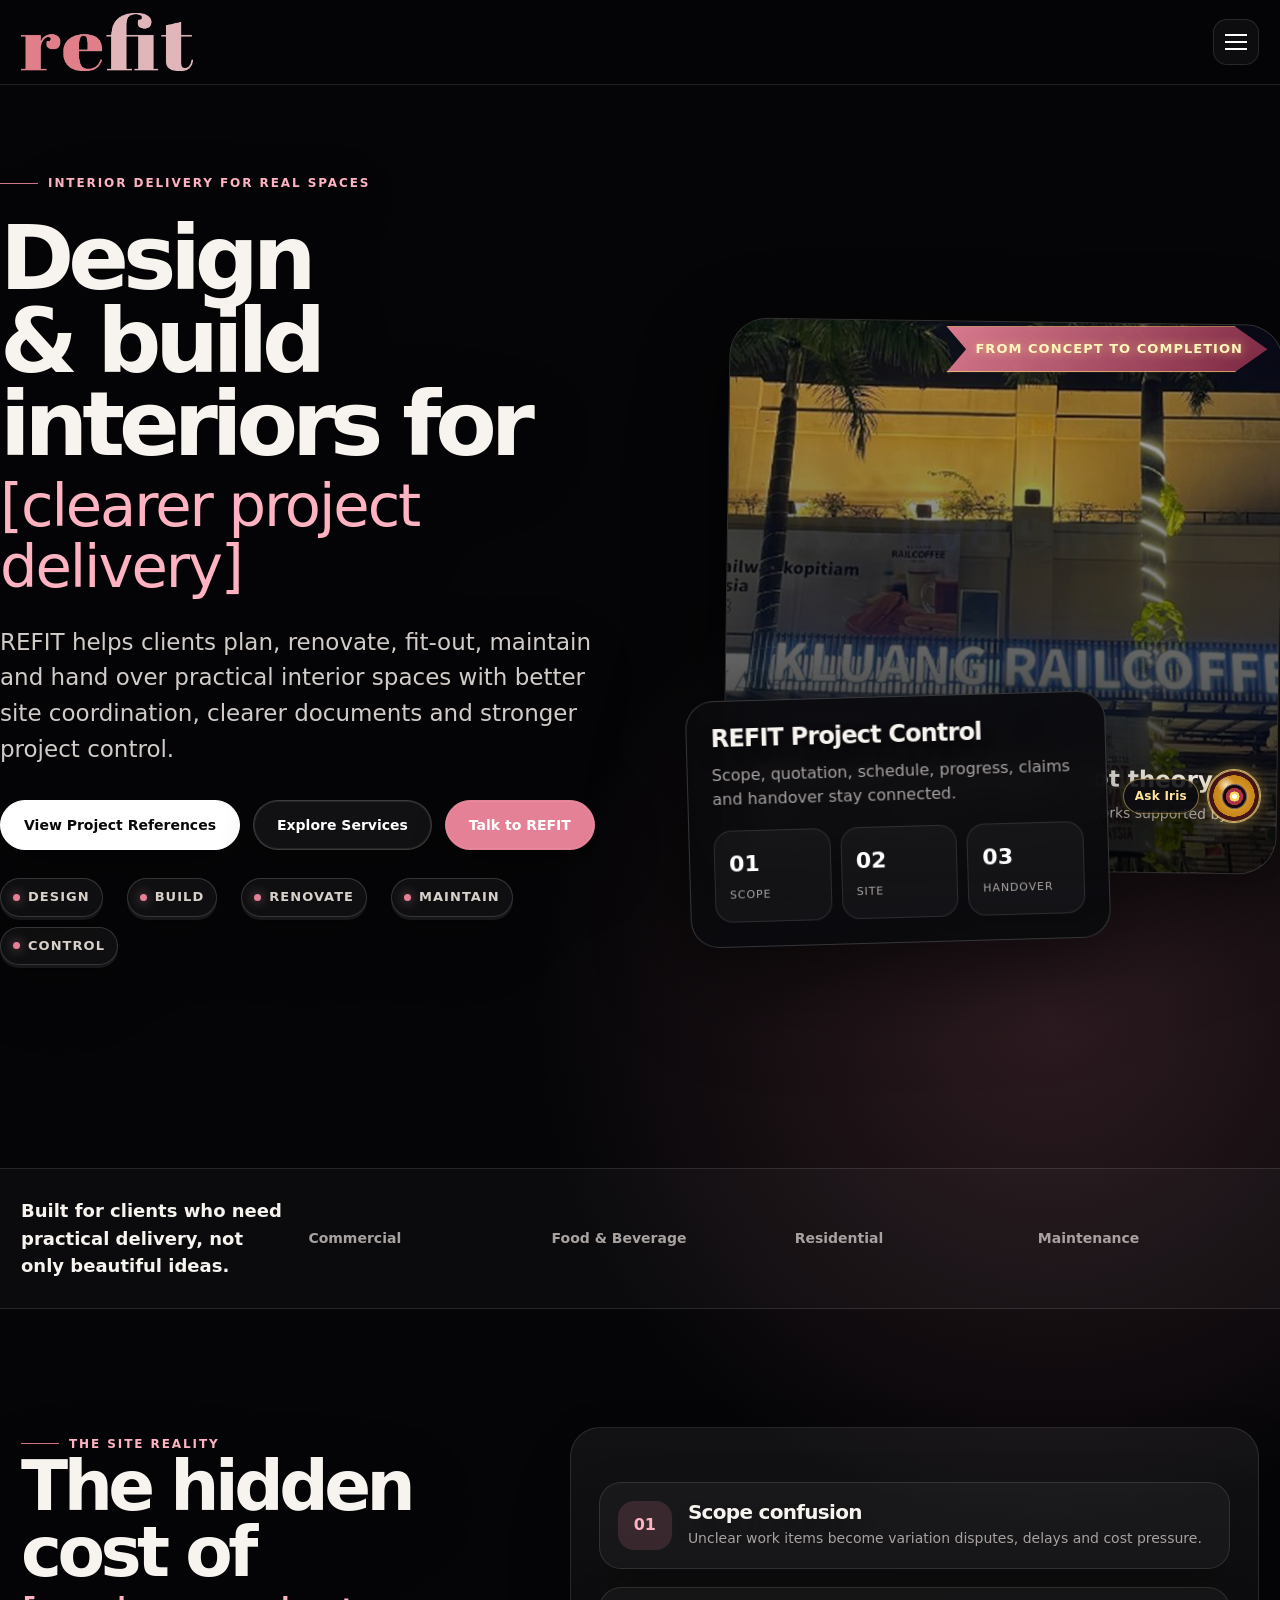
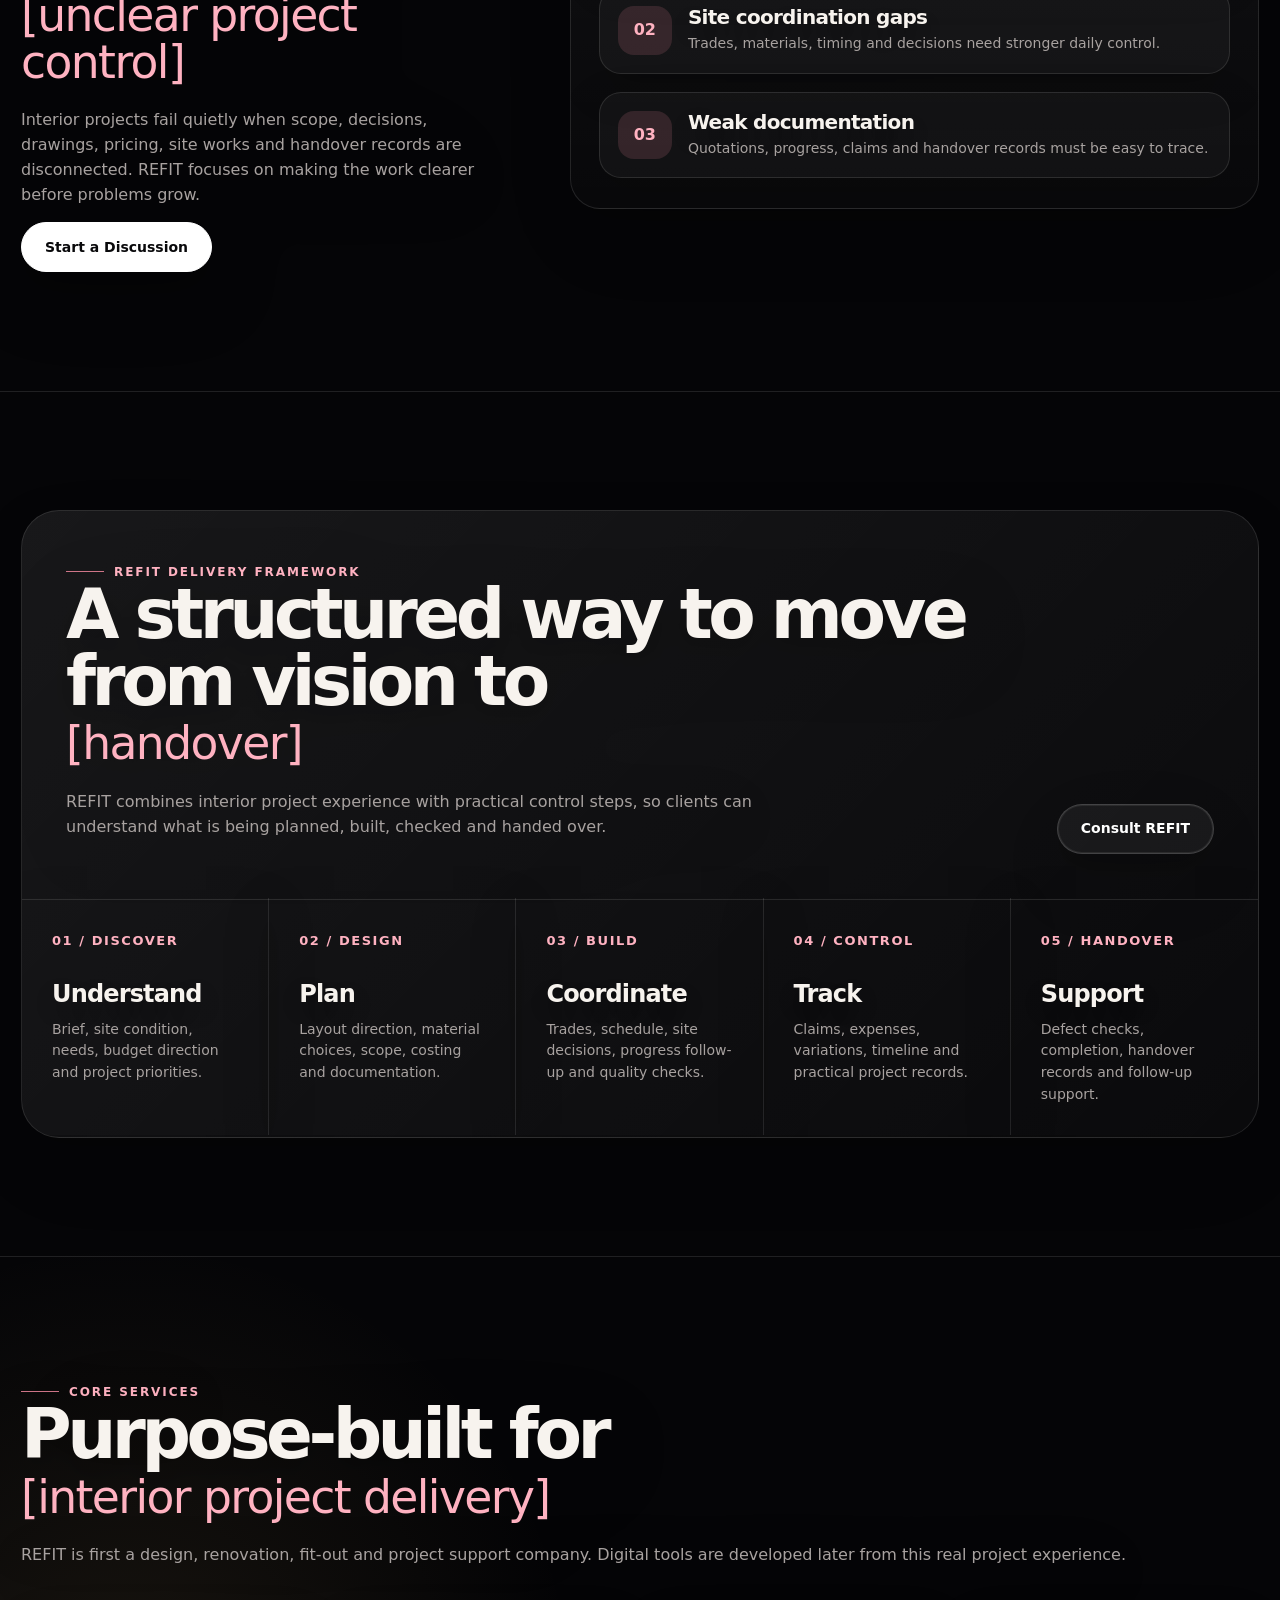
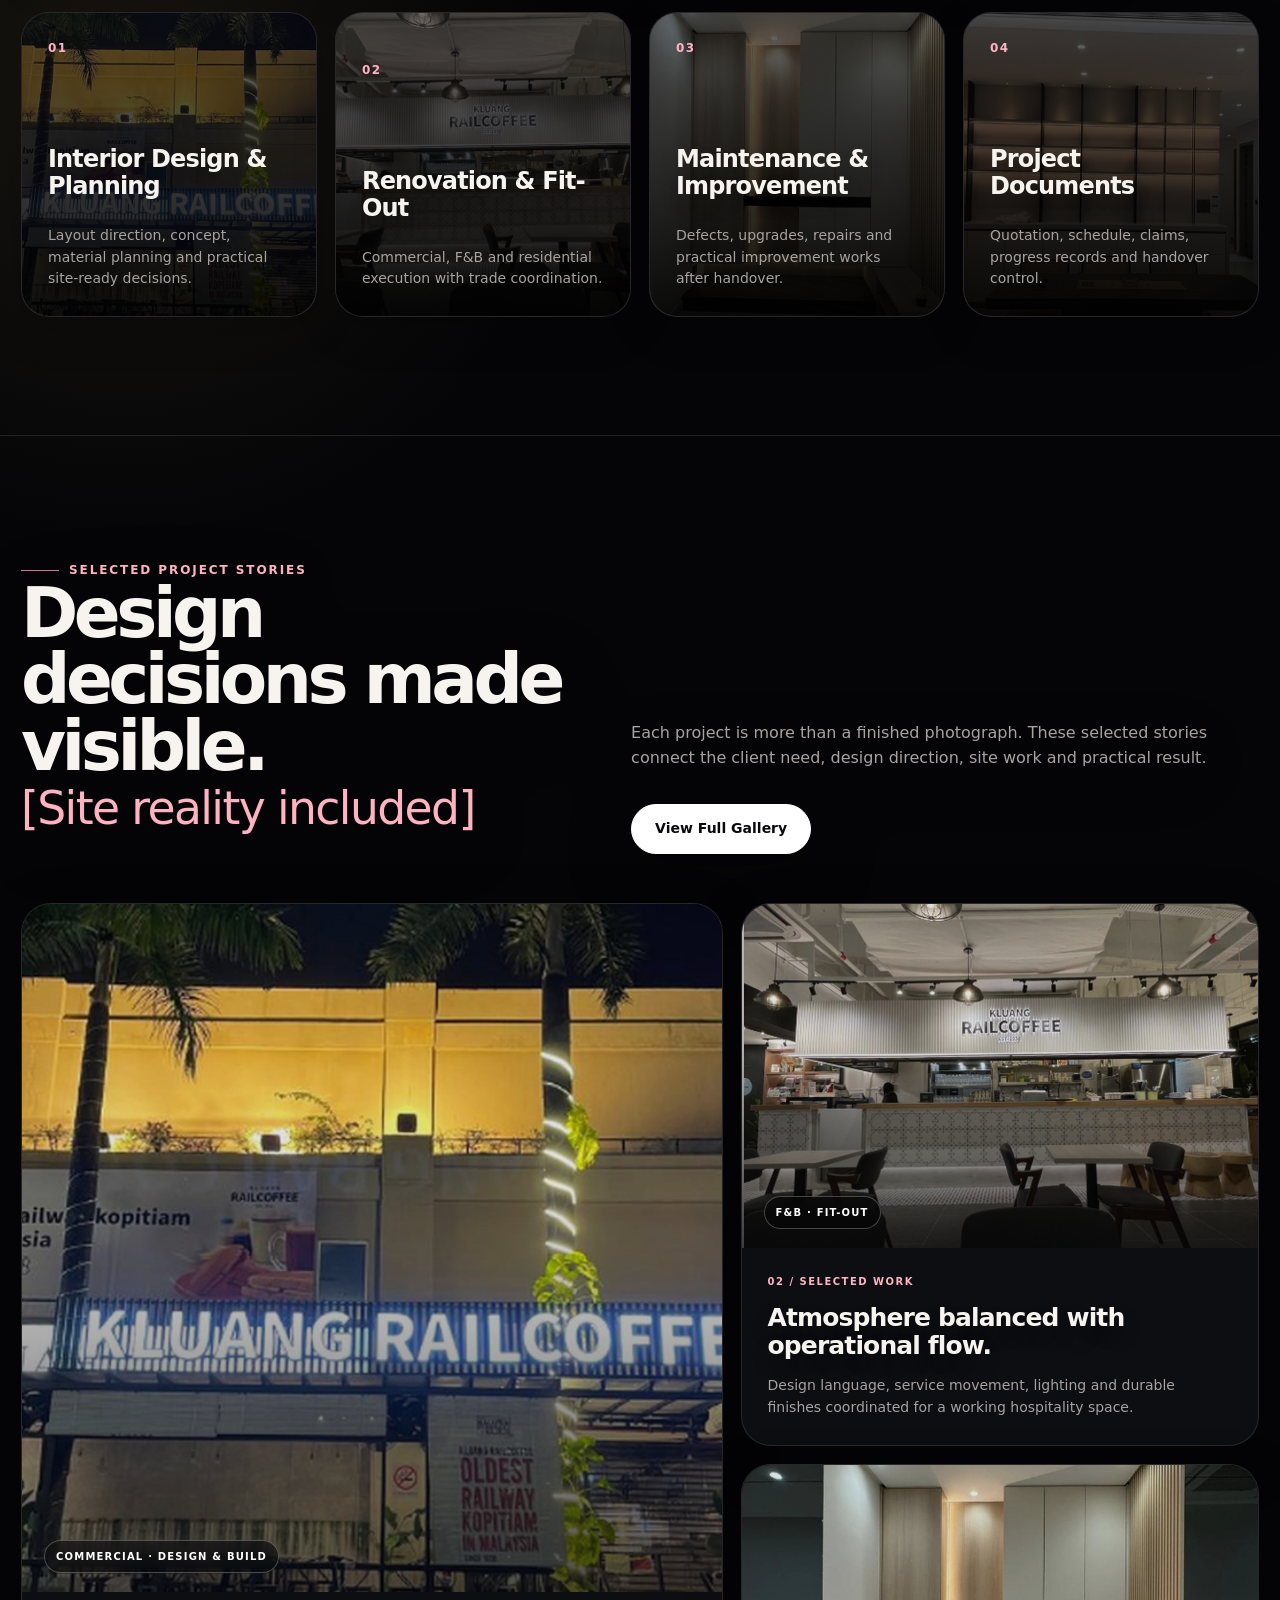
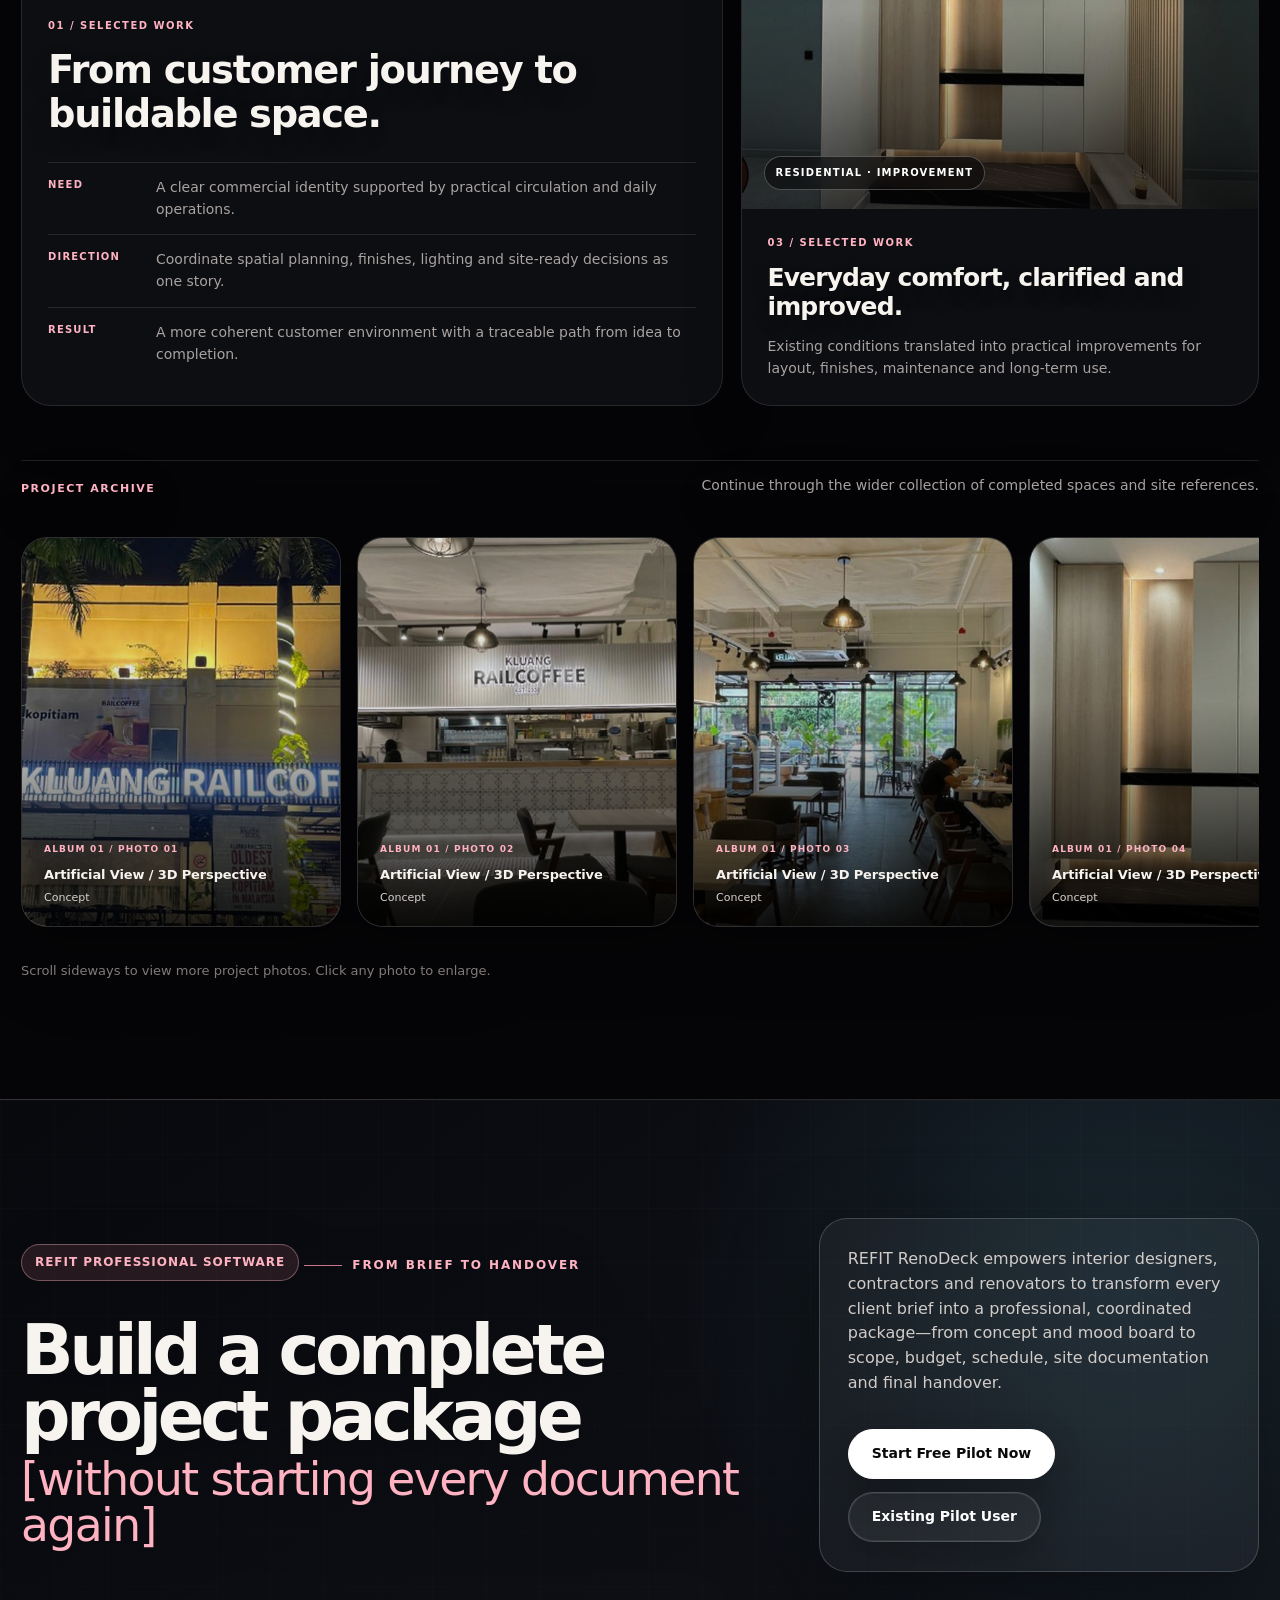
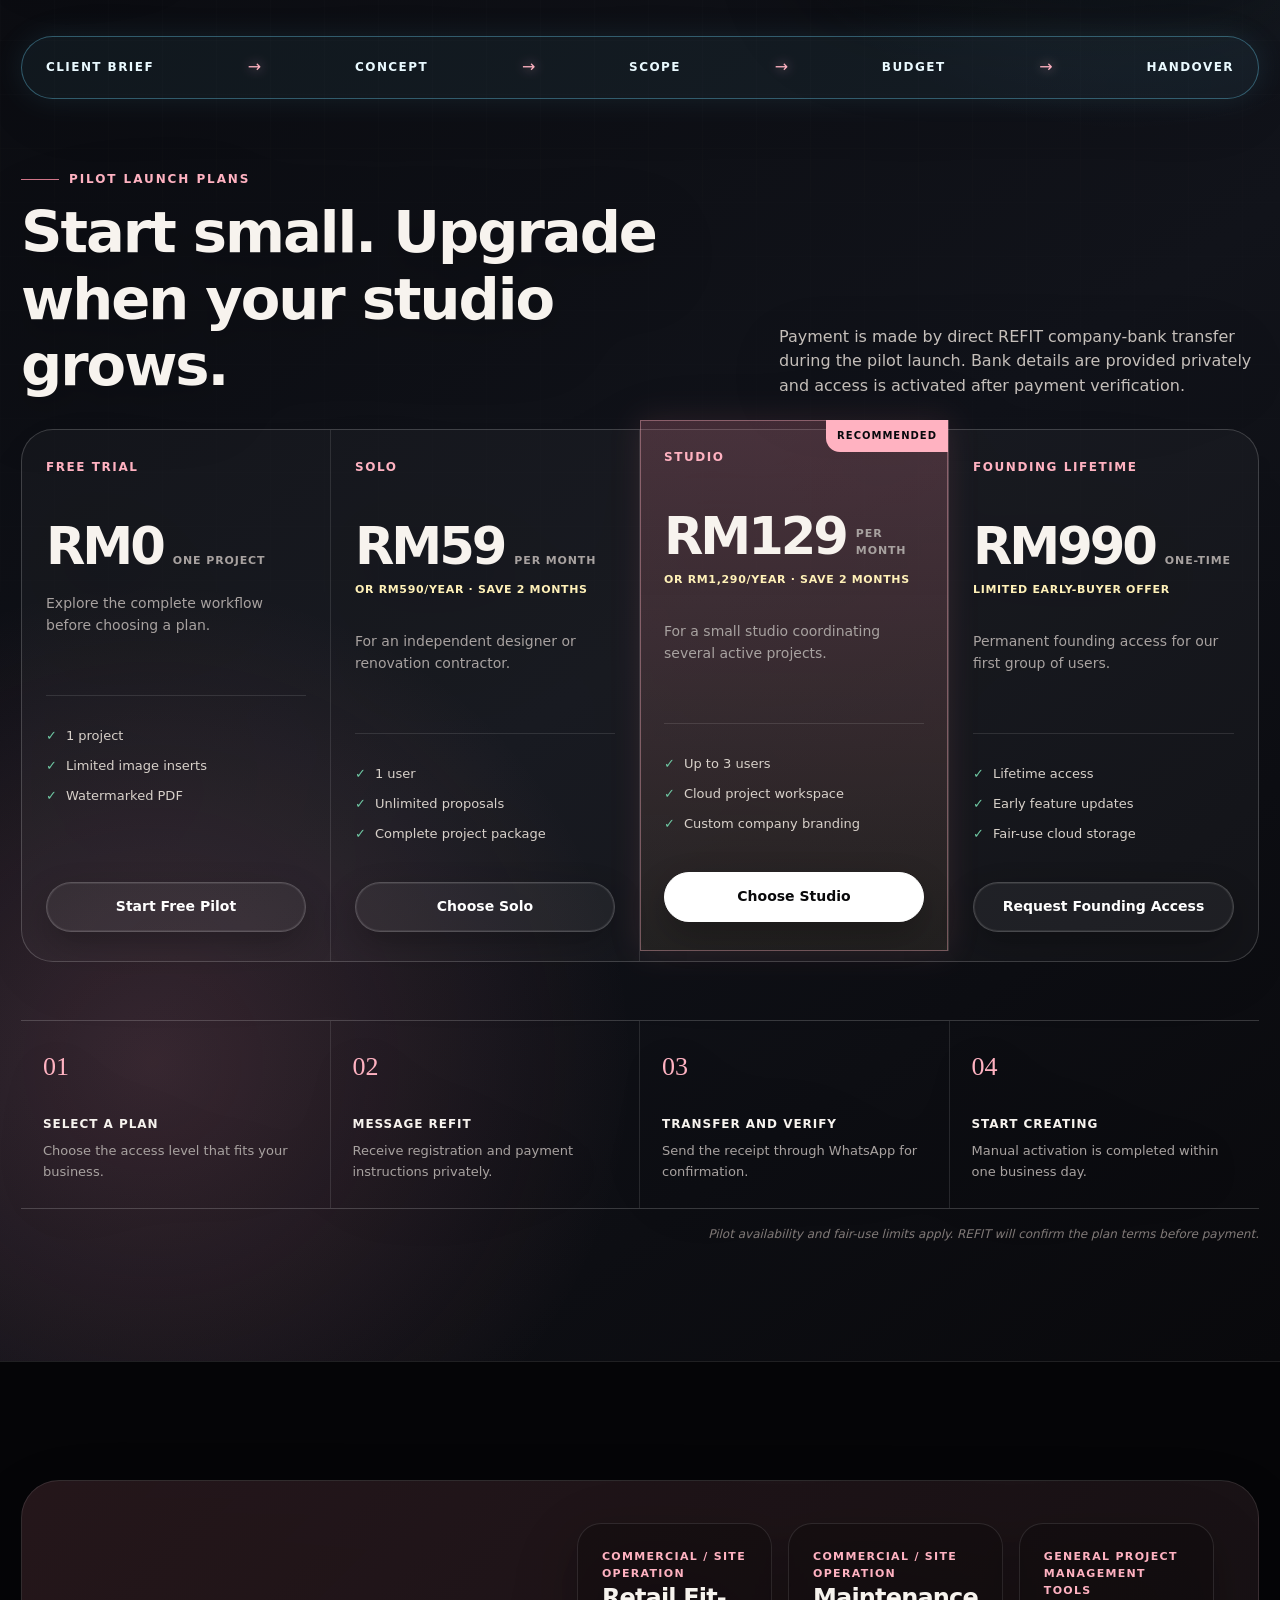
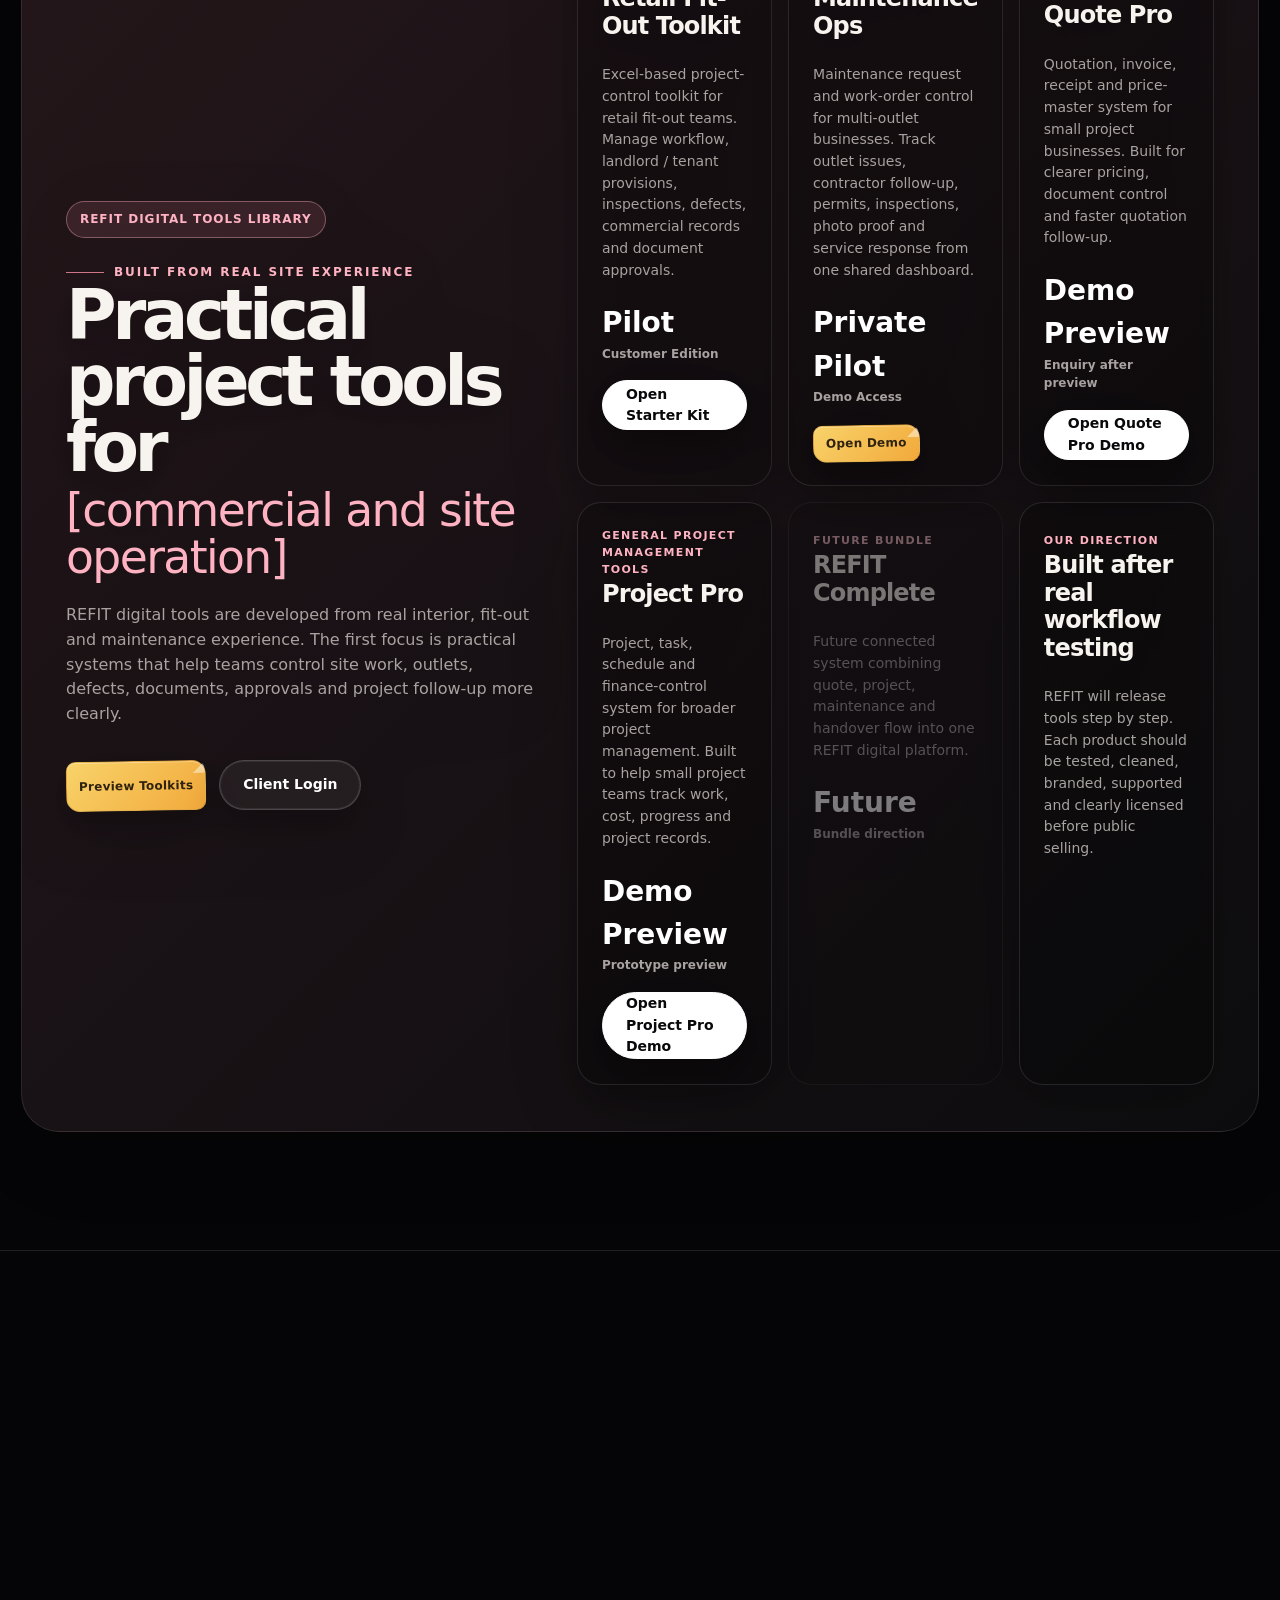
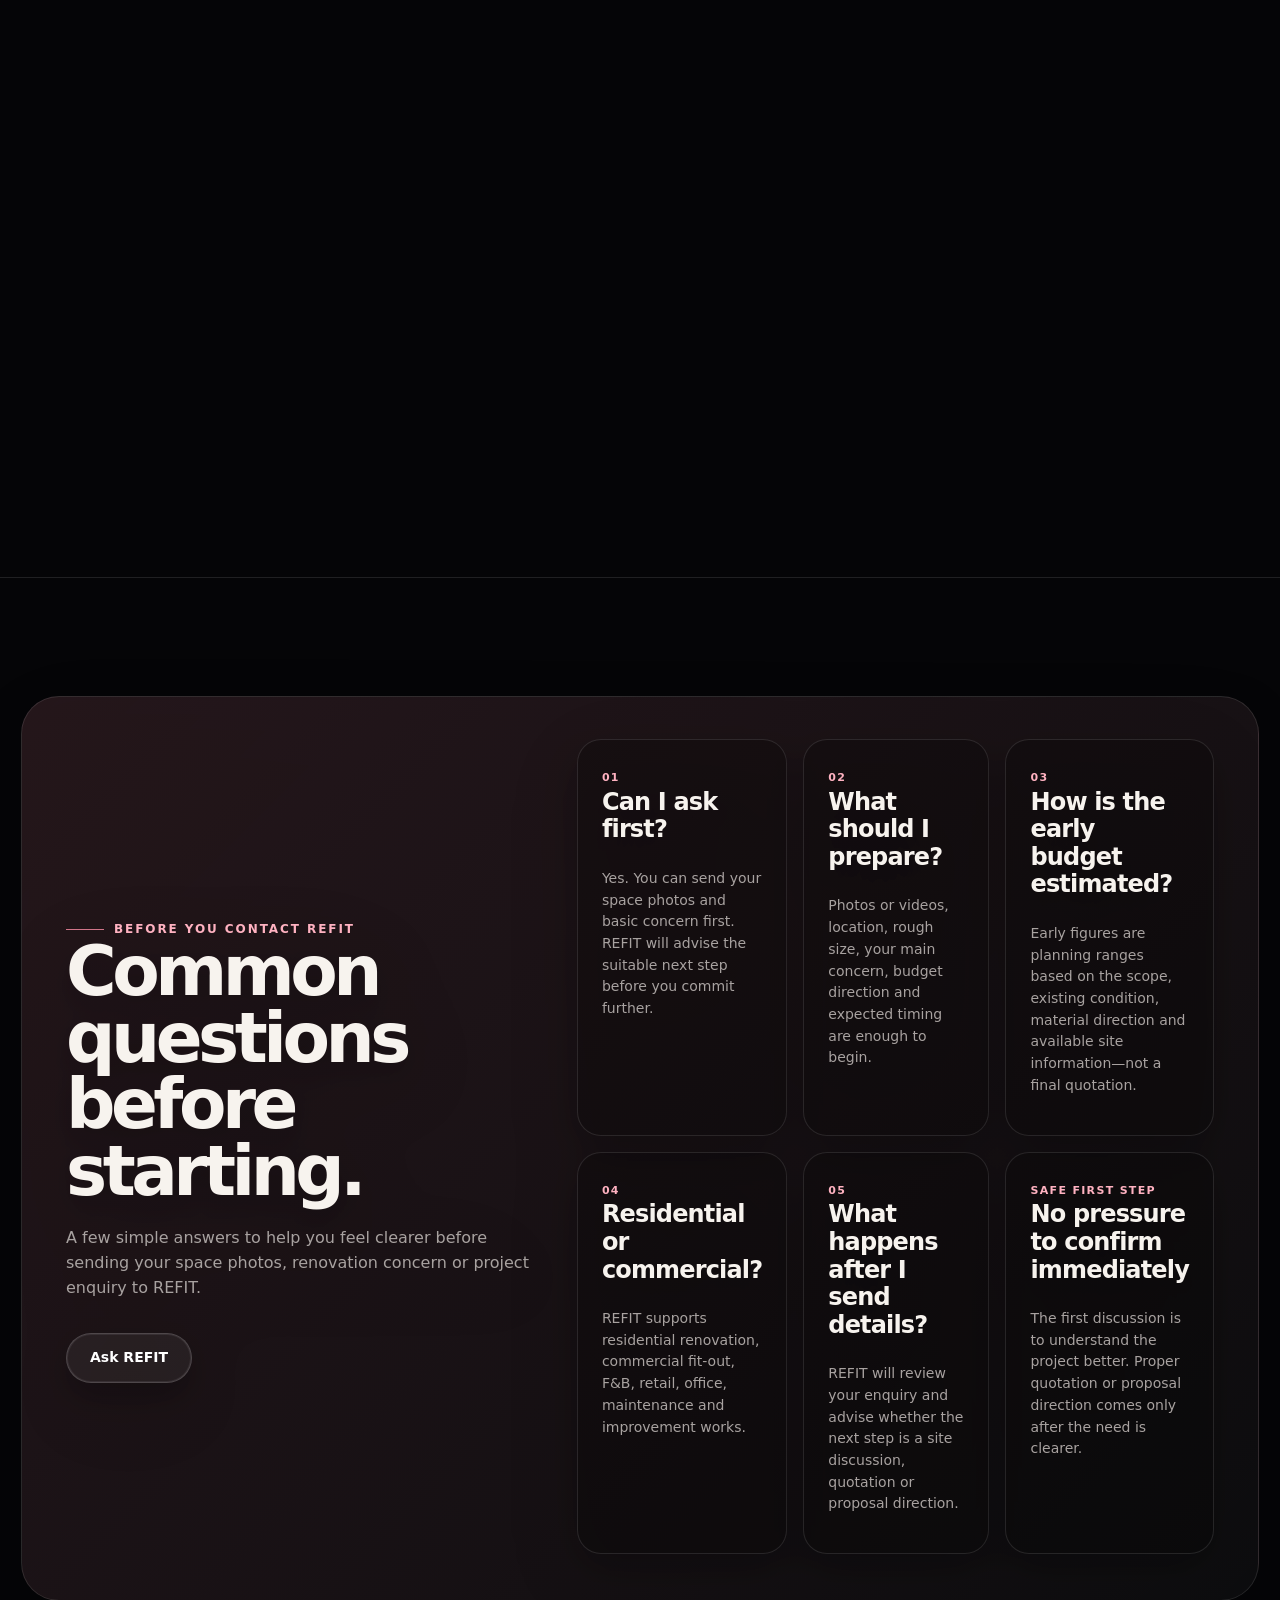
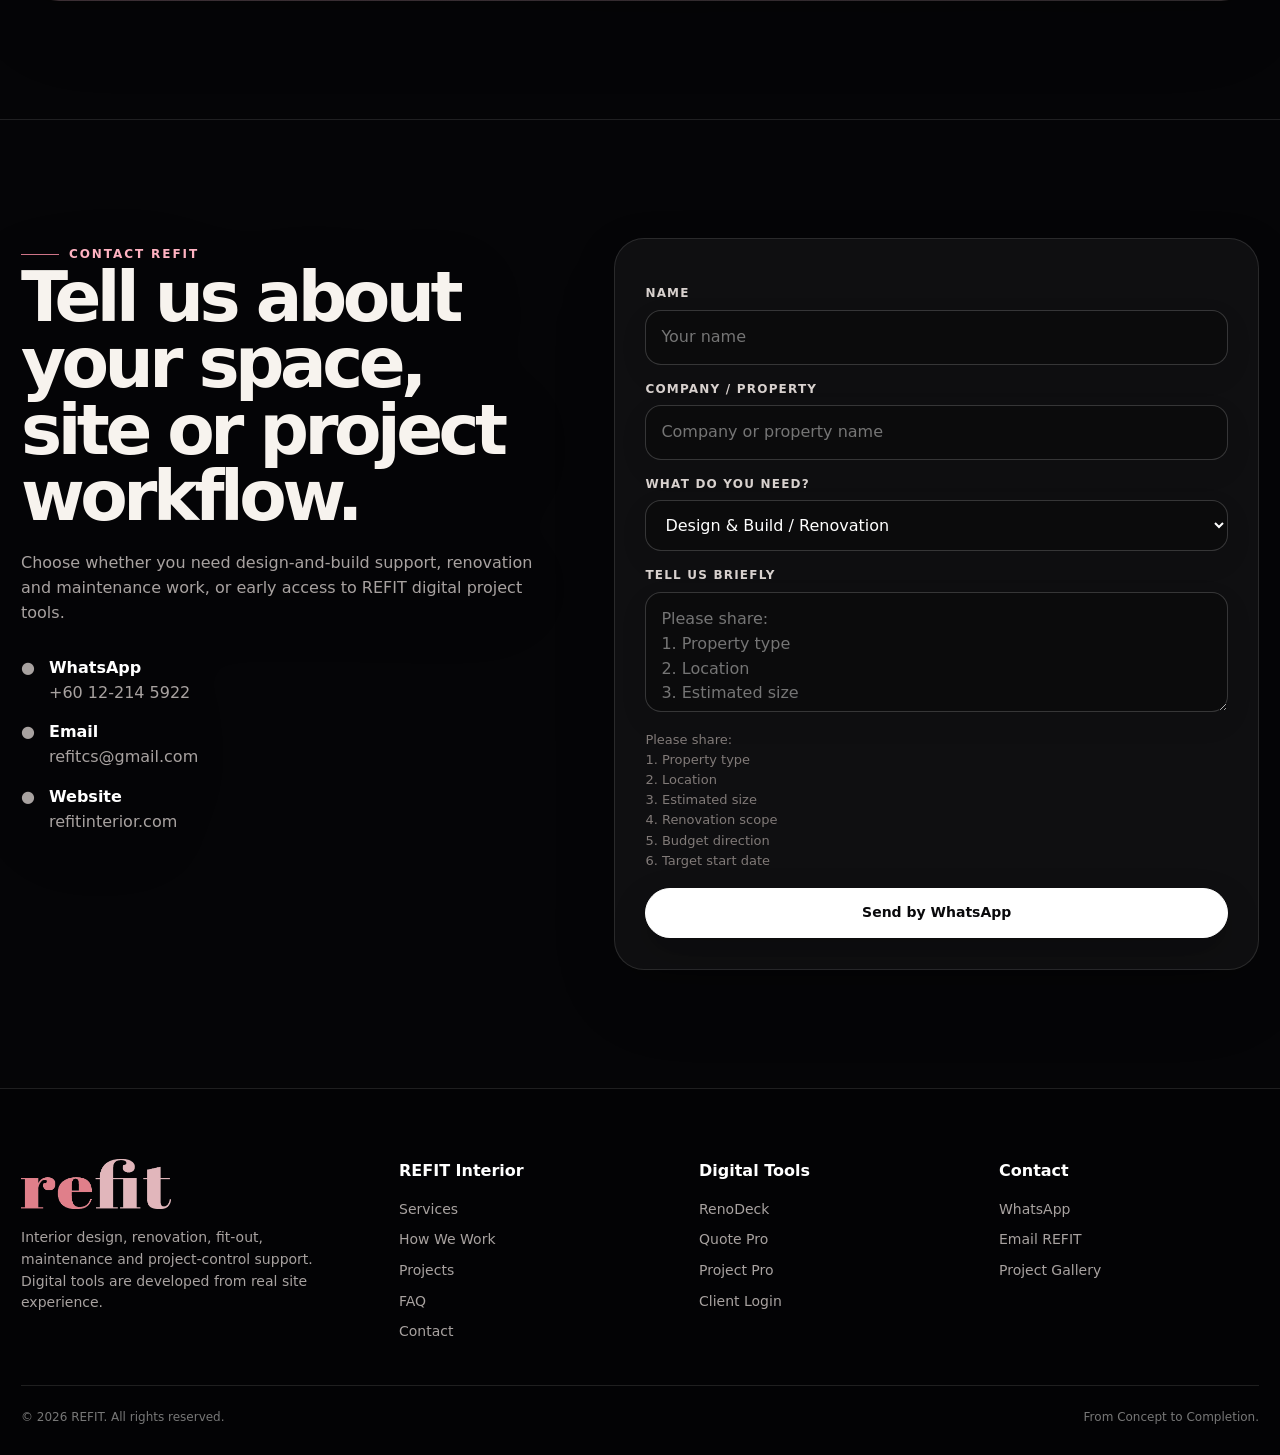
==== commit 263b69cb: "Prevent Iris from repeating retired check message" ====
--- a/index.html
+++ b/index.html
@@ -1785,7 +1785,7 @@
   })();
 </script>
   
-<script src="iris-ai-assistant.js?v=20260731-clean"></script>
+<script src="iris-ai-assistant.js?v=20260731-memory"></script>
 <script>
   
   const footerLogo=document.querySelector('.footer-logo');
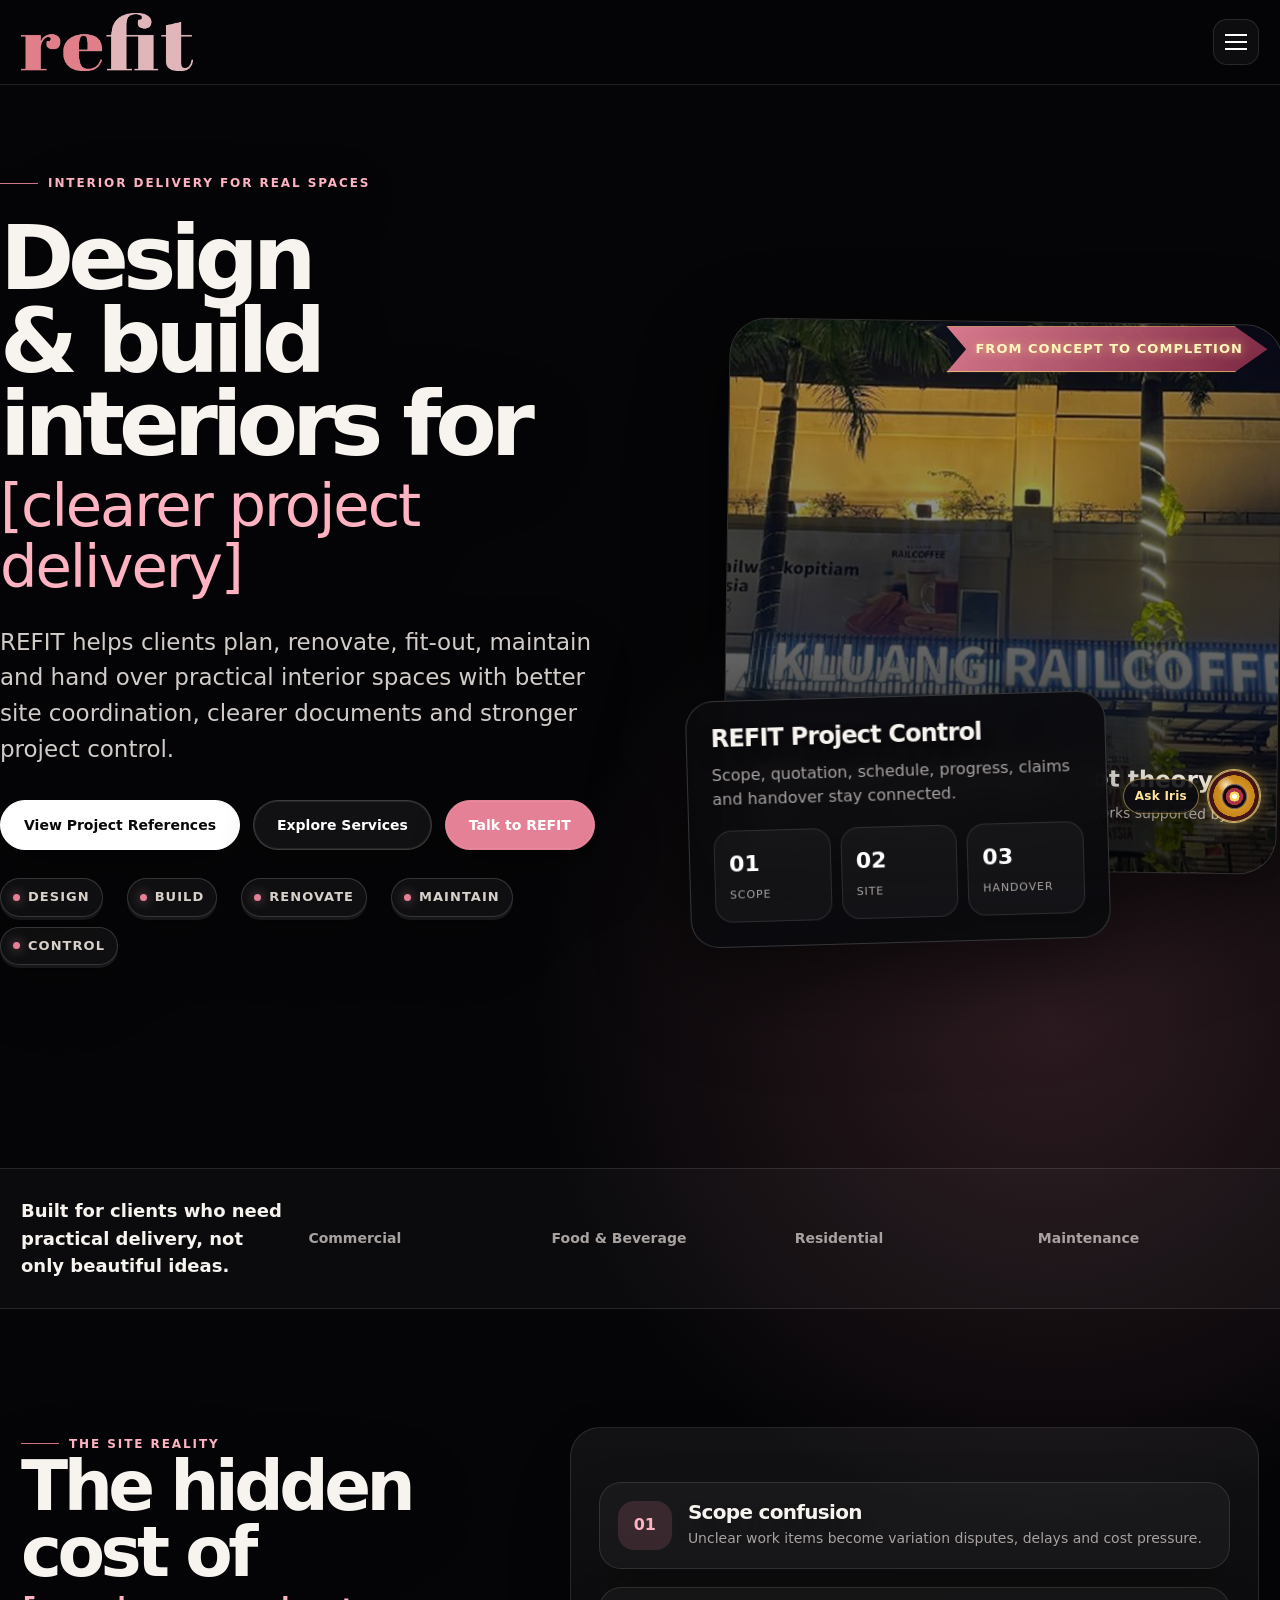
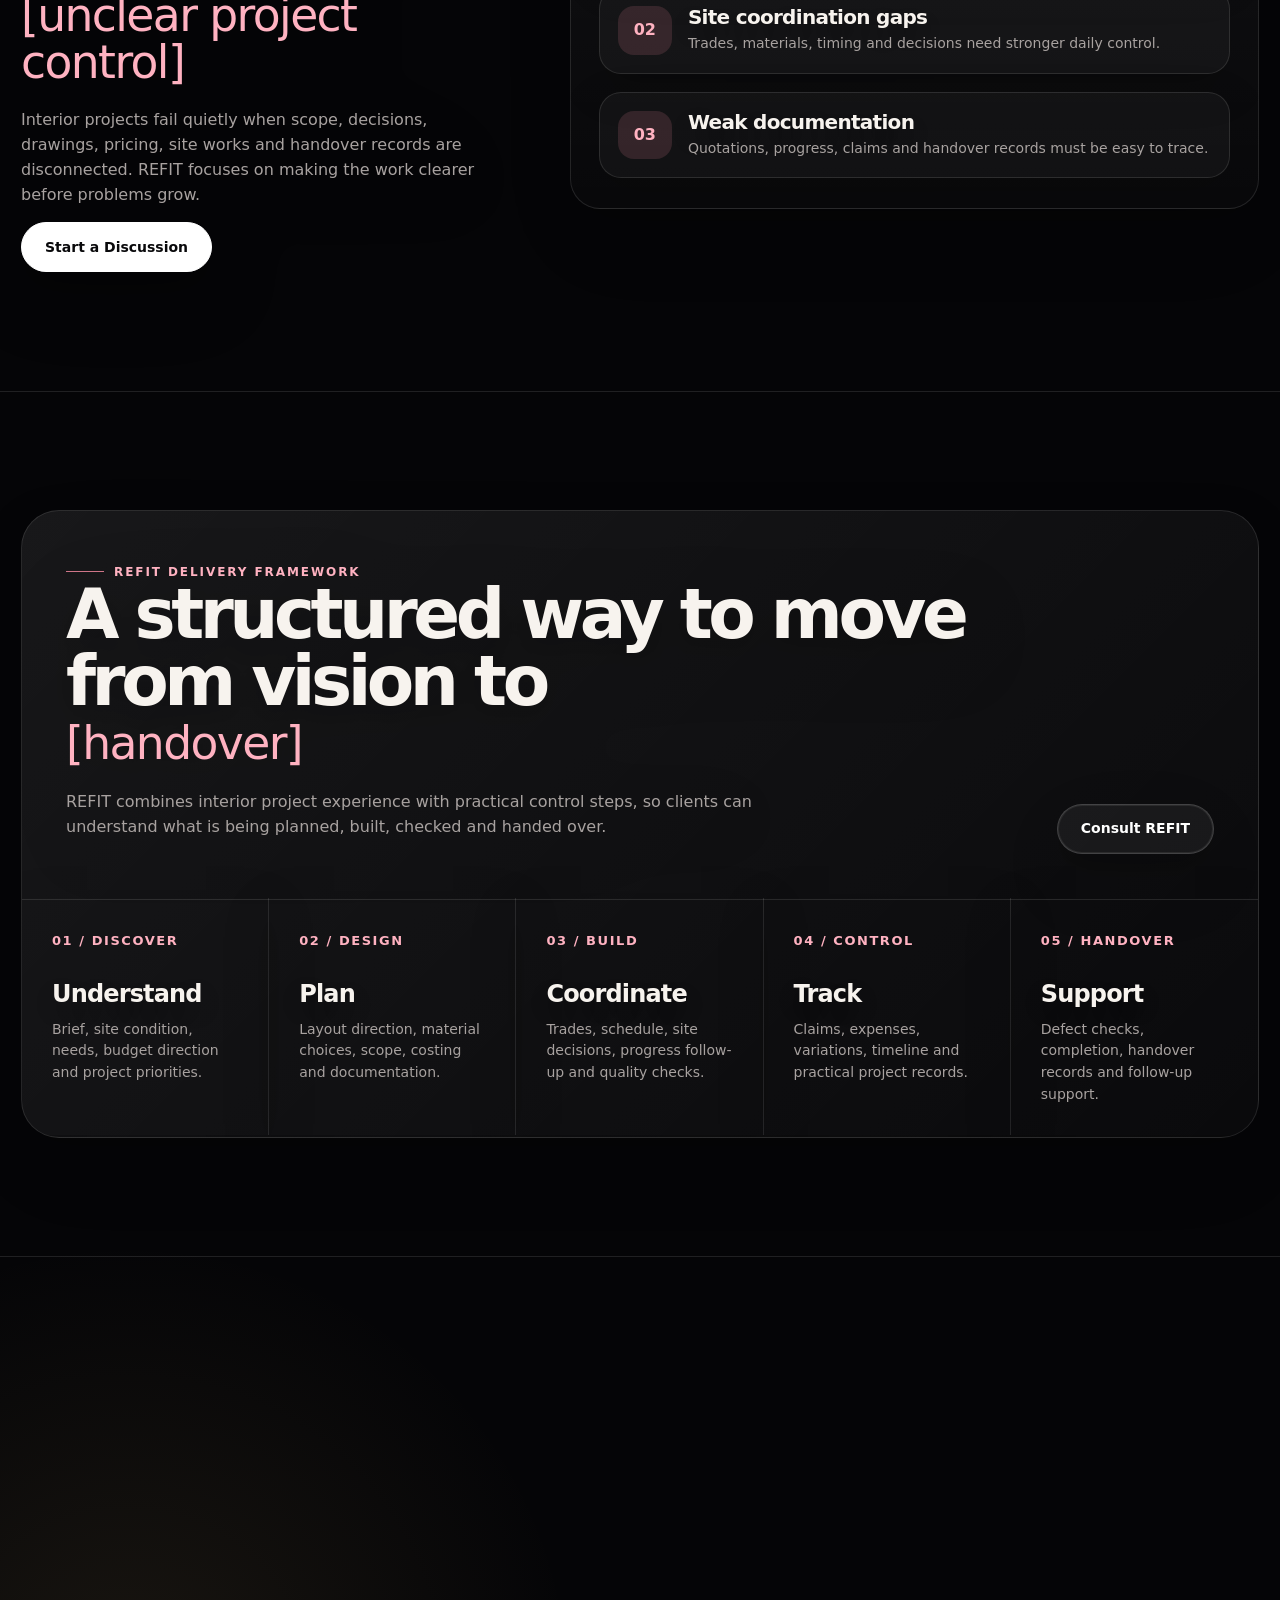
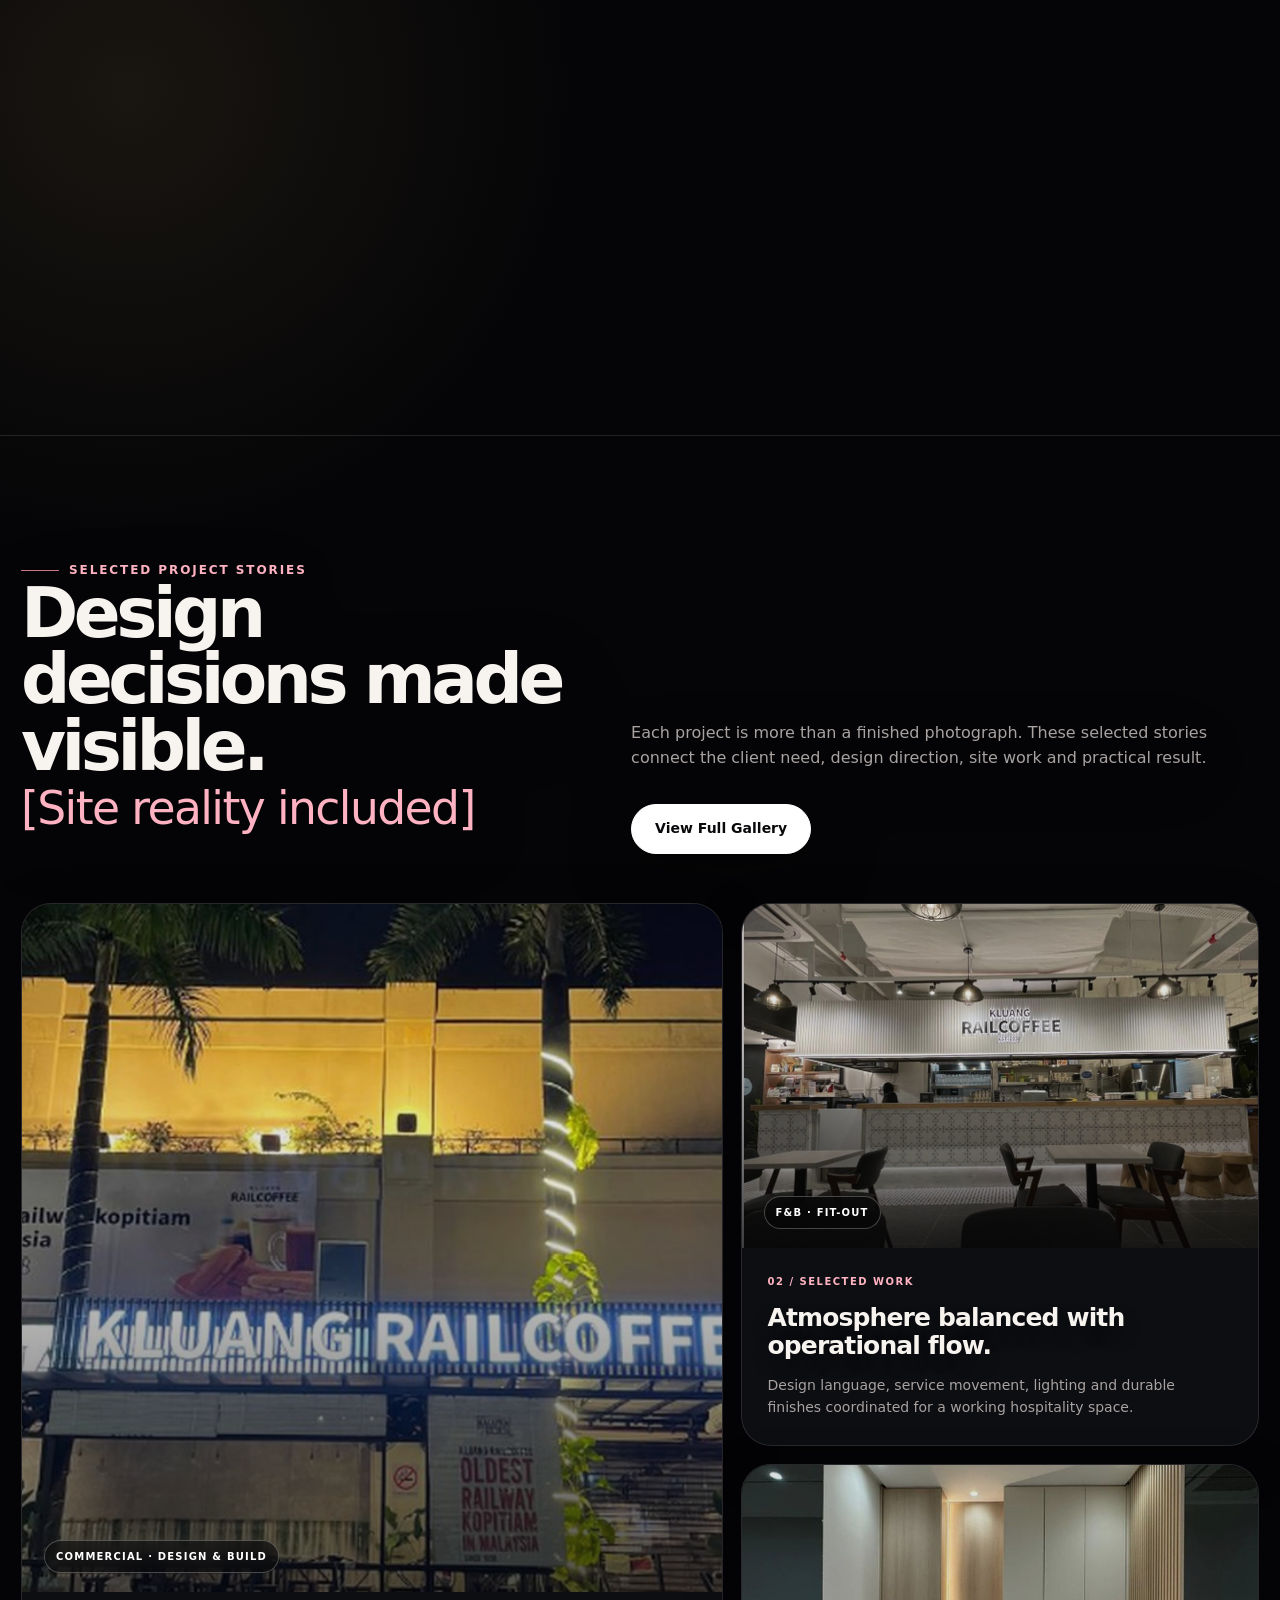
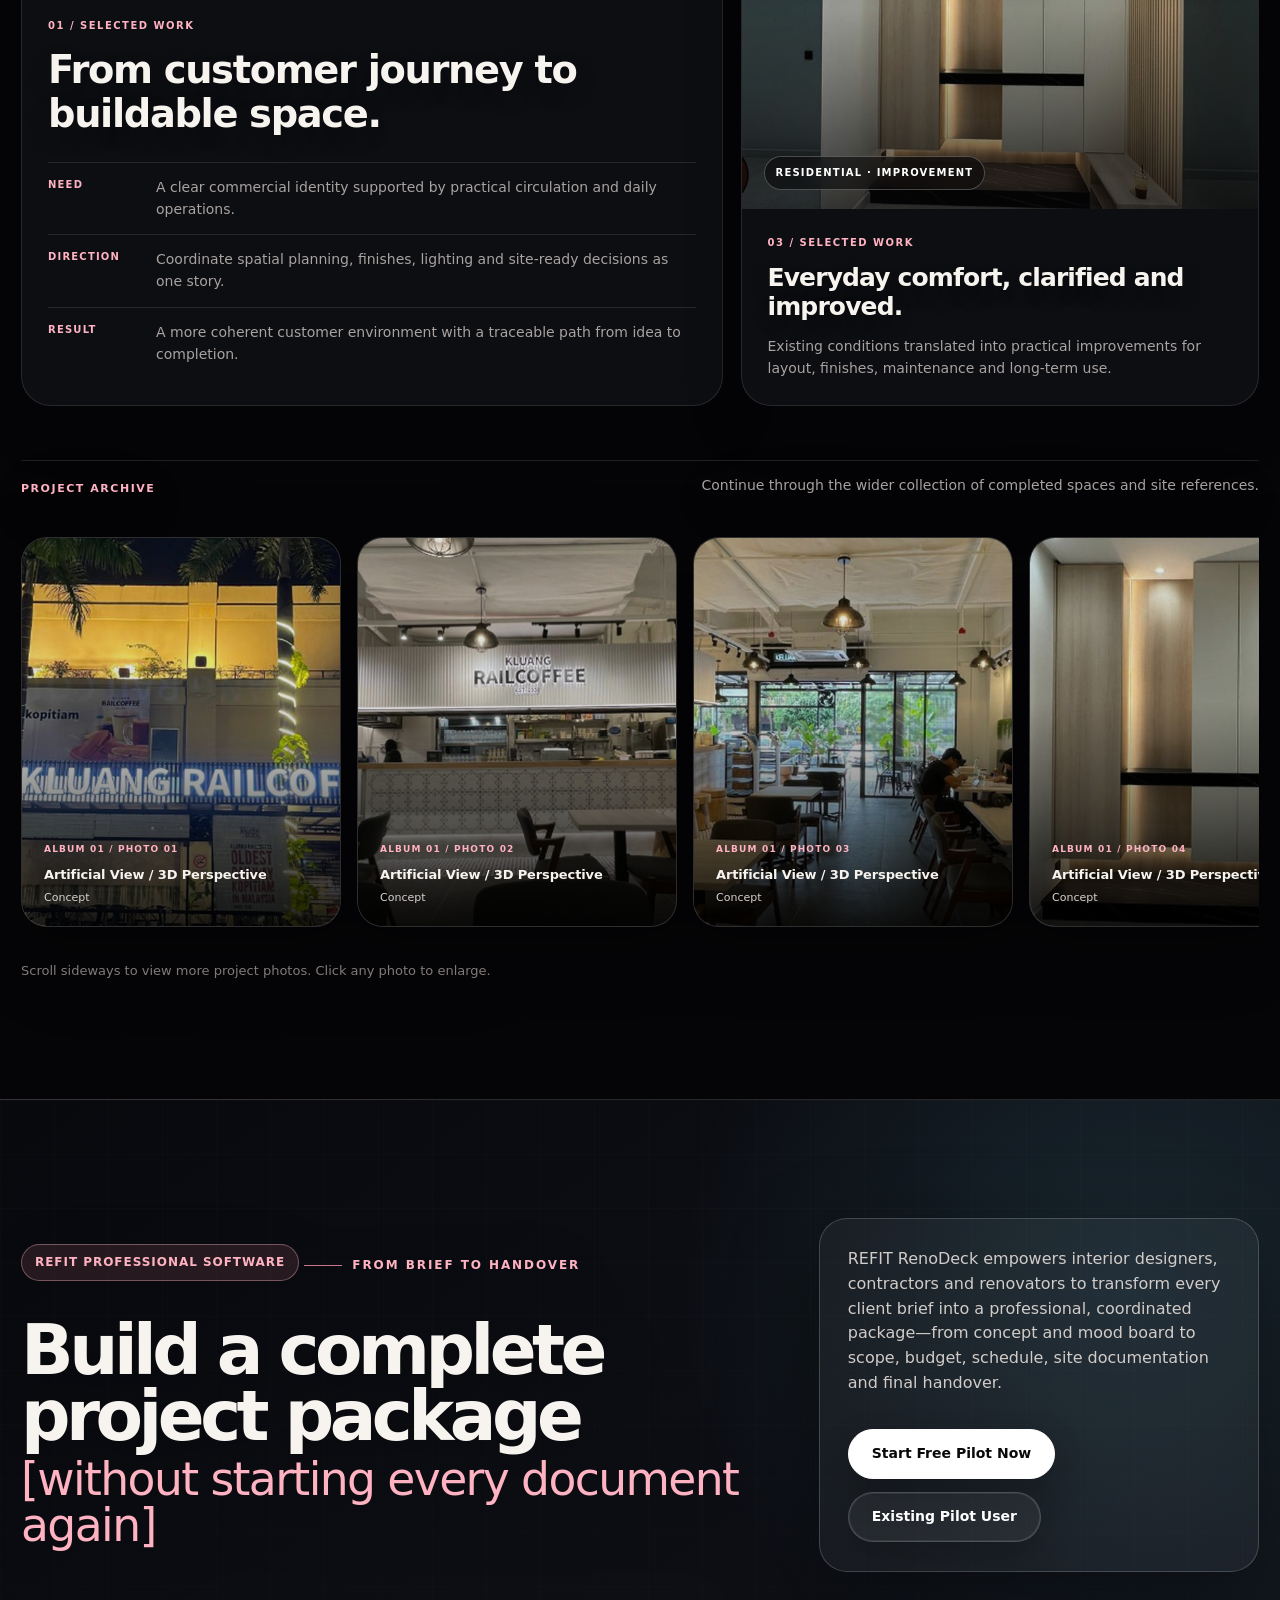
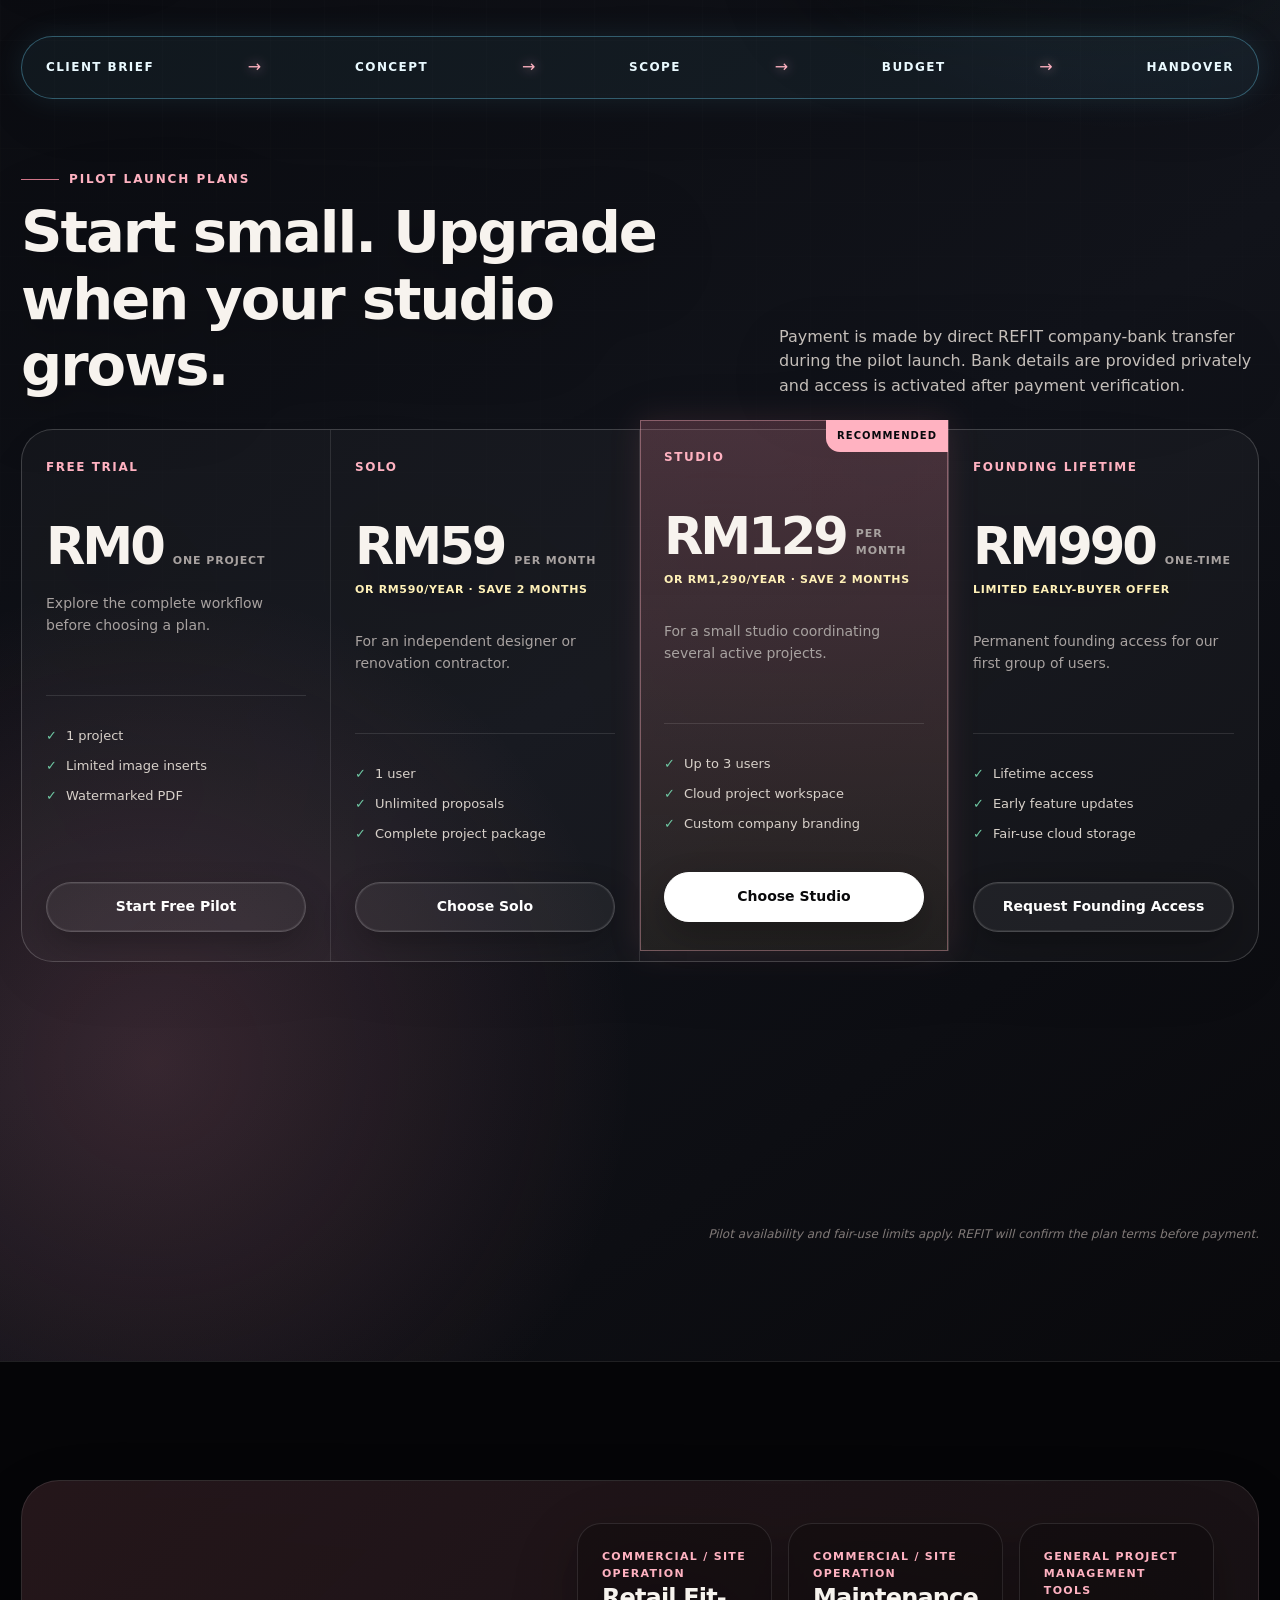
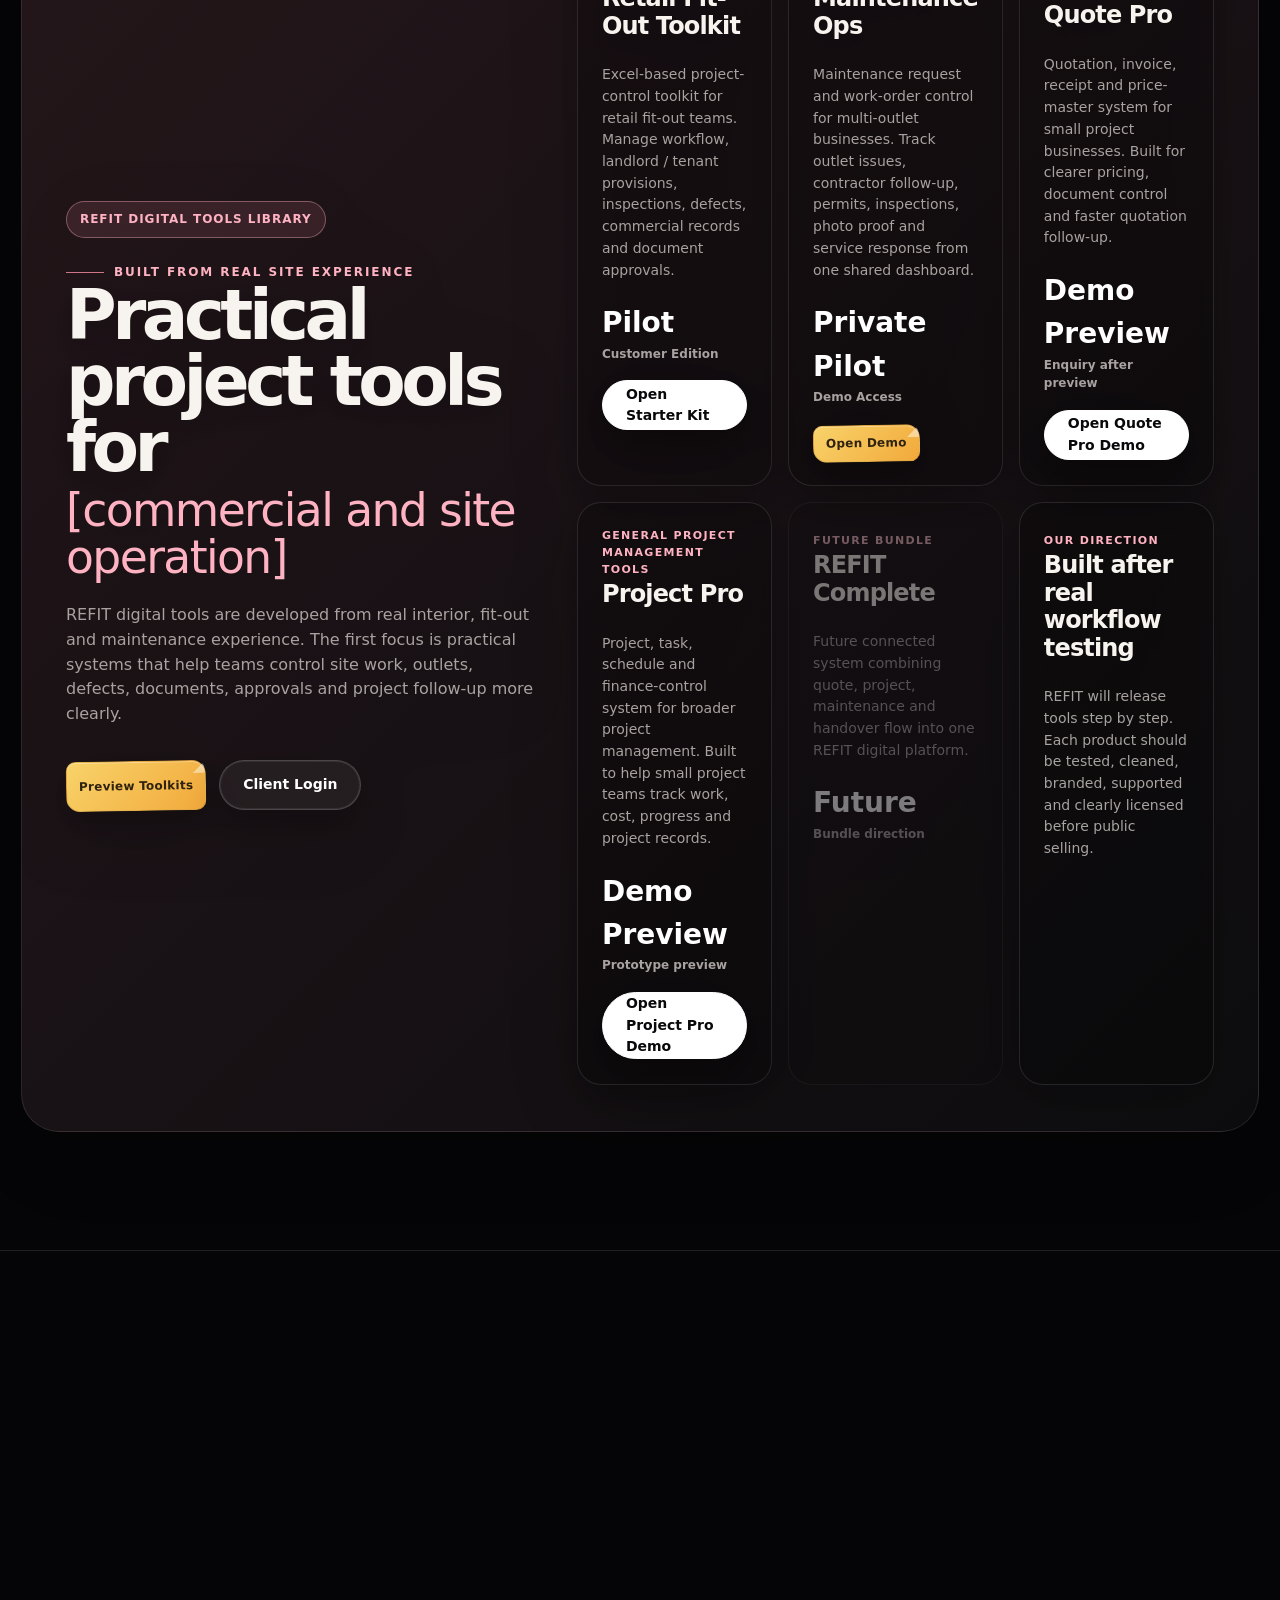
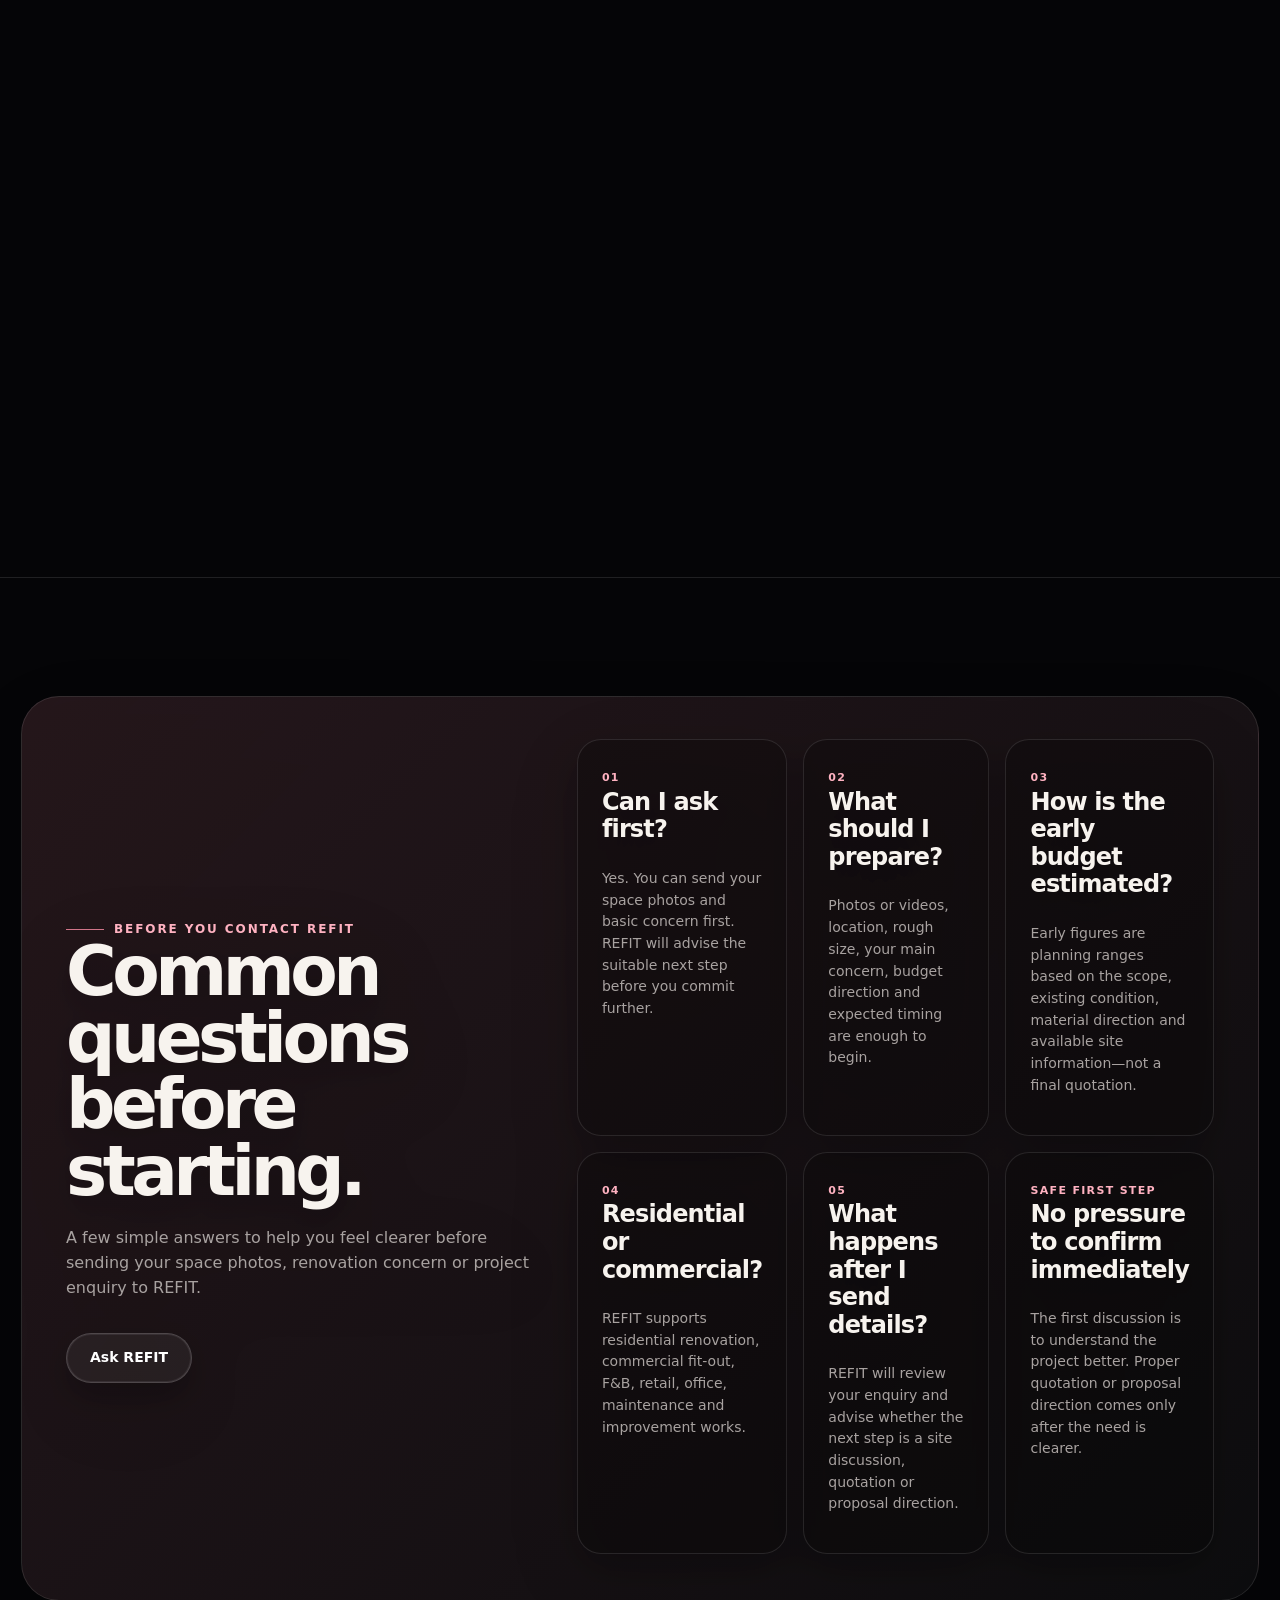
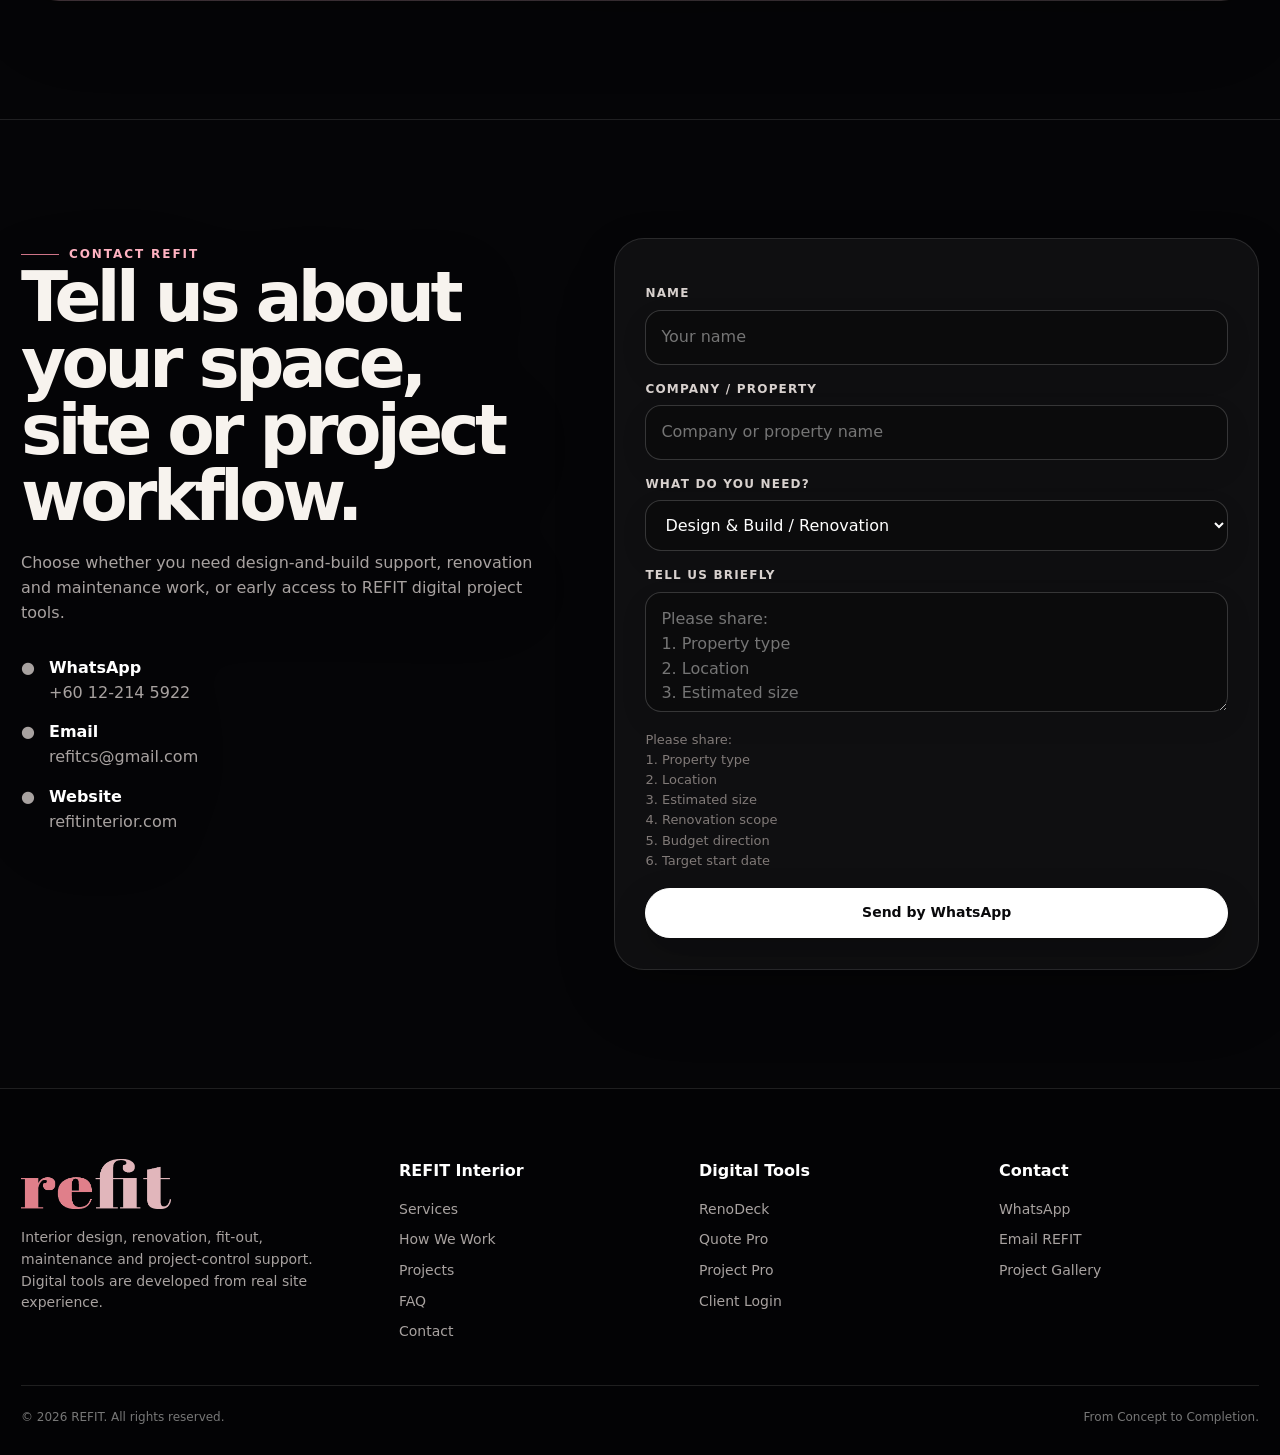
==== commit 1d3cd80e: "Add square-foot budget calculator to Iris" ====
--- a/index.html
+++ b/index.html
@@ -1785,7 +1785,7 @@
   })();
 </script>
   
-<script src="iris-ai-assistant.js?v=20260731-memory"></script>
+<script src="iris-ai-assistant.js?v=20260731-budget-calculator"></script>
 <script>
   
   const footerLogo=document.querySelector('.footer-logo');
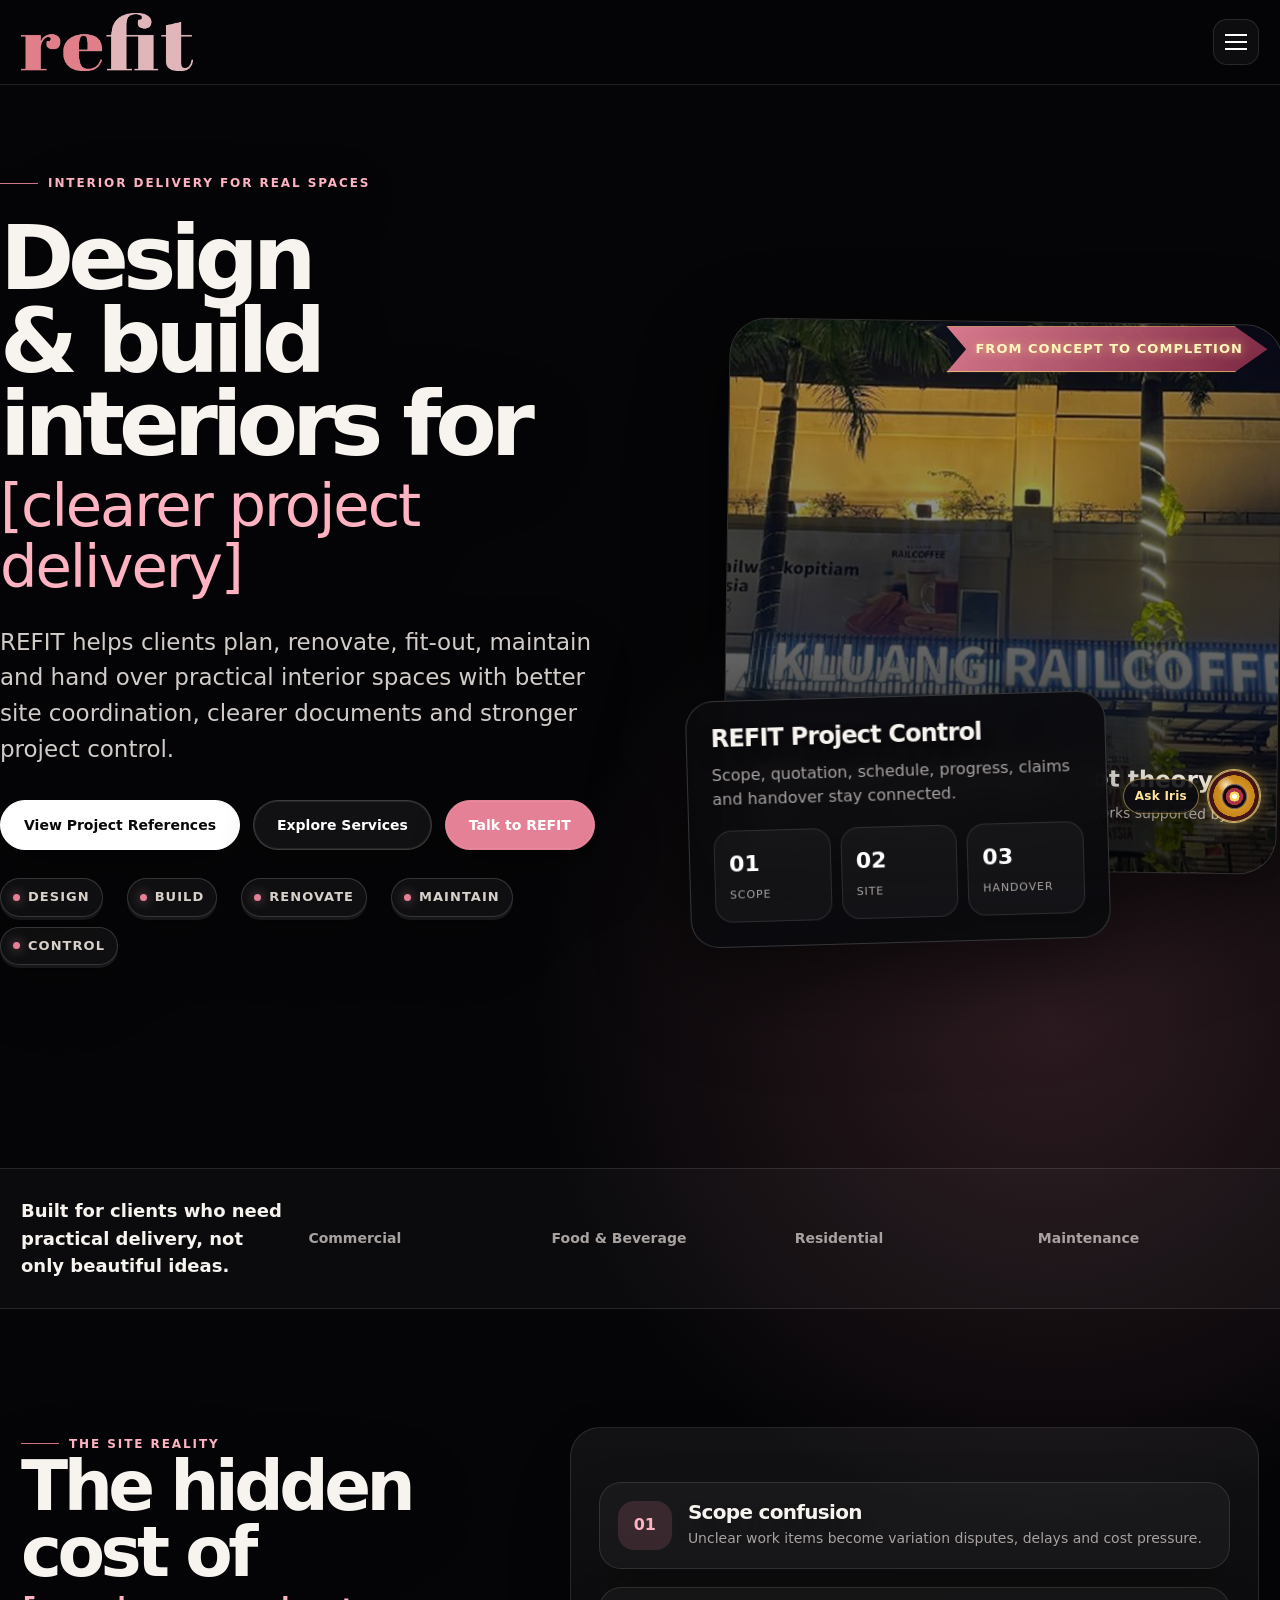
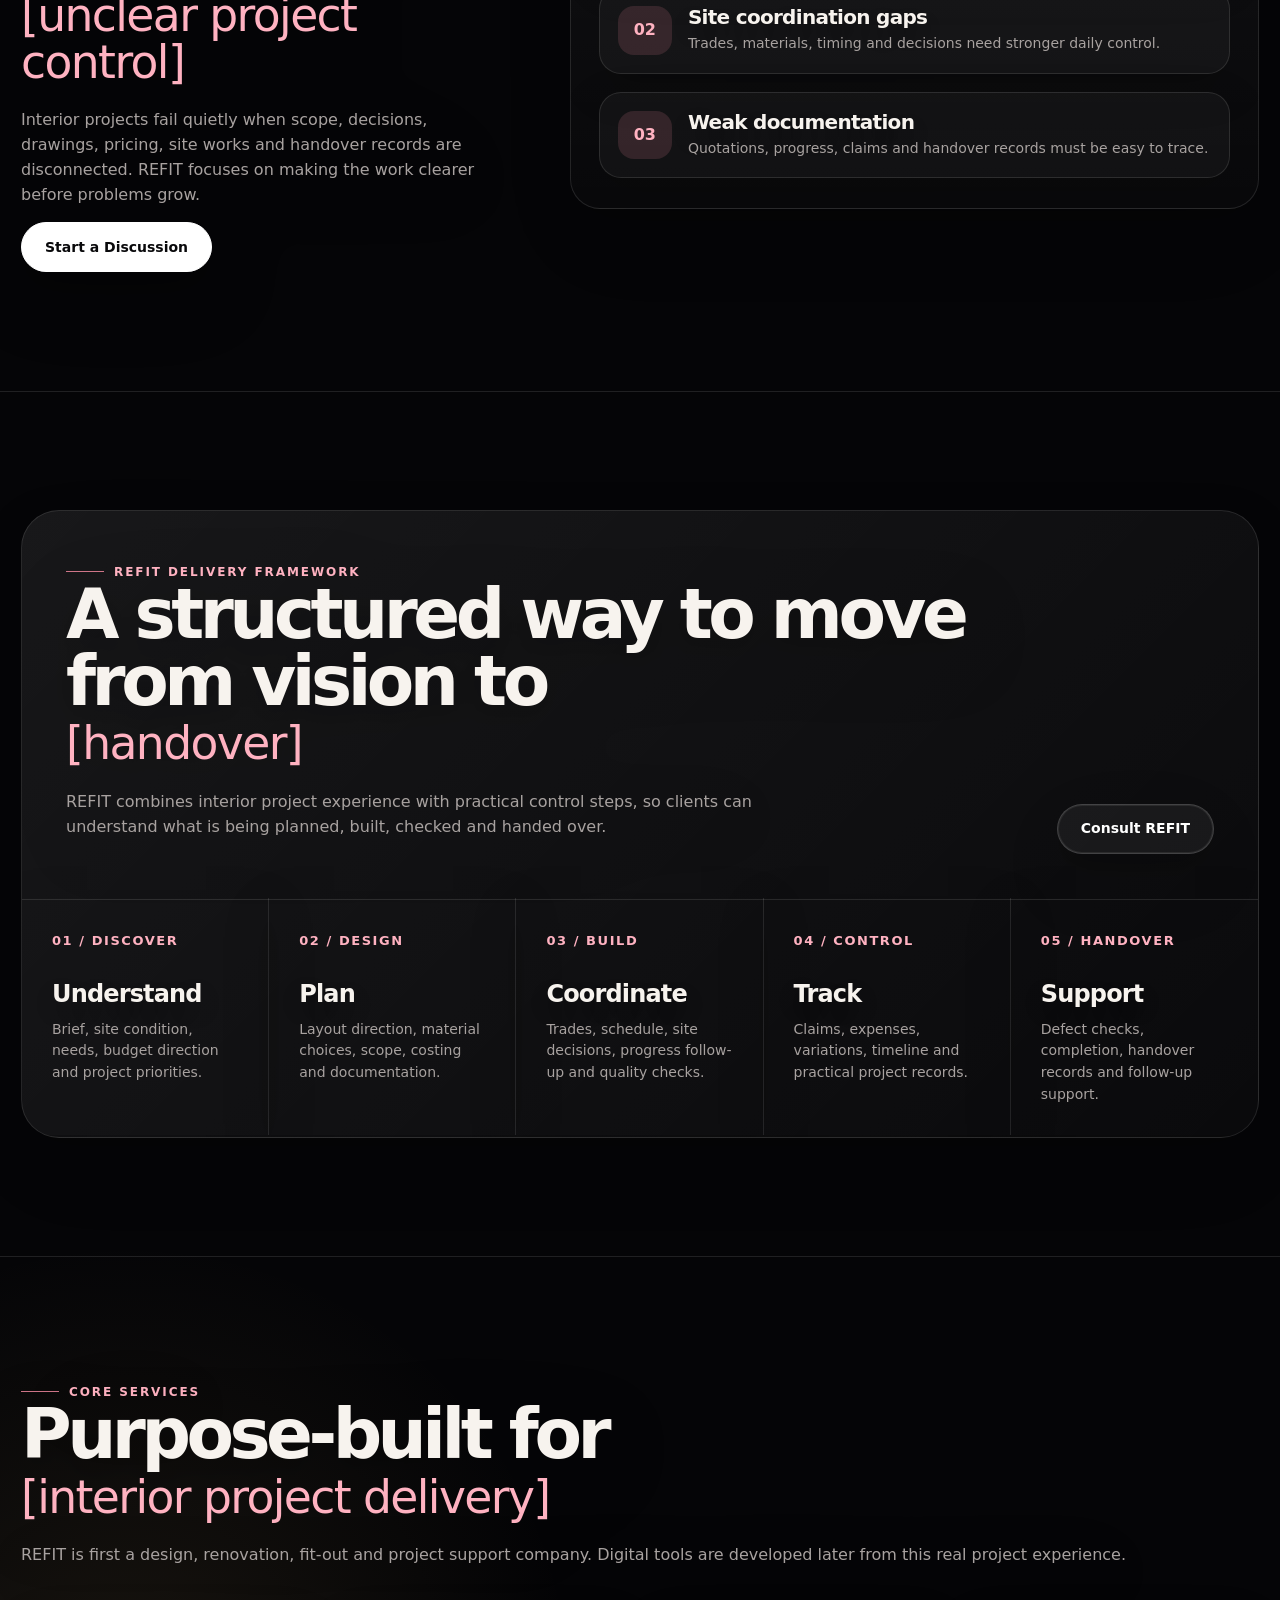
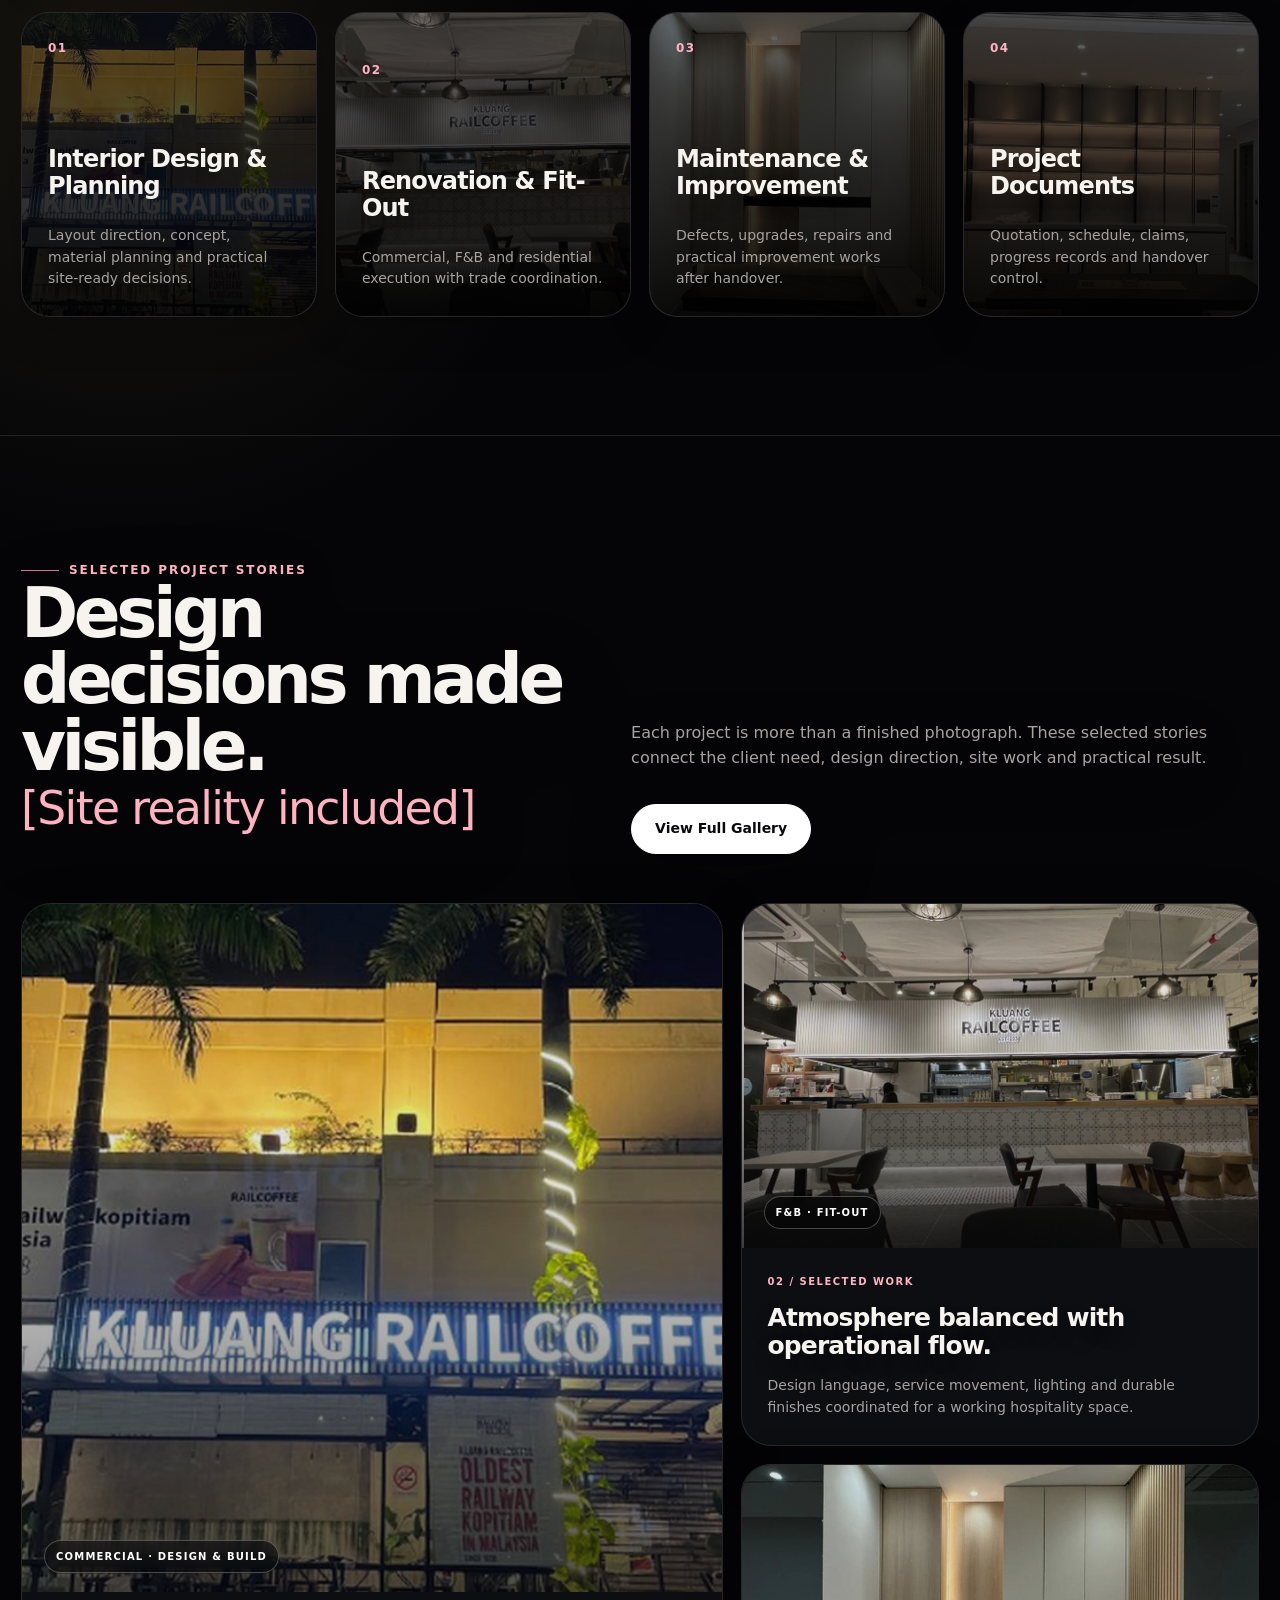
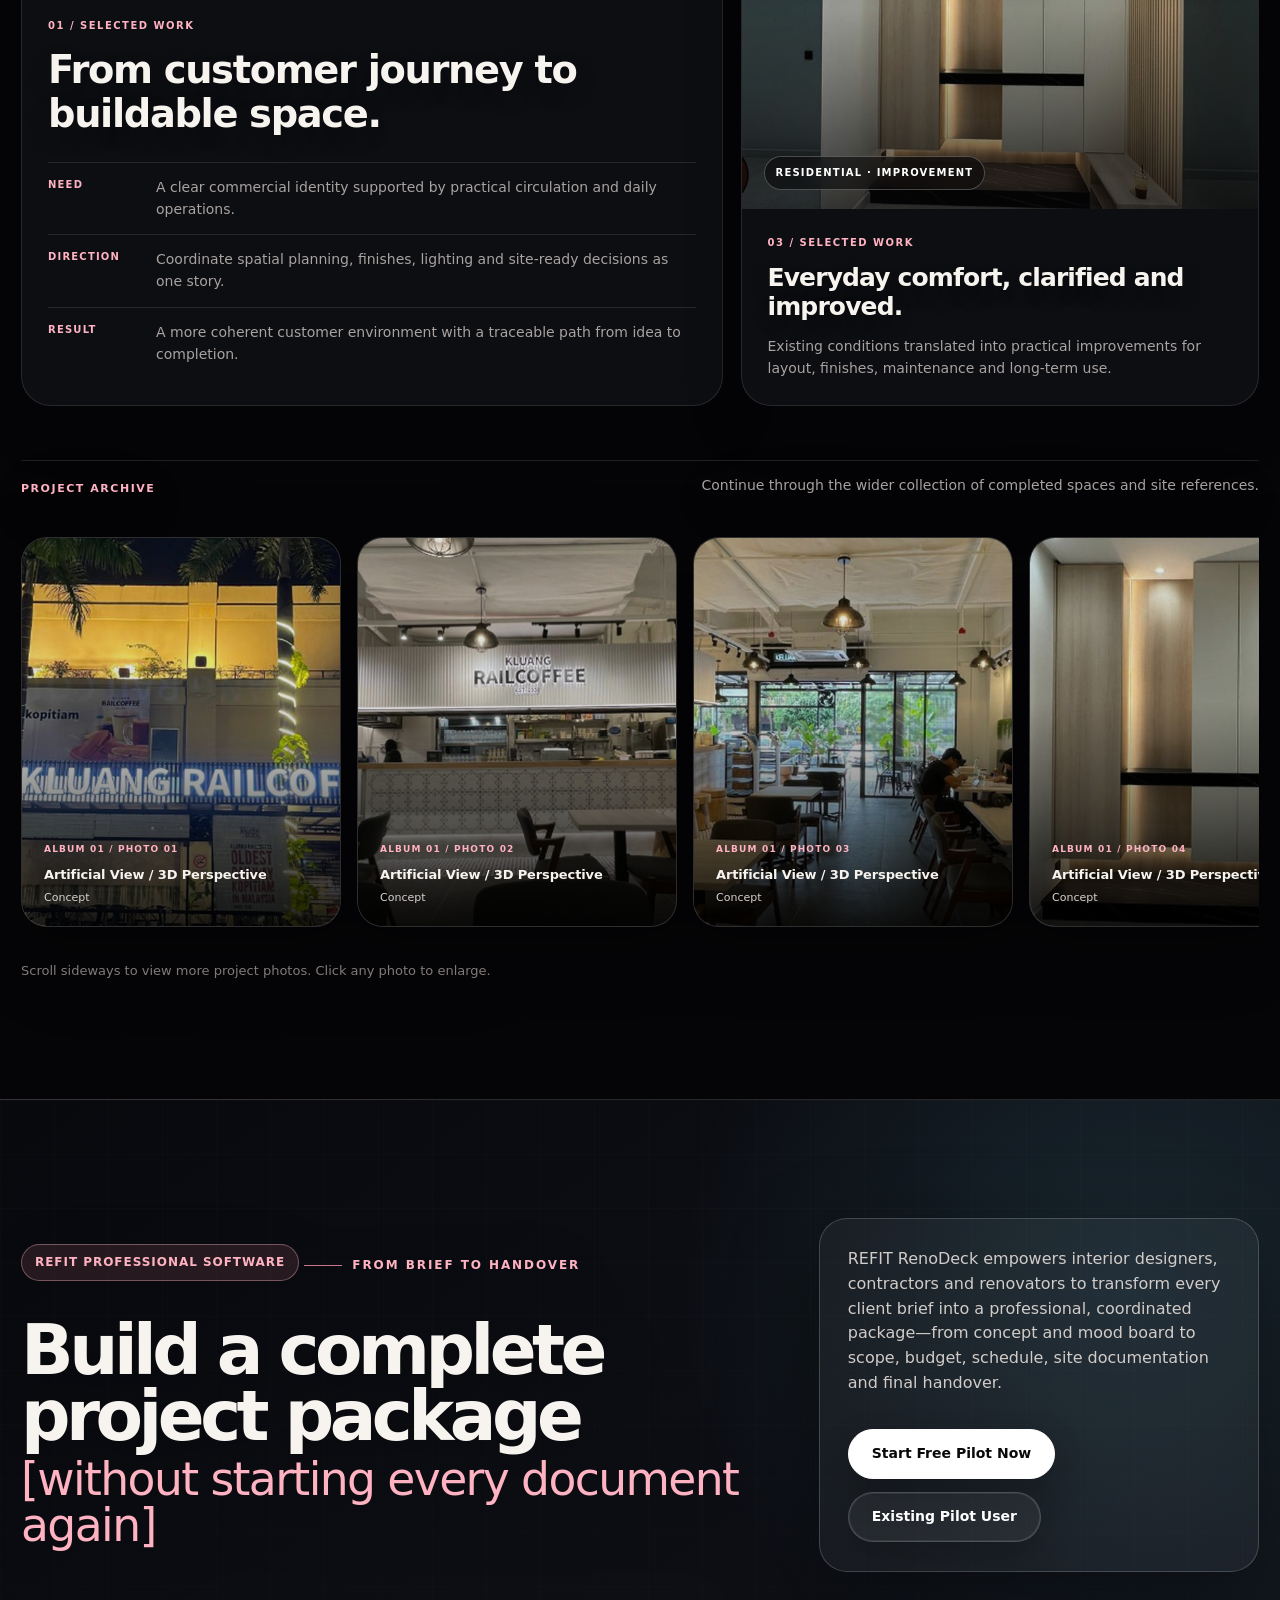
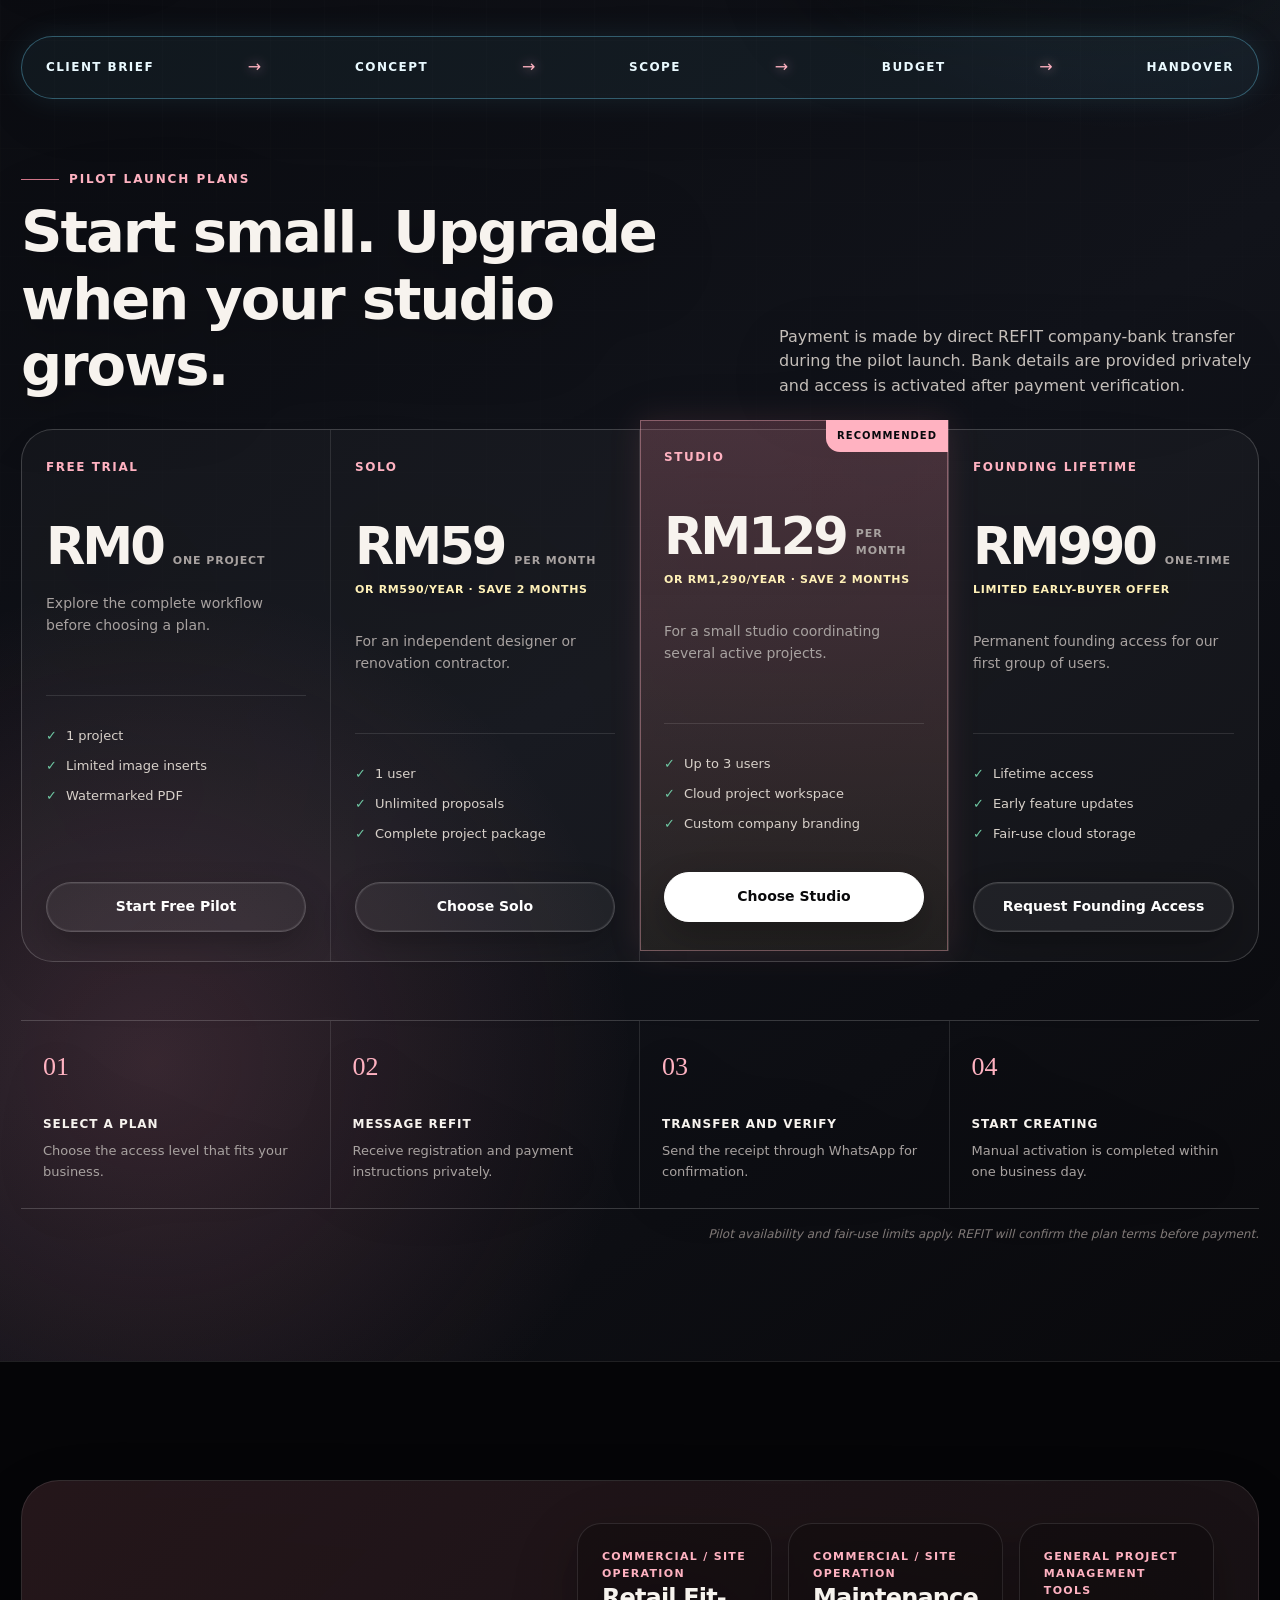
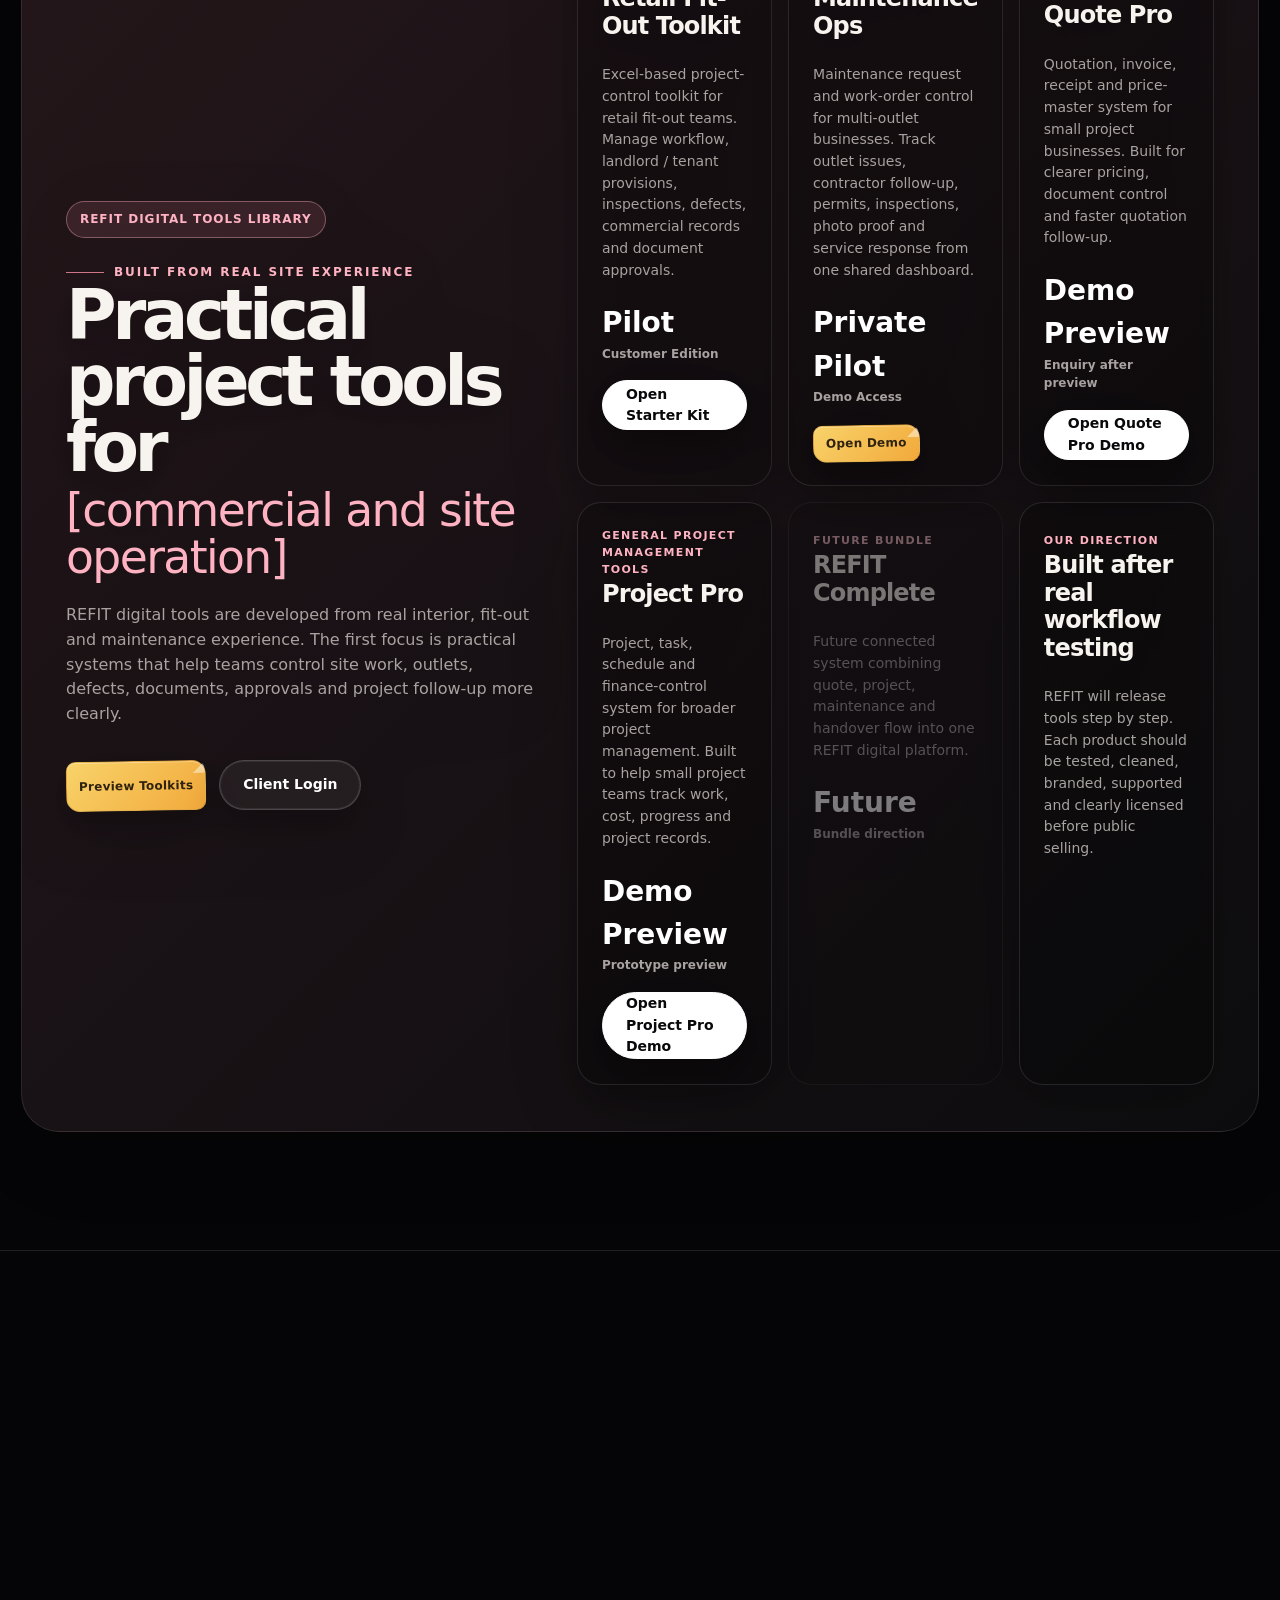
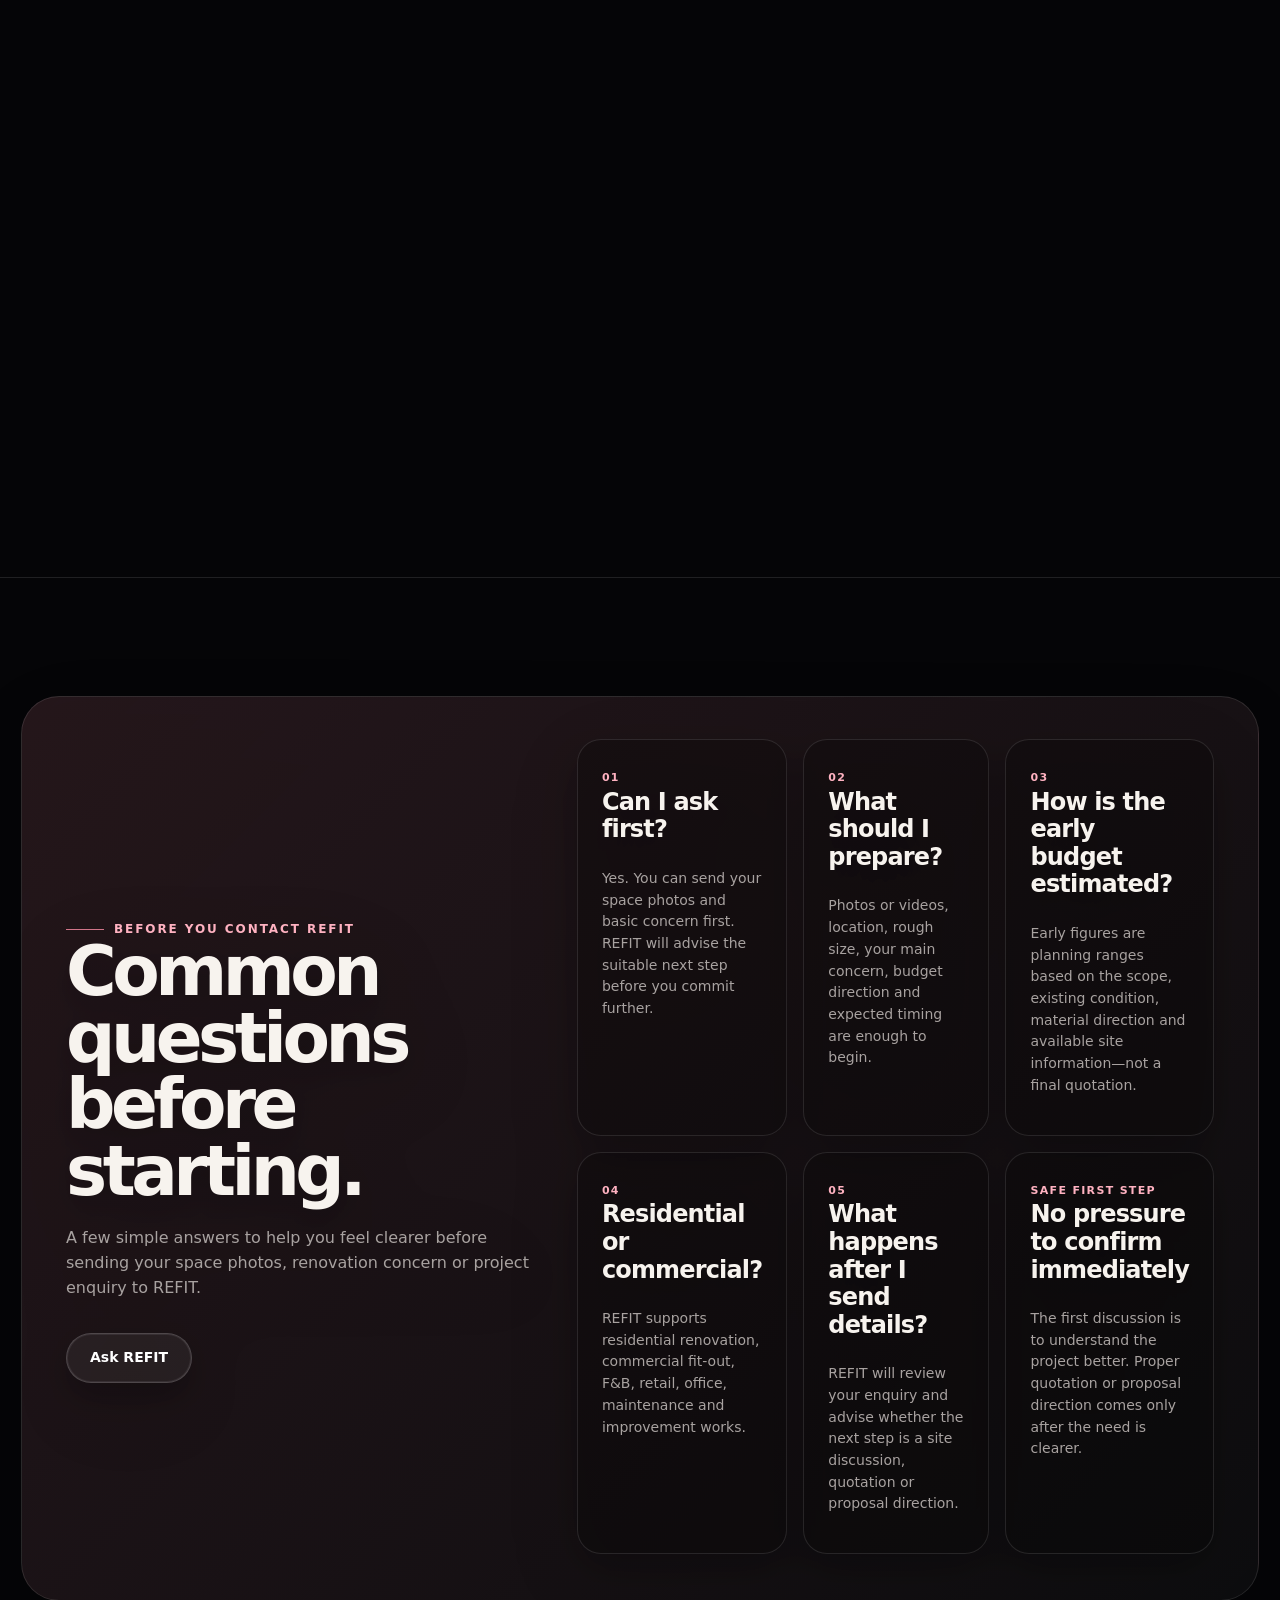
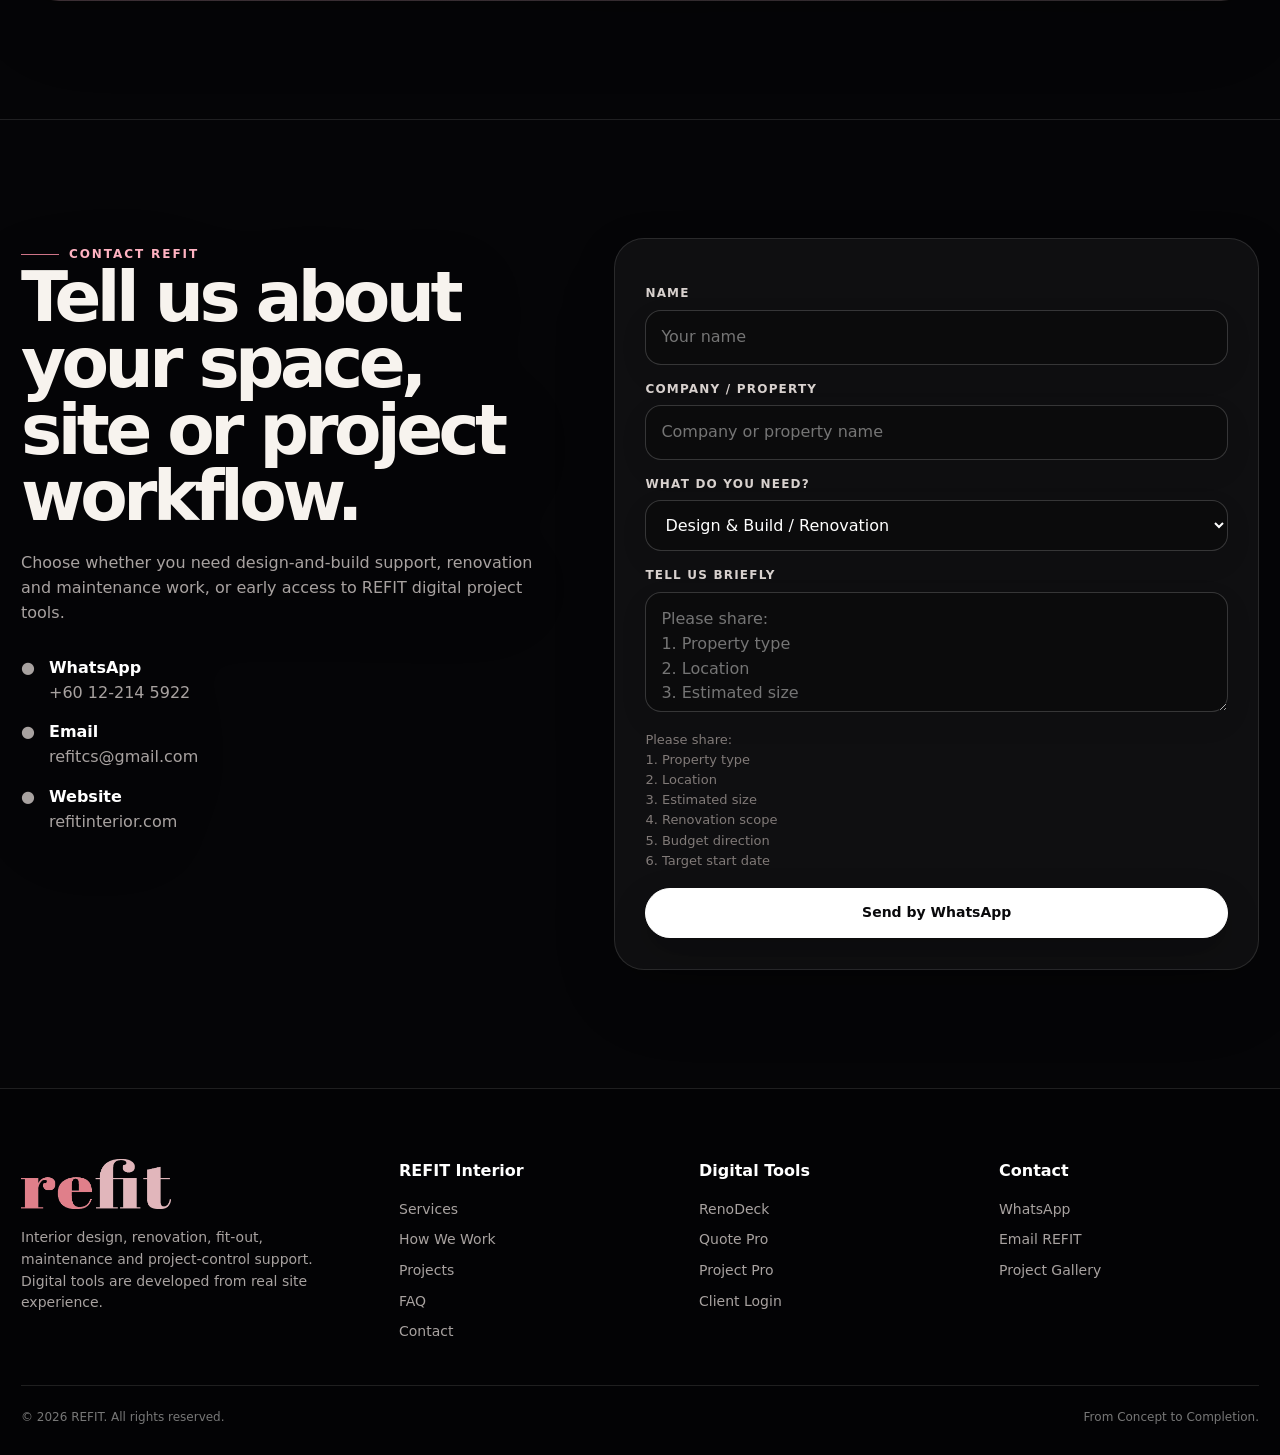
==== commit 73a1cd19: "Update REFIT home-screen and browser icons" ====
--- a/index.html
+++ b/index.html
@@ -20,7 +20,13 @@
   <meta name="twitter:title" content="REFIT Interior & RenoDeck">
   <meta name="twitter:description" content="Design and build interiors with clearer project delivery—from concept to completion.">
   <meta name="twitter:image" content="https://refitinterior.com/assets/refit-social-card.png">
-  <link rel="icon" type="image/png" href="assets/favicon.png">
+  <meta name="application-name" content="REFIT">
+  <meta name="apple-mobile-web-app-title" content="REFIT">
+  <link rel="icon" type="image/png" sizes="32x32" href="/favicon-32x32.png?v=20260731">
+  <link rel="icon" type="image/png" sizes="16x16" href="/favicon-16x16.png?v=20260731">
+  <link rel="shortcut icon" href="/favicon.ico?v=20260731">
+  <link rel="apple-touch-icon" sizes="180x180" href="/apple-touch-icon.png?v=20260731">
+  <link rel="manifest" href="/site.webmanifest?v=20260731">
   <link rel="stylesheet" href="style.css">
 <link rel="stylesheet" href="refit-floating-ui.css">
 
